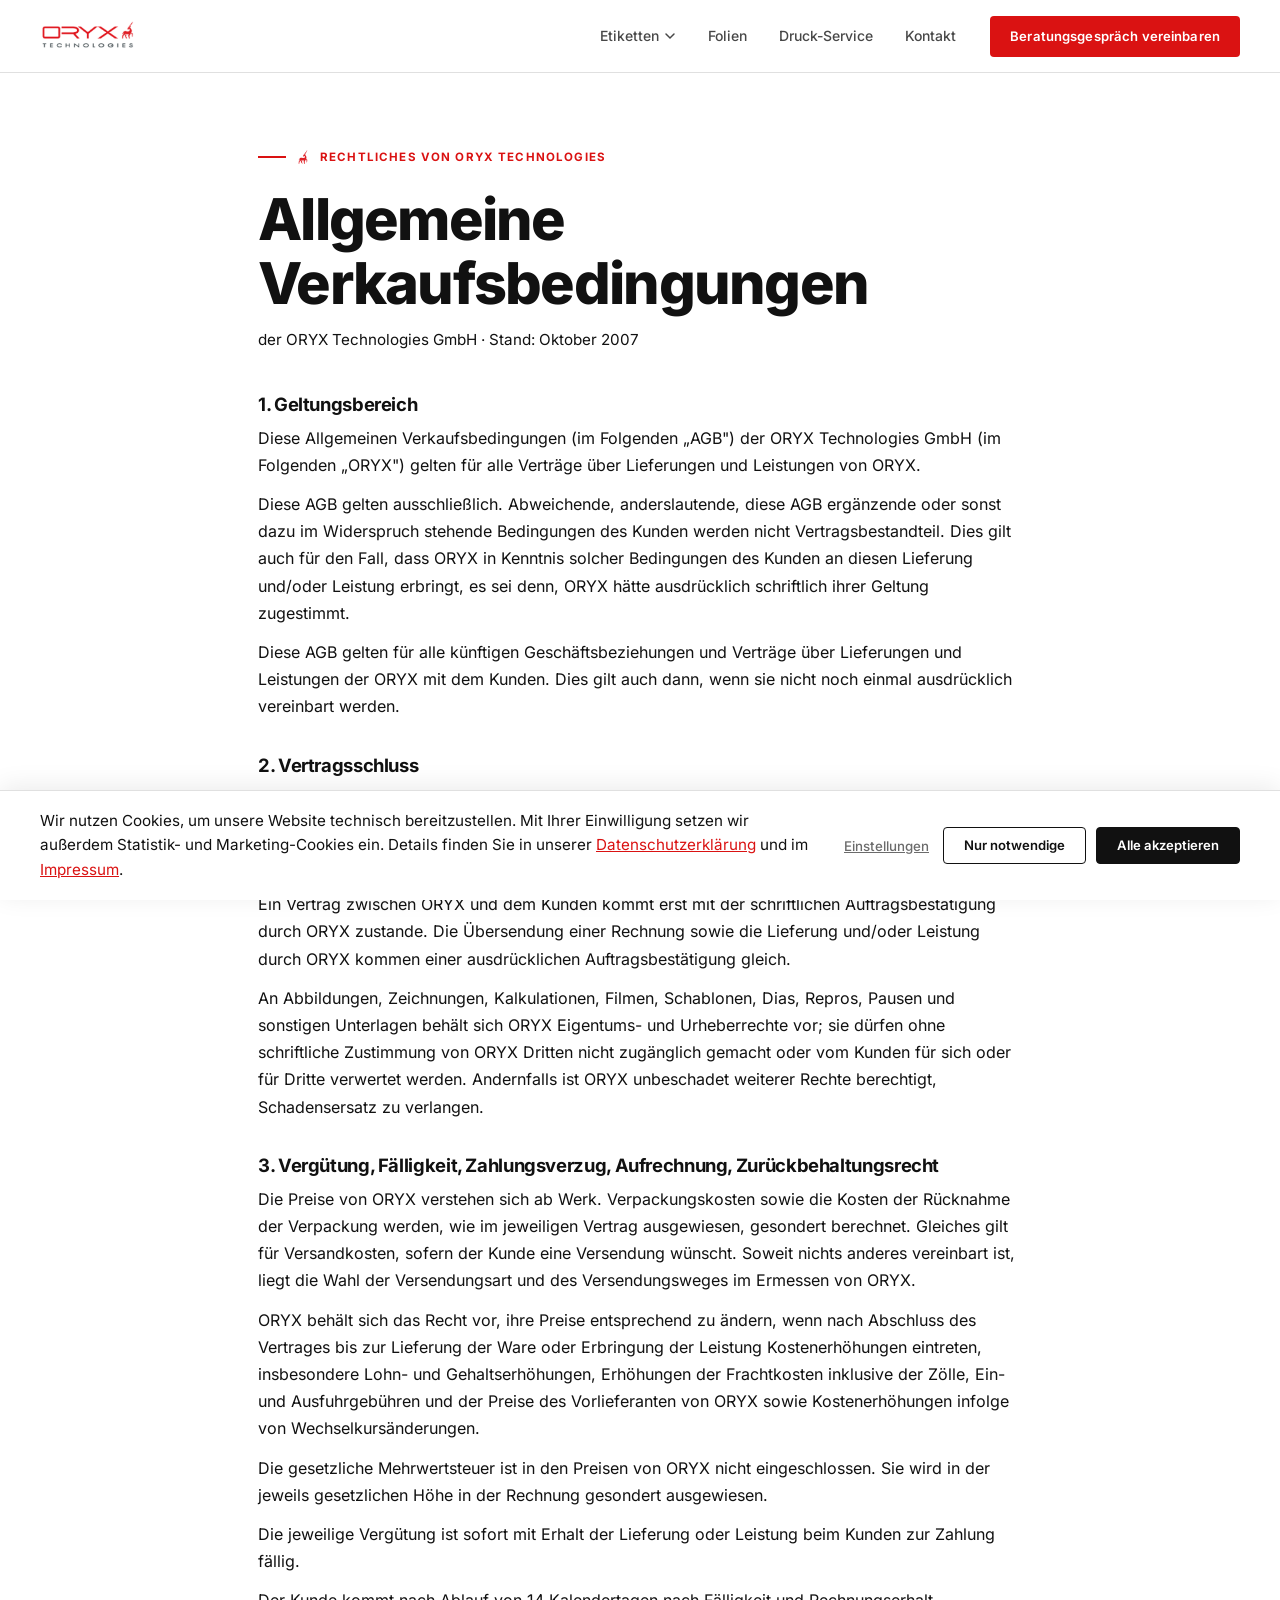
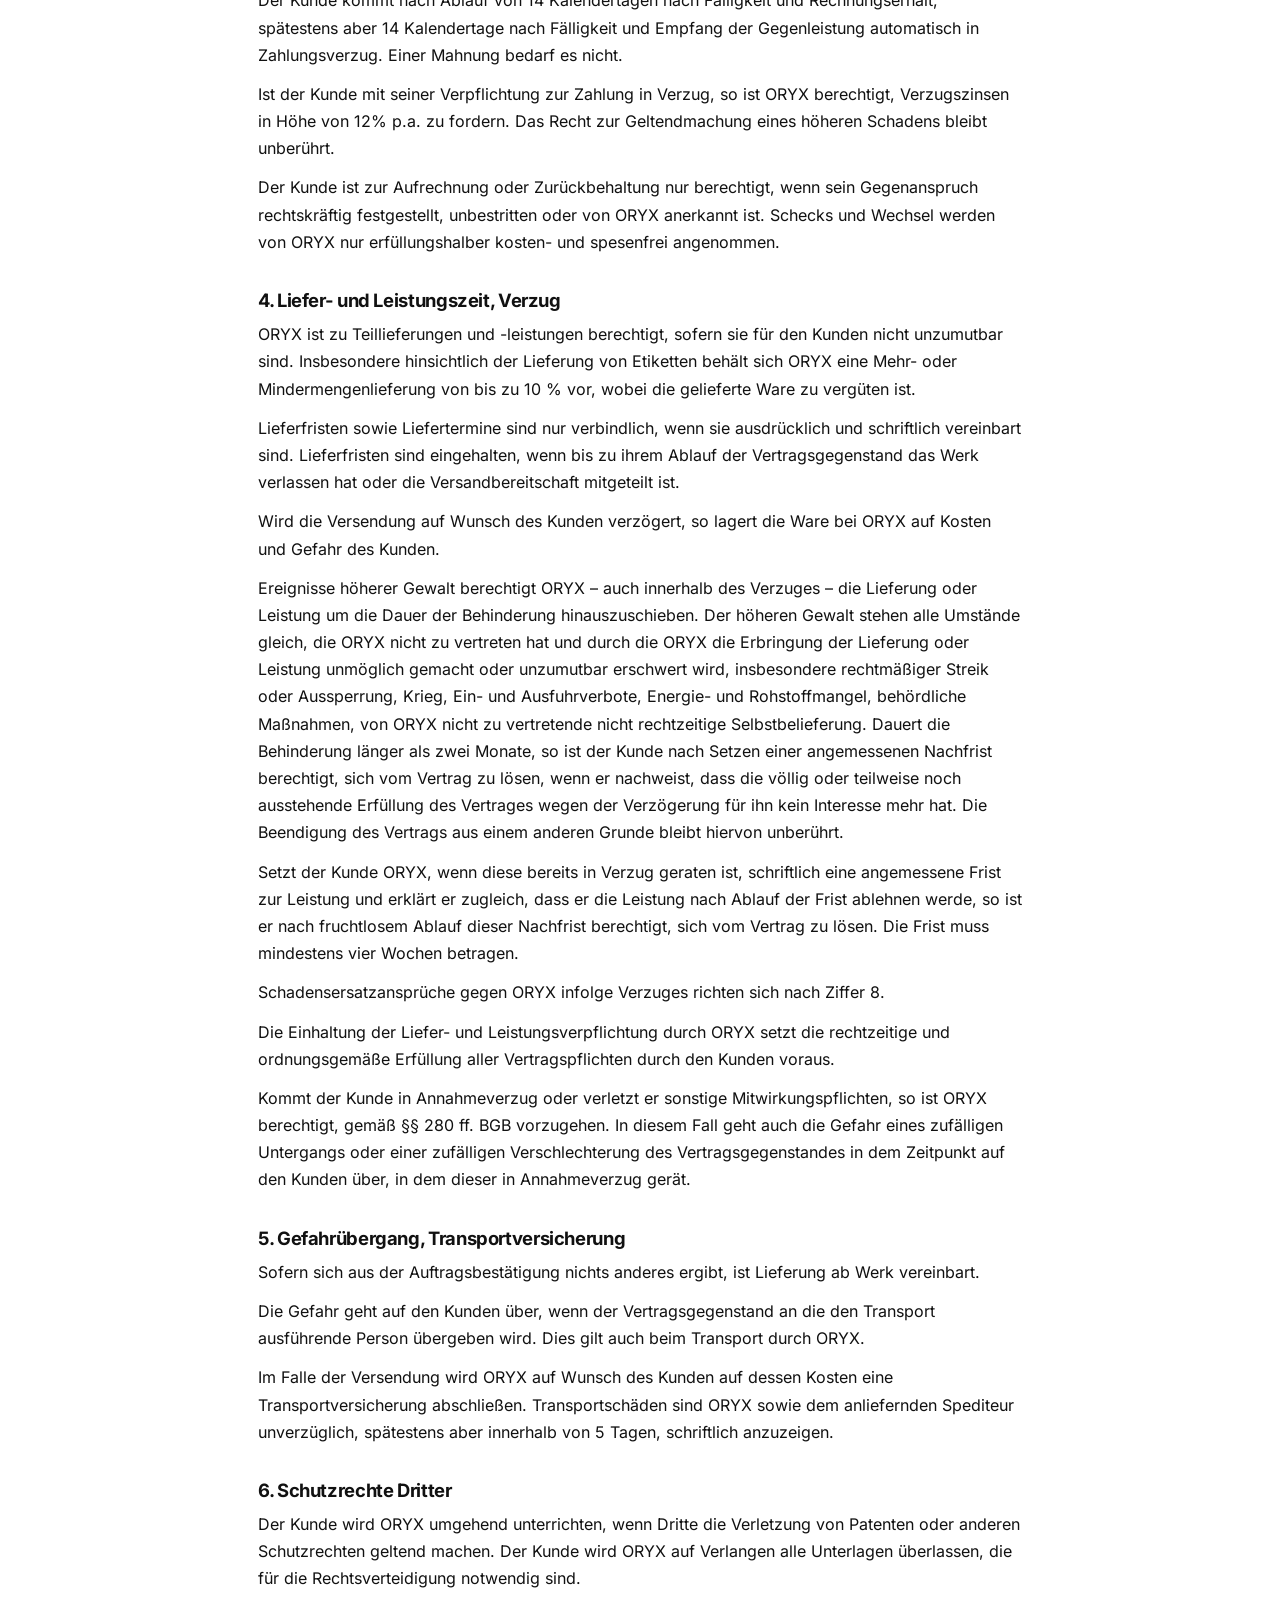
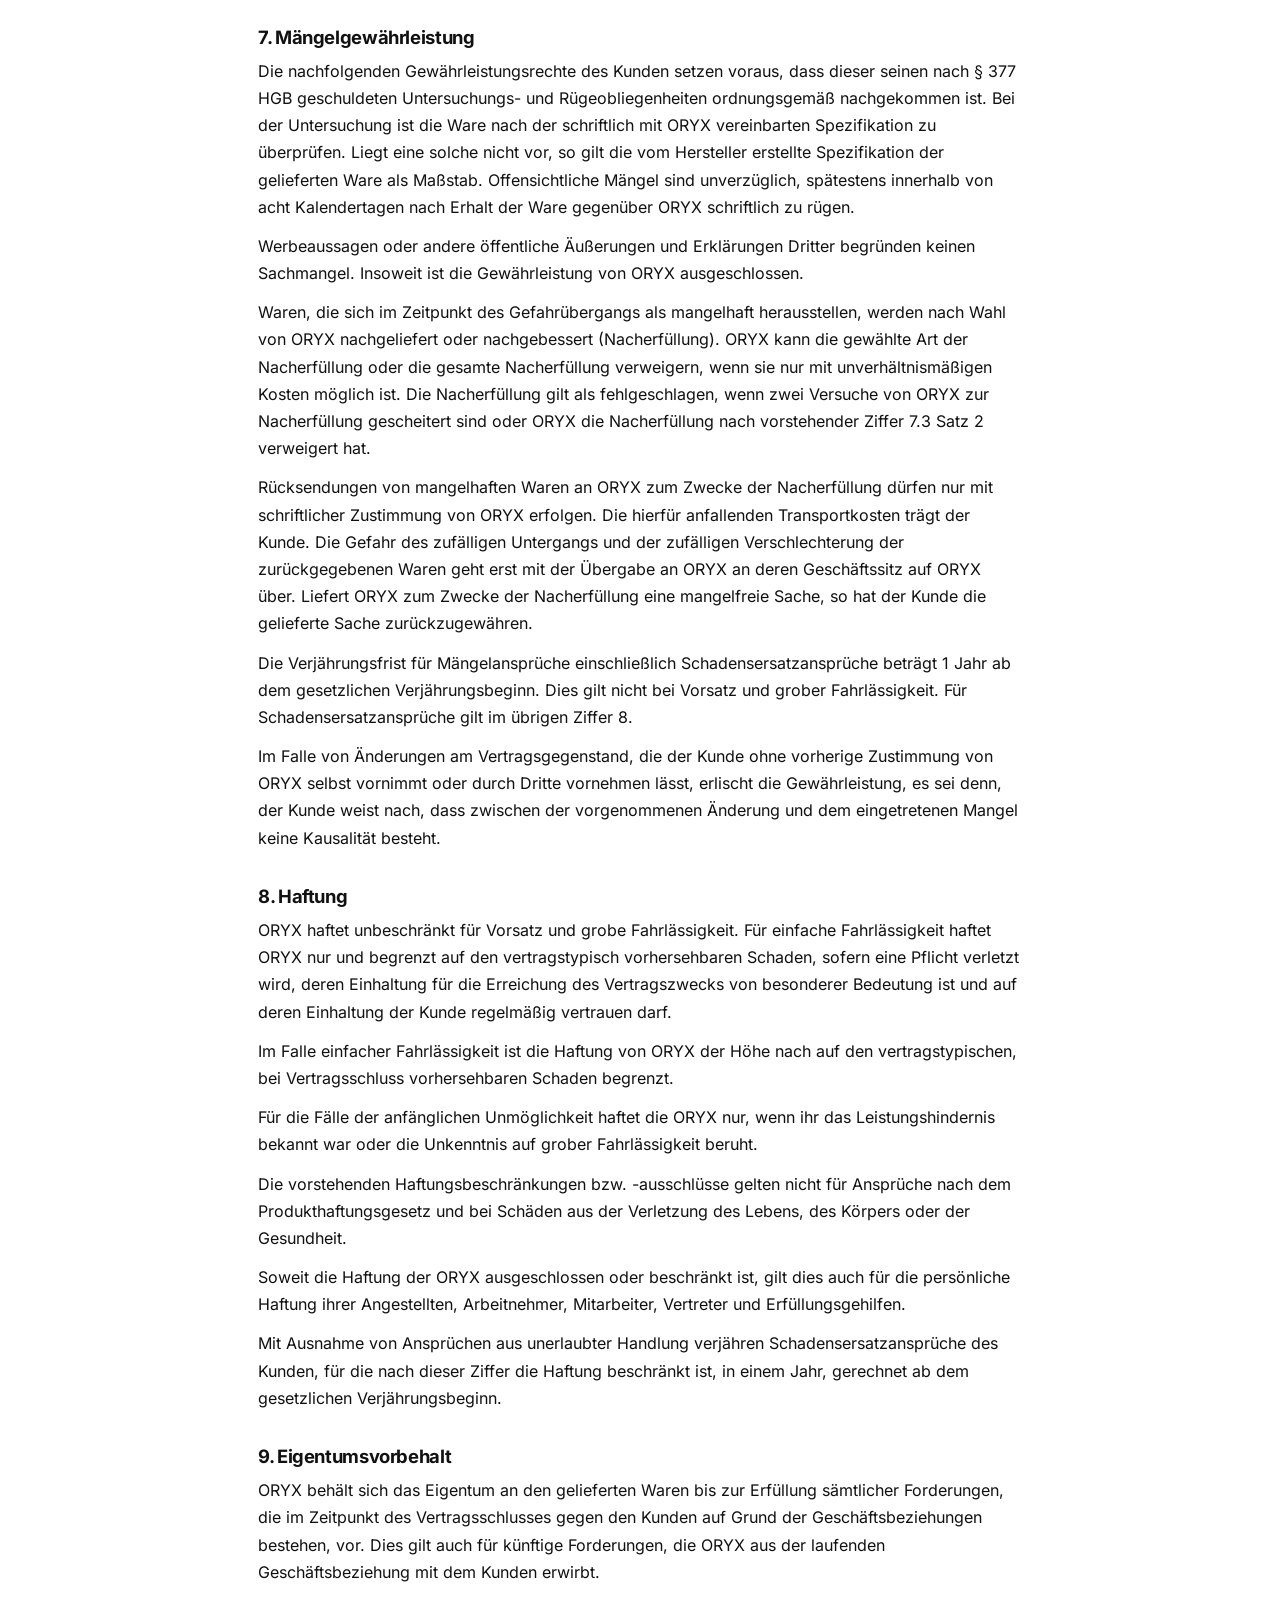
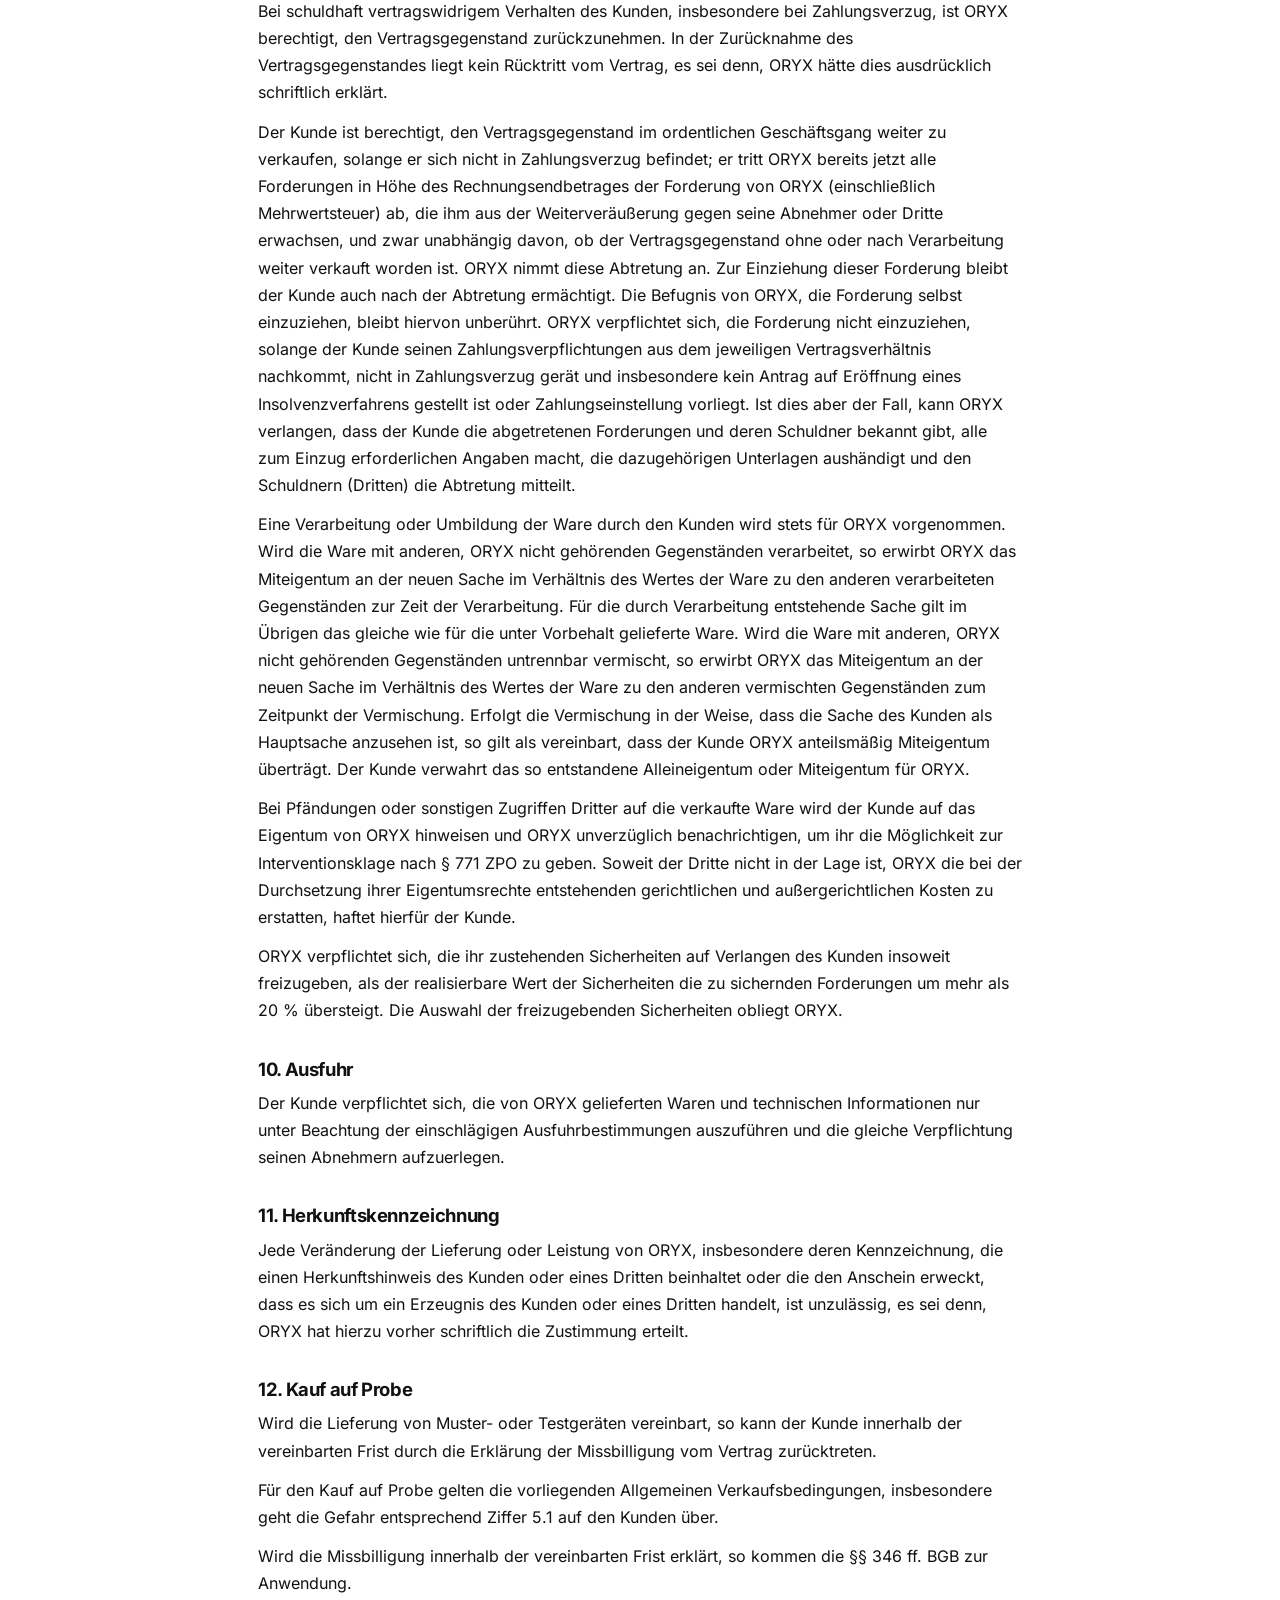
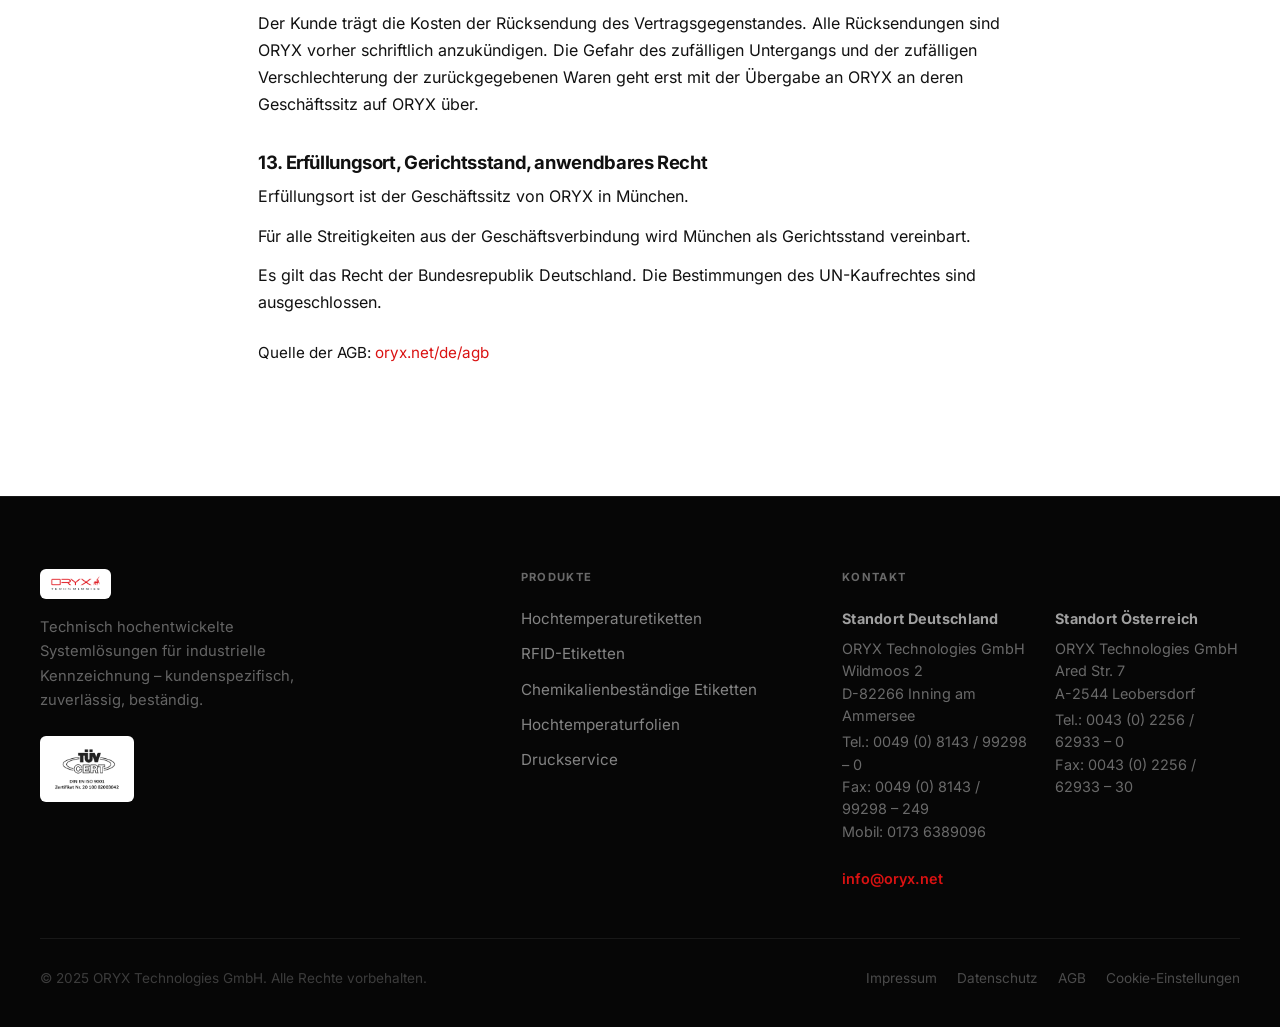
==== agb.html @ a3b07ac5 "Branchen-Sektion: gleiche Hintergrundfarbe wie Warum-ORYX (var alt), Cache-Busting v=41" ====
<!DOCTYPE html>
<html lang="de">
<head>
  <meta charset="UTF-8">
  <meta name="viewport" content="width=device-width, initial-scale=1.0">
  <!-- Google Consent Mode v2 — Standardwerte (verweigert), bis Einwilligung vorliegt -->
  <script>
    window.dataLayer = window.dataLayer || [];
    function gtag(){dataLayer.push(arguments);}
    gtag('consent', 'default', {
      ad_storage: 'denied',
      ad_user_data: 'denied',
      ad_personalization: 'denied',
      analytics_storage: 'denied',
      wait_for_update: 500
    });
  </script>
  <!-- Google Tag Manager -->
  <script>(function(w,d,s,l,i){w[l]=w[l]||[];w[l].push({'gtm.start':
  new Date().getTime(),event:'gtm.js'});var f=d.getElementsByTagName(s)[0],
  j=d.createElement(s),dl=l!='dataLayer'?'&l='+l:'';j.async=true;j.src=
  'https://www.googletagmanager.com/gtm.js?id='+i+dl;f.parentNode.insertBefore(j,f);
  })(window,document,'script','dataLayer','GTM-K99ZC7DT');</script>
  <!-- End Google Tag Manager -->
  <title>Allgemeine Verkaufsbedingungen (AGB) – ORYX Technologies GmbH</title>
  <meta name="description" content="Allgemeine Verkaufsbedingungen der ORYX Technologies GmbH.">
  <meta name="robots" content="noindex">
  <link rel="canonical" href="https://www.etikettenloesungen.com/agb">
  <link rel="icon" href="img/cropped-Fav-Icon-192x192.png">
  <link rel="stylesheet" href="styles.css?v=41">
</head>
<body>
<!-- Google Tag Manager (noscript) -->
<noscript><iframe src="https://www.googletagmanager.com/ns.html?id=GTM-K99ZC7DT"
height="0" width="0" style="display:none;visibility:hidden"></iframe></noscript>
<!-- End Google Tag Manager (noscript) -->

<nav class="nav" id="nav">
  <div class="nav-inner">
    <a href="/" class="nav-logo">
      <img src="img/Logo.png" alt="ORYX Technologies" onerror="this.style.display='none';this.nextElementSibling.style.display='inline'">
      <span class="nav-logo-fallback" style="display:none"><em>ORYX</em> TECHNOLOGIES</span>
    </a>
    <ul class="nav-links">
      <li class="nav-item">
        <button class="nav-link">Etiketten
          <svg class="chevron" width="12" height="12" viewBox="0 0 12 12" fill="none"><path d="M2 4l4 4 4-4" stroke="currentColor" stroke-width="1.5" stroke-linecap="round"/></svg>
        </button>
        <div class="dropdown">
          <a href="hochtemperatur-etiketten">Hochtemperaturetiketten</a>
          <a href="rfid-etiketten">RFID-Etiketten</a>
          <a href="chemikalienbestaendige-etiketten">Chemikalienbeständige Etiketten</a>
          <a href="/#kabelmarkierer">Kabelmarkierer</a>
        </div>
      </li>
      <li class="nav-item"><a href="hochtemperaturfolien" class="nav-link">Folien</a></li>
      <li class="nav-item"><a href="druck-service" class="nav-link">Druck-Service</a></li>
      <li class="nav-item"><a href="kontakt" class="nav-link">Kontakt</a></li>
    </ul>
    <a href="kontakt" class="btn btn-primary nav-cta">Beratungsgespräch vereinbaren</a>
    <button class="nav-burger" aria-label="Menü öffnen"><span></span><span></span><span></span></button>
  </div>
</nav>

<div class="nav-mobile" id="nav-mobile">
  <button class="mobile-toggle nav-link">Etiketten
    <svg class="chevron" width="12" height="12" viewBox="0 0 12 12" fill="none"><path d="M2 4l4 4 4-4" stroke="currentColor" stroke-width="1.5" stroke-linecap="round"/></svg>
  </button>
  <div class="nav-mobile-sub">
    <a href="hochtemperatur-etiketten">Hochtemperaturetiketten</a>
    <a href="rfid-etiketten">RFID-Etiketten</a>
    <a href="chemikalienbestaendige-etiketten">Chemikalienbeständige Etiketten</a>
    <a href="/#kabelmarkierer">Kabelmarkierer</a>
  </div>
  <a href="hochtemperaturfolien">Hochtemperaturfolien</a>
  <a href="druck-service">Druck-Service</a>
  <a href="kontakt">Kontakt</a>
  <a href="kontakt" class="btn btn-primary nav-mobile-cta">Beratungsgespräch vereinbaren</a>
</div>

<!-- AGB -->
<main class="legal-page">
  <span class="eyebrow"><img src="img/cropped-Fav-Icon-192x192.png" alt="" class="eyebrow-logo">Rechtliches von ORYX Technologies</span>
  <h1>Allgemeine Verkaufsbedingungen</h1>
  <p class="legal-meta">der ORYX Technologies GmbH · Stand: Oktober 2007</p>

  <div class="legal-block">
    <h2>1. Geltungsbereich</h2>
    <p>Diese Allgemeinen Verkaufsbedingungen (im Folgenden „AGB") der ORYX Technologies GmbH (im Folgenden „ORYX") gelten für alle Verträge über Lieferungen und Leistungen von ORYX.</p>
    <p>Diese AGB gelten ausschließlich. Abweichende, anderslautende, diese AGB ergänzende oder sonst dazu im Widerspruch stehende Bedingungen des Kunden werden nicht Vertragsbestandteil. Dies gilt auch für den Fall, dass ORYX in Kenntnis solcher Bedingungen des Kunden an diesen Lieferung und/oder Leistung erbringt, es sei denn, ORYX hätte ausdrücklich schriftlich ihrer Geltung zugestimmt.</p>
    <p>Diese AGB gelten für alle künftigen Geschäftsbeziehungen und Verträge über Lieferungen und Leistungen der ORYX mit dem Kunden. Dies gilt auch dann, wenn sie nicht noch einmal ausdrücklich vereinbart werden.</p>
  </div>

  <div class="legal-block">
    <h2>2. Vertragsschluss</h2>
    <p>Ist eine Bestellung des Kunden als Angebot gemäß § 145 BGB zu qualifizieren, so kann ORYX dieses Angebot des Kunden innerhalb von vier Wochen seit Zugang annehmen.</p>
    <p>Die Angebote von ORYX sind unverbindlich.</p>
    <p>Ein Vertrag zwischen ORYX und dem Kunden kommt erst mit der schriftlichen Auftragsbestätigung durch ORYX zustande. Die Übersendung einer Rechnung sowie die Lieferung und/oder Leistung durch ORYX kommen einer ausdrücklichen Auftragsbestätigung gleich.</p>
    <p>An Abbildungen, Zeichnungen, Kalkulationen, Filmen, Schablonen, Dias, Repros, Pausen und sonstigen Unterlagen behält sich ORYX Eigentums- und Urheberrechte vor; sie dürfen ohne schriftliche Zustimmung von ORYX Dritten nicht zugänglich gemacht oder vom Kunden für sich oder für Dritte verwertet werden. Andernfalls ist ORYX unbeschadet weiterer Rechte berechtigt, Schadensersatz zu verlangen.</p>
  </div>

  <div class="legal-block">
    <h2>3. Vergütung, Fälligkeit, Zahlungsverzug, Aufrechnung, Zurückbehaltungsrecht</h2>
    <p>Die Preise von ORYX verstehen sich ab Werk. Verpackungskosten sowie die Kosten der Rücknahme der Verpackung werden, wie im jeweiligen Vertrag ausgewiesen, gesondert berechnet. Gleiches gilt für Versandkosten, sofern der Kunde eine Versendung wünscht. Soweit nichts anderes vereinbart ist, liegt die Wahl der Versendungsart und des Versendungsweges im Ermessen von ORYX.</p>
    <p>ORYX behält sich das Recht vor, ihre Preise entsprechend zu ändern, wenn nach Abschluss des Vertrages bis zur Lieferung der Ware oder Erbringung der Leistung Kostenerhöhungen eintreten, insbesondere Lohn- und Gehaltserhöhungen, Erhöhungen der Frachtkosten inklusive der Zölle, Ein- und Ausfuhrgebühren und der Preise des Vorlieferanten von ORYX sowie Kostenerhöhungen infolge von Wechselkursänderungen.</p>
    <p>Die gesetzliche Mehrwertsteuer ist in den Preisen von ORYX nicht eingeschlossen. Sie wird in der jeweils gesetzlichen Höhe in der Rechnung gesondert ausgewiesen.</p>
    <p>Die jeweilige Vergütung ist sofort mit Erhalt der Lieferung oder Leistung beim Kunden zur Zahlung fällig.</p>
    <p>Der Kunde kommt nach Ablauf von 14 Kalendertagen nach Fälligkeit und Rechnungserhalt, spätestens aber 14 Kalendertage nach Fälligkeit und Empfang der Gegenleistung automatisch in Zahlungsverzug. Einer Mahnung bedarf es nicht.</p>
    <p>Ist der Kunde mit seiner Verpflichtung zur Zahlung in Verzug, so ist ORYX berechtigt, Verzugszinsen in Höhe von 12% p.a. zu fordern. Das Recht zur Geltendmachung eines höheren Schadens bleibt unberührt.</p>
    <p>Der Kunde ist zur Aufrechnung oder Zurückbehaltung nur berechtigt, wenn sein Gegenanspruch rechtskräftig festgestellt, unbestritten oder von ORYX anerkannt ist. Schecks und Wechsel werden von ORYX nur erfüllungshalber kosten- und spesenfrei angenommen.</p>
  </div>

  <div class="legal-block">
    <h2>4. Liefer- und Leistungszeit, Verzug</h2>
    <p>ORYX ist zu Teillieferungen und -leistungen berechtigt, sofern sie für den Kunden nicht unzumutbar sind. Insbesondere hinsichtlich der Lieferung von Etiketten behält sich ORYX eine Mehr- oder Mindermengenlieferung von bis zu 10 % vor, wobei die gelieferte Ware zu vergüten ist.</p>
    <p>Lieferfristen sowie Liefertermine sind nur verbindlich, wenn sie ausdrücklich und schriftlich vereinbart sind. Lieferfristen sind eingehalten, wenn bis zu ihrem Ablauf der Vertragsgegenstand das Werk verlassen hat oder die Versandbereitschaft mitgeteilt ist.</p>
    <p>Wird die Versendung auf Wunsch des Kunden verzögert, so lagert die Ware bei ORYX auf Kosten und Gefahr des Kunden.</p>
    <p>Ereignisse höherer Gewalt berechtigt ORYX – auch innerhalb des Verzuges – die Lieferung oder Leistung um die Dauer der Behinderung hinauszuschieben. Der höheren Gewalt stehen alle Umstände gleich, die ORYX nicht zu vertreten hat und durch die ORYX die Erbringung der Lieferung oder Leistung unmöglich gemacht oder unzumutbar erschwert wird, insbesondere rechtmäßiger Streik oder Aussperrung, Krieg, Ein- und Ausfuhrverbote, Energie- und Rohstoffmangel, behördliche Maßnahmen, von ORYX nicht zu vertretende nicht rechtzeitige Selbstbelieferung. Dauert die Behinderung länger als zwei Monate, so ist der Kunde nach Setzen einer angemessenen Nachfrist berechtigt, sich vom Vertrag zu lösen, wenn er nachweist, dass die völlig oder teilweise noch ausstehende Erfüllung des Vertrages wegen der Verzögerung für ihn kein Interesse mehr hat. Die Beendigung des Vertrags aus einem anderen Grunde bleibt hiervon unberührt.</p>
    <p>Setzt der Kunde ORYX, wenn diese bereits in Verzug geraten ist, schriftlich eine angemessene Frist zur Leistung und erklärt er zugleich, dass er die Leistung nach Ablauf der Frist ablehnen werde, so ist er nach fruchtlosem Ablauf dieser Nachfrist berechtigt, sich vom Vertrag zu lösen. Die Frist muss mindestens vier Wochen betragen.</p>
    <p>Schadensersatzansprüche gegen ORYX infolge Verzuges richten sich nach Ziffer 8.</p>
    <p>Die Einhaltung der Liefer- und Leistungsverpflichtung durch ORYX setzt die rechtzeitige und ordnungsgemäße Erfüllung aller Vertragspflichten durch den Kunden voraus.</p>
    <p>Kommt der Kunde in Annahmeverzug oder verletzt er sonstige Mitwirkungspflichten, so ist ORYX berechtigt, gemäß §§ 280 ff. BGB vorzugehen. In diesem Fall geht auch die Gefahr eines zufälligen Untergangs oder einer zufälligen Verschlechterung des Vertragsgegenstandes in dem Zeitpunkt auf den Kunden über, in dem dieser in Annahmeverzug gerät.</p>
  </div>

  <div class="legal-block">
    <h2>5. Gefahrübergang, Transportversicherung</h2>
    <p>Sofern sich aus der Auftragsbestätigung nichts anderes ergibt, ist Lieferung ab Werk vereinbart.</p>
    <p>Die Gefahr geht auf den Kunden über, wenn der Vertragsgegenstand an die den Transport ausführende Person übergeben wird. Dies gilt auch beim Transport durch ORYX.</p>
    <p>Im Falle der Versendung wird ORYX auf Wunsch des Kunden auf dessen Kosten eine Transportversicherung abschließen. Transportschäden sind ORYX sowie dem anliefernden Spediteur unverzüglich, spätestens aber innerhalb von 5 Tagen, schriftlich anzuzeigen.</p>
  </div>

  <div class="legal-block">
    <h2>6. Schutzrechte Dritter</h2>
    <p>Der Kunde wird ORYX umgehend unterrichten, wenn Dritte die Verletzung von Patenten oder anderen Schutzrechten geltend machen. Der Kunde wird ORYX auf Verlangen alle Unterlagen überlassen, die für die Rechtsverteidigung notwendig sind.</p>
  </div>

  <div class="legal-block">
    <h2>7. Mängelgewährleistung</h2>
    <p>Die nachfolgenden Gewährleistungsrechte des Kunden setzen voraus, dass dieser seinen nach § 377 HGB geschuldeten Untersuchungs- und Rügeobliegenheiten ordnungsgemäß nachgekommen ist. Bei der Untersuchung ist die Ware nach der schriftlich mit ORYX vereinbarten Spezifikation zu überprüfen. Liegt eine solche nicht vor, so gilt die vom Hersteller erstellte Spezifikation der gelieferten Ware als Maßstab. Offensichtliche Mängel sind unverzüglich, spätestens innerhalb von acht Kalendertagen nach Erhalt der Ware gegenüber ORYX schriftlich zu rügen.</p>
    <p>Werbeaussagen oder andere öffentliche Äußerungen und Erklärungen Dritter begründen keinen Sachmangel. Insoweit ist die Gewährleistung von ORYX ausgeschlossen.</p>
    <p>Waren, die sich im Zeitpunkt des Gefahrübergangs als mangelhaft herausstellen, werden nach Wahl von ORYX nachgeliefert oder nachgebessert (Nacherfüllung). ORYX kann die gewählte Art der Nacherfüllung oder die gesamte Nacherfüllung verweigern, wenn sie nur mit unverhältnismäßigen Kosten möglich ist. Die Nacherfüllung gilt als fehlgeschlagen, wenn zwei Versuche von ORYX zur Nacherfüllung gescheitert sind oder ORYX die Nacherfüllung nach vorstehender Ziffer 7.3 Satz 2 verweigert hat.</p>
    <p>Rücksendungen von mangelhaften Waren an ORYX zum Zwecke der Nacherfüllung dürfen nur mit schriftlicher Zustimmung von ORYX erfolgen. Die hierfür anfallenden Transportkosten trägt der Kunde. Die Gefahr des zufälligen Untergangs und der zufälligen Verschlechterung der zurückgegebenen Waren geht erst mit der Übergabe an ORYX an deren Geschäftssitz auf ORYX über. Liefert ORYX zum Zwecke der Nacherfüllung eine mangelfreie Sache, so hat der Kunde die gelieferte Sache zurückzugewähren.</p>
    <p>Die Verjährungsfrist für Mängelansprüche einschließlich Schadensersatzansprüche beträgt 1 Jahr ab dem gesetzlichen Verjährungsbeginn. Dies gilt nicht bei Vorsatz und grober Fahrlässigkeit. Für Schadensersatzansprüche gilt im übrigen Ziffer 8.</p>
    <p>Im Falle von Änderungen am Vertragsgegenstand, die der Kunde ohne vorherige Zustimmung von ORYX selbst vornimmt oder durch Dritte vornehmen lässt, erlischt die Gewährleistung, es sei denn, der Kunde weist nach, dass zwischen der vorgenommenen Änderung und dem eingetretenen Mangel keine Kausalität besteht.</p>
  </div>

  <div class="legal-block">
    <h2>8. Haftung</h2>
    <p>ORYX haftet unbeschränkt für Vorsatz und grobe Fahrlässigkeit. Für einfache Fahrlässigkeit haftet ORYX nur und begrenzt auf den vertragstypisch vorhersehbaren Schaden, sofern eine Pflicht verletzt wird, deren Einhaltung für die Erreichung des Vertragszwecks von besonderer Bedeutung ist und auf deren Einhaltung der Kunde regelmäßig vertrauen darf.</p>
    <p>Im Falle einfacher Fahrlässigkeit ist die Haftung von ORYX der Höhe nach auf den vertragstypischen, bei Vertragsschluss vorhersehbaren Schaden begrenzt.</p>
    <p>Für die Fälle der anfänglichen Unmöglichkeit haftet die ORYX nur, wenn ihr das Leistungshindernis bekannt war oder die Unkenntnis auf grober Fahrlässigkeit beruht.</p>
    <p>Die vorstehenden Haftungsbeschränkungen bzw. -ausschlüsse gelten nicht für Ansprüche nach dem Produkthaftungsgesetz und bei Schäden aus der Verletzung des Lebens, des Körpers oder der Gesundheit.</p>
    <p>Soweit die Haftung der ORYX ausgeschlossen oder beschränkt ist, gilt dies auch für die persönliche Haftung ihrer Angestellten, Arbeitnehmer, Mitarbeiter, Vertreter und Erfüllungsgehilfen.</p>
    <p>Mit Ausnahme von Ansprüchen aus unerlaubter Handlung verjähren Schadensersatzansprüche des Kunden, für die nach dieser Ziffer die Haftung beschränkt ist, in einem Jahr, gerechnet ab dem gesetzlichen Verjährungsbeginn.</p>
  </div>

  <div class="legal-block">
    <h2>9. Eigentumsvorbehalt</h2>
    <p>ORYX behält sich das Eigentum an den gelieferten Waren bis zur Erfüllung sämtlicher Forderungen, die im Zeitpunkt des Vertragsschlusses gegen den Kunden auf Grund der Geschäftsbeziehungen bestehen, vor. Dies gilt auch für künftige Forderungen, die ORYX aus der laufenden Geschäftsbeziehung mit dem Kunden erwirbt.</p>
    <p>Bei schuldhaft vertragswidrigem Verhalten des Kunden, insbesondere bei Zahlungsverzug, ist ORYX berechtigt, den Vertragsgegenstand zurückzunehmen. In der Zurücknahme des Vertragsgegenstandes liegt kein Rücktritt vom Vertrag, es sei denn, ORYX hätte dies ausdrücklich schriftlich erklärt.</p>
    <p>Der Kunde ist berechtigt, den Vertragsgegenstand im ordentlichen Geschäftsgang weiter zu verkaufen, solange er sich nicht in Zahlungsverzug befindet; er tritt ORYX bereits jetzt alle Forderungen in Höhe des Rechnungsendbetrages der Forderung von ORYX (einschließlich Mehrwertsteuer) ab, die ihm aus der Weiterveräußerung gegen seine Abnehmer oder Dritte erwachsen, und zwar unabhängig davon, ob der Vertragsgegenstand ohne oder nach Verarbeitung weiter verkauft worden ist. ORYX nimmt diese Abtretung an. Zur Einziehung dieser Forderung bleibt der Kunde auch nach der Abtretung ermächtigt. Die Befugnis von ORYX, die Forderung selbst einzuziehen, bleibt hiervon unberührt. ORYX verpflichtet sich, die Forderung nicht einzuziehen, solange der Kunde seinen Zahlungsverpflichtungen aus dem jeweiligen Vertragsverhältnis nachkommt, nicht in Zahlungsverzug gerät und insbesondere kein Antrag auf Eröffnung eines Insolvenzverfahrens gestellt ist oder Zahlungseinstellung vorliegt. Ist dies aber der Fall, kann ORYX verlangen, dass der Kunde die abgetretenen Forderungen und deren Schuldner bekannt gibt, alle zum Einzug erforderlichen Angaben macht, die dazugehörigen Unterlagen aushändigt und den Schuldnern (Dritten) die Abtretung mitteilt.</p>
    <p>Eine Verarbeitung oder Umbildung der Ware durch den Kunden wird stets für ORYX vorgenommen. Wird die Ware mit anderen, ORYX nicht gehörenden Gegenständen verarbeitet, so erwirbt ORYX das Miteigentum an der neuen Sache im Verhältnis des Wertes der Ware zu den anderen verarbeiteten Gegenständen zur Zeit der Verarbeitung. Für die durch Verarbeitung entstehende Sache gilt im Übrigen das gleiche wie für die unter Vorbehalt gelieferte Ware. Wird die Ware mit anderen, ORYX nicht gehörenden Gegenständen untrennbar vermischt, so erwirbt ORYX das Miteigentum an der neuen Sache im Verhältnis des Wertes der Ware zu den anderen vermischten Gegenständen zum Zeitpunkt der Vermischung. Erfolgt die Vermischung in der Weise, dass die Sache des Kunden als Hauptsache anzusehen ist, so gilt als vereinbart, dass der Kunde ORYX anteilsmäßig Miteigentum überträgt. Der Kunde verwahrt das so entstandene Alleineigentum oder Miteigentum für ORYX.</p>
    <p>Bei Pfändungen oder sonstigen Zugriffen Dritter auf die verkaufte Ware wird der Kunde auf das Eigentum von ORYX hinweisen und ORYX unverzüglich benachrichtigen, um ihr die Möglichkeit zur Interventionsklage nach § 771 ZPO zu geben. Soweit der Dritte nicht in der Lage ist, ORYX die bei der Durchsetzung ihrer Eigentumsrechte entstehenden gerichtlichen und außergerichtlichen Kosten zu erstatten, haftet hierfür der Kunde.</p>
    <p>ORYX verpflichtet sich, die ihr zustehenden Sicherheiten auf Verlangen des Kunden insoweit freizugeben, als der realisierbare Wert der Sicherheiten die zu sichernden Forderungen um mehr als 20 % übersteigt. Die Auswahl der freizugebenden Sicherheiten obliegt ORYX.</p>
  </div>

  <div class="legal-block">
    <h2>10. Ausfuhr</h2>
    <p>Der Kunde verpflichtet sich, die von ORYX gelieferten Waren und technischen Informationen nur unter Beachtung der einschlägigen Ausfuhrbestimmungen auszuführen und die gleiche Verpflichtung seinen Abnehmern aufzuerlegen.</p>
  </div>

  <div class="legal-block">
    <h2>11. Herkunftskennzeichnung</h2>
    <p>Jede Veränderung der Lieferung oder Leistung von ORYX, insbesondere deren Kennzeichnung, die einen Herkunftshinweis des Kunden oder eines Dritten beinhaltet oder die den Anschein erweckt, dass es sich um ein Erzeugnis des Kunden oder eines Dritten handelt, ist unzulässig, es sei denn, ORYX hat hierzu vorher schriftlich die Zustimmung erteilt.</p>
  </div>

  <div class="legal-block">
    <h2>12. Kauf auf Probe</h2>
    <p>Wird die Lieferung von Muster- oder Testgeräten vereinbart, so kann der Kunde innerhalb der vereinbarten Frist durch die Erklärung der Missbilligung vom Vertrag zurücktreten.</p>
    <p>Für den Kauf auf Probe gelten die vorliegenden Allgemeinen Verkaufsbedingungen, insbesondere geht die Gefahr entsprechend Ziffer 5.1 auf den Kunden über.</p>
    <p>Wird die Missbilligung innerhalb der vereinbarten Frist erklärt, so kommen die §§ 346 ff. BGB zur Anwendung.</p>
    <p>Der Kunde trägt die Kosten der Rücksendung des Vertragsgegenstandes. Alle Rücksendungen sind ORYX vorher schriftlich anzukündigen. Die Gefahr des zufälligen Untergangs und der zufälligen Verschlechterung der zurückgegebenen Waren geht erst mit der Übergabe an ORYX an deren Geschäftssitz auf ORYX über.</p>
  </div>

  <div class="legal-block">
    <h2>13. Erfüllungsort, Gerichtsstand, anwendbares Recht</h2>
    <p>Erfüllungsort ist der Geschäftssitz von ORYX in München.</p>
    <p>Für alle Streitigkeiten aus der Geschäftsverbindung wird München als Gerichtsstand vereinbart.</p>
    <p>Es gilt das Recht der Bundesrepublik Deutschland. Die Bestimmungen des UN-Kaufrechtes sind ausgeschlossen.</p>
    <p style="margin-top:24px; font-size:0.95rem;">Quelle der AGB: <a href="https://oryx.net/de/agb/" target="_blank" rel="noopener">oryx.net/de/agb</a></p>
  </div>
</main>

<footer class="footer">
  <div class="footer-top">
    <div class="f-brand">
      <a href="/" class="nav-logo">
        <img src="img/Logo.png" alt="ORYX Technologies" style="height:30px; background:#fff; padding:6px 10px; border-radius:6px;">
      </a>
      <p>Technisch hochentwickelte Systemlösungen für industrielle Kennzeichnung – kundenspezifisch, zuverlässig, beständig.</p>
      <div class="f-cert">
        <img src="img/tv-cert-iso-logo-rand.jpg" alt="TÜV CERT – DIN EN ISO 9001 zertifiziert">
      </div>
    </div>
    <div class="f-col">
      <h5>Produkte</h5>
      <a href="hochtemperatur-etiketten">Hochtemperaturetiketten</a>
      <a href="rfid-etiketten">RFID-Etiketten</a>
      <a href="chemikalienbestaendige-etiketten">Chemikalienbeständige Etiketten</a>
      <a href="hochtemperaturfolien">Hochtemperaturfolien</a>
      <a href="druck-service">Druckservice</a>
    </div>
    <div class="f-contact">
      <h5>Kontakt</h5>
      <div class="f-contact-grid">
        <div class="f-loc">
          <h6>Standort Deutschland</h6>
          <p>ORYX Technologies GmbH<br>Wildmoos 2<br>D-82266 Inning am Ammersee</p>
          <p>Tel.: 0049 (0) 8143 / 99298 – 0<br>Fax: 0049 (0) 8143 / 99298 – 249<br>Mobil: 0173 6389096</p>
        </div>
        <div class="f-loc">
          <h6>Standort Österreich</h6>
          <p>ORYX Technologies GmbH<br>Ared Str. 7<br>A-2544 Leobersdorf</p>
          <p>Tel.: 0043 (0) 2256 / 62933 – 0<br>Fax: 0043 (0) 2256 / 62933 – 30</p>
        </div>
      </div>
      <div class="f-contact-mail">
        <a href="mailto:info@oryx.net">info@oryx.net</a>
      </div>
    </div>
  </div>
  <div class="footer-bottom">
    <p>© 2025 ORYX Technologies GmbH. Alle Rechte vorbehalten.</p>
    <div class="footer-legal">
      <a href="impressum">Impressum</a>
      <a href="datenschutz">Datenschutz</a>
      <a href="agb">AGB</a>
      <a href="#" data-cc-open>Cookie-Einstellungen</a>
    </div>
  </div>
</footer>

<script src="main.js?v=3"></script>
<script src="cookie-consent.js?v=2"></script>
</body>
</html>
---- styles.css ----
/* ============================================================
   ORYX TECHNOLOGIES — styles.css  (Light Theme)
   Farben: #da1212 (Rot) · #111111 (Dunkel) · #ffffff (Weiß)
   ============================================================ */

/* Inter — lokal gehostet (kein Drittanbieter-Request an Google, DSGVO-konform) */
@font-face {
  font-family: 'Inter';
  font-style: normal;
  font-weight: 400 900;
  font-display: swap;
  src: url('fonts/inter-latin-var.woff2') format('woff2-variations'), url('fonts/inter-latin-var.woff2') format('woff2');
}

:root {
  --red:       #da1212;
  --red-dark:  #b50f0f;
  --black:     #0a0a0a;
  --dark:      #111111;
  --dark-2:    #1a1a1a;
  --white:     #ffffff;
  --light:     #f5f5f5;
  --alt:       #f7f7f7;
  --muted:     #6b6b6b;
  --border-d:  rgba(255,255,255,0.07);
  --border-l:  #e0e0e0;
  --font:      'Inter', system-ui, -apple-system, sans-serif;
  --ease:      cubic-bezier(0.25,0.46,0.45,0.94);
  --max:       1200px;
  --r:         4px;
}

*, *::before, *::after { box-sizing: border-box; margin: 0; padding: 0; }
html { scroll-behavior: smooth; }
body { font-family: var(--font); color: var(--dark); background: var(--white); -webkit-font-smoothing: antialiased; line-height: 1.6; }
img { max-width: 100%; height: auto; display: block; }
a { text-decoration: none; color: inherit; }
ul { list-style: none; }
button, input, select, textarea { font-family: var(--font); }

.container { max-width: var(--max); margin: 0 auto; padding: 0 28px; }

h1 { font-size: clamp(2.2rem, 4.5vw, 3.6rem); font-weight: 800; line-height: 1.1; letter-spacing: -0.03em; }
h2 { font-size: clamp(1.7rem, 3vw, 2.4rem); font-weight: 700; line-height: 1.15; letter-spacing: -0.02em; }
h3 { font-size: clamp(1.1rem, 2vw, 1.4rem); font-weight: 700; line-height: 1.2; }
h4 { font-size: 1rem; font-weight: 700; }
p  { line-height: 1.75; color: var(--muted); }

.eyebrow {
  display: inline-flex; align-items: center; gap: 10px;
  font-size: 0.72rem; font-weight: 700; letter-spacing: 0.1em;
  text-transform: uppercase; color: var(--red); margin-bottom: 20px;
  white-space: nowrap;
}
.eyebrow::before { content: ''; width: 28px; height: 2px; background: var(--red); flex-shrink: 0; }
.eyebrow-logo { height: 14px; width: auto; flex-shrink: 0; }

/* ---- Buttons ---- */
.btn {
  display: inline-flex; align-items: center; gap: 8px;
  padding: 14px 28px; font-size: 0.875rem; font-weight: 600;
  letter-spacing: 0.01em; border: none; cursor: pointer;
  border-radius: var(--r); transition: all 0.25s var(--ease);
  white-space: nowrap;
}
.btn-primary { background: var(--red); color: var(--white); }
.btn-primary:hover { background: var(--red-dark); transform: translateY(-2px); box-shadow: 0 10px 28px rgba(218,18,18,0.35); }
.btn-ghost { background: transparent; color: var(--dark); border: 1.5px solid rgba(0,0,0,0.18); }
.btn-ghost:hover { border-color: var(--dark); background: rgba(0,0,0,0.05); }
.btn-white { background: var(--white); color: var(--red); }
.btn-white:hover { background: rgba(255,255,255,0.9); transform: translateY(-2px); box-shadow: 0 8px 24px rgba(0,0,0,0.15); }
.btn-outline-white { background: transparent; color: var(--white); border: 1.5px solid rgba(255,255,255,0.55); padding: 12.5px 26.5px; }
.btn-outline-white:hover { background: rgba(255,255,255,0.1); border-color: var(--white); transform: translateY(-2px); }
.cta-actions { display: flex; flex-wrap: wrap; gap: 14px; justify-content: center; }
.btn svg { flex-shrink: 0; }

/* ============================================================
   NAVIGATION  (white header — logo has white background)
   ============================================================ */
.nav {
  position: fixed; top: 0; left: 0; right: 0; z-index: 1000;
  padding: 0 28px; background: var(--white);
  border-bottom: 1px solid var(--border-l);
  transition: box-shadow 0.35s ease;
}
.nav.scrolled { box-shadow: 0 2px 16px rgba(0,0,0,0.06); }
.nav-inner {
  max-width: var(--max); margin: 0 auto; height: 72px;
  display: flex; align-items: center; justify-content: flex-start;
}
.nav-logo { display: flex; align-items: center; gap: 12px; }
.nav-logo img { height: 34px; width: auto; }
.nav-logo-fallback {
  font-size: 1rem; font-weight: 900; letter-spacing: 0.1em;
  color: var(--dark); text-transform: uppercase;
}
.nav-logo-fallback em { color: var(--red); font-style: normal; }

.nav-links { display: flex; align-items: center; gap: 4px; margin-left: auto; }
.nav-item  { position: relative; }
.nav-link  {
  display: flex; align-items: center; gap: 5px;
  padding: 8px 14px; color: rgba(0,0,0,0.72);
  font-size: 0.875rem; font-weight: 500; cursor: pointer;
  transition: color 0.2s ease; border-radius: 4px;
  background: none; border: none;
}
.nav-link:hover { color: var(--red); }
.nav-link .chevron { transition: transform 0.25s ease; }
.nav-item:hover .chevron { transform: rotate(180deg); }

/* Dropdown — hover bridge prevents the menu from closing when the
   pointer crosses the gap between the trigger and the panel. */
.dropdown {
  position: absolute; top: 100%; left: 0;
  margin-top: 8px;
  background: var(--white); border: 1px solid var(--border-l);
  border-radius: 8px; min-width: 260px; padding: 8px 0;
  opacity: 0; visibility: hidden; pointer-events: none;
  transform: translateY(-6px);
  transition: opacity 0.2s var(--ease), transform 0.2s var(--ease), visibility 0.2s;
  box-shadow: 0 20px 50px rgba(0,0,0,0.14);
}
.dropdown::before {
  content: ''; position: absolute; top: -14px; left: 0; right: 0; height: 16px;
}
.nav-item:hover .dropdown,
.dropdown:hover {
  opacity: 1; visibility: visible; pointer-events: all; transform: translateY(0);
}
.dropdown a {
  display: block; padding: 11px 20px;
  color: rgba(0,0,0,0.68); font-size: 0.85rem; font-weight: 500;
  border-left: 2px solid transparent;
  transition: all 0.18s ease;
}
.dropdown a:hover {
  color: var(--red); background: rgba(218,18,18,0.05);
  border-left-color: var(--red); padding-left: 24px;
}

.nav-cta { margin-left: 20px; padding: 10px 20px; font-size: 0.82rem; }

.nav-burger { display: none; flex-direction: column; gap: 5px; cursor: pointer; padding: 6px; background: none; border: none; }
.nav-burger span { display: block; width: 22px; height: 2px; background: var(--dark); border-radius: 2px; transition: all 0.25s ease; }
.nav-burger.open span:nth-child(1) { transform: rotate(45deg) translate(5px, 5px); }
.nav-burger.open span:nth-child(2) { opacity: 0; }
.nav-burger.open span:nth-child(3) { transform: rotate(-45deg) translate(5px, -5px); }

.nav-mobile {
  display: none; position: fixed; inset: 72px 0 0 0; z-index: 999;
  background: var(--white);
  padding: 24px 28px; flex-direction: column; gap: 4px;
  overflow-y: auto; border-top: 1px solid var(--border-l);
}
.nav-mobile.open { display: flex; }
.nav-mobile a, .nav-mobile button {
  display: block; padding: 14px 0; color: var(--dark);
  font-size: 1.1rem; font-weight: 500; border: none; background: none;
  text-align: left; cursor: pointer;
  border-bottom: 1px solid var(--border-l); transition: color 0.2s;
}
.nav-mobile a:hover, .nav-mobile button:hover { color: var(--red); }
.nav-mobile .nav-mobile-sub { padding: 4px 0 4px 16px; }
.nav-mobile .nav-mobile-sub a { font-size: 0.95rem; color: var(--muted); border: none; padding: 10px 0; }
.nav-mobile .nav-mobile-cta { margin-top: 20px; color: var(--white); border: none; }

/* ============================================================
   HERO — Startseite (LIGHT, split with photo)
   ============================================================ */
.hero {
  position: relative; background: var(--white);
  padding: 108px 28px 0; overflow: hidden;
}
.hero-inner {
  max-width: var(--max); margin: 0 auto;
  display: grid; grid-template-columns: 1.05fr 0.95fr;
  align-items: center; gap: 56px;
  padding: 48px 0 72px;
}
.hero-text .eyebrow { margin-bottom: 22px; }
.hero h1 { color: var(--dark); margin-bottom: 22px; }
.hero h1 strong { color: var(--red); font-weight: 800; }
.hero-desc {
  color: var(--dark); font-size: 1.2rem;
  max-width: 540px; margin-bottom: 34px; line-height: 1.7;
}
.hero-actions { display: flex; align-items: center; gap: 16px; flex-wrap: wrap; }
.hero-media { position: relative; }
.hero-media img {
  width: 100%; aspect-ratio: 4/3; object-fit: cover;
  border: 1px solid var(--border-l);
}
.hero-media::before, .hero-media::after,
.page-hero-media::before, .page-hero-media::after {
  content: ''; position: absolute; width: 26px; height: 26px;
  border-color: var(--red); border-style: solid; z-index: 1; pointer-events: none;
}
.hero-media::before, .page-hero-media::before { top: -1px; left: -1px; border-width: 2px 0 0 2px; }
.hero-media::after, .page-hero-media::after { bottom: -1px; right: -1px; border-width: 0 2px 2px 0; }

/* ============================================================
   VALUES STRIP — Widerstandsfähig · Anpassungsfähig · …
   ============================================================ */
.values-strip { background: #2f2f2f; padding: 68px 28px; }
.values-inner {
  max-width: var(--max); margin: 0 auto;
  display: grid; grid-template-columns: repeat(4, 1fr); gap: 0;
}
.values-strip .value-item { padding: 0 32px; border-left: 1px solid rgba(255,255,255,0.18); }
.values-strip .value-item:first-child { border-left: none; padding-left: 0; }
.values-strip .value-item::before { position: static; display: block; width: 34px; height: 3px; background: var(--red); margin-bottom: 18px; }
.values-strip .value-item h4 { color: var(--white); font-size: 1.15rem; }
.values-strip .value-item p  { color: #e4e4e4; }
.value-item { position: relative; padding-top: 20px; }
.value-item::before { content: ''; position: absolute; top: 0; left: 0; width: 34px; height: 3px; background: var(--red); }
.value-item h4 { font-size: 1.02rem; color: var(--dark); margin-bottom: 9px; }
.value-item p  { font-size: 1rem; color: var(--dark); line-height: 1.6; }

/* ============================================================
   ABOUT ORYX — Vertrauens-Sektion vor der CTA-Banner
   ============================================================ */
.about-section { background: var(--white); padding: 96px 28px; border-bottom: none; }
.about-section .page-hero-inner { grid-template-columns: 1.6fr 0.4fr; gap: 40px; }
.about-medaillon-wrap { display: flex; justify-content: flex-start; }
.about-medaillon {
  position: relative; flex: 0 0 auto; box-sizing: border-box;
  width: 220px; height: 220px;
  border: 1px solid var(--border-l); background: var(--white);
}
.about-medaillon img { width: 100%; height: 100%; object-fit: cover; }
/* Startseite: Icon statt Foto, da das Header-Bild dort bereits im Hero zu sehen ist */
.about-medaillon--icon { width: 180px; height: 180px; padding: 30px; box-sizing: border-box; }
.about-medaillon--icon img { object-fit: contain; }
.about-medaillon::before, .about-medaillon::after { content: ''; position: absolute; width: 24px; height: 24px; border-color: var(--red); border-style: solid; z-index: 1; }
.about-medaillon::before { top: -1px; left: -1px; border-width: 2px 0 0 2px; }
.about-medaillon::after  { bottom: -1px; right: -1px; border-width: 0 2px 2px 0; }
.about-stats-row {
  max-width: var(--max); margin: 48px auto 0; padding: 40px 28px 0;
  border-top: 1px solid var(--border-l);
  display: grid; grid-template-columns: repeat(5, 1fr); gap: 24px;
}
.about-stats-row .value-item { padding-top: 14px; }
.about-stats-row .value-item h4 { font-size: 1.4rem; }

/* ============================================================
   KUNDEN-LOGOS — continuous marquee
   ============================================================ */
.logo-marquee { background: var(--alt); border-top: 1px solid var(--border-l); border-bottom: 1px solid var(--border-l); padding: 34px 0; overflow: hidden; }
.logo-marquee-label {
  text-align: center; font-size: 0.85rem; font-weight: 700;
  letter-spacing: 0.16em; text-transform: uppercase;
  color: var(--muted); margin-bottom: 24px;
}
.logo-viewport { position: relative; overflow: hidden; }
.logo-viewport::before, .logo-viewport::after {
  content: ''; position: absolute; top: 0; bottom: 0; width: 90px; z-index: 2; pointer-events: none;
}
.logo-viewport::before { left: 0; background: linear-gradient(90deg, var(--alt), rgba(247,247,247,0)); }
.logo-viewport::after  { right: 0; background: linear-gradient(270deg, var(--alt), rgba(247,247,247,0)); }
.logo-track {
  display: flex; align-items: center; gap: 56px; width: max-content;
  animation: marquee 70s linear infinite;
}
@media (hover: hover) {
  .logo-marquee:hover .logo-track { animation-play-state: paused; }
}
.logo-item { display: flex; align-items: center; justify-content: center; height: 46px; flex-shrink: 0; }
.logo-item img {
  max-height: 100%; max-width: 140px; width: auto; height: auto;
  object-fit: contain;
}
@keyframes marquee {
  from { transform: translateX(0); }
  to   { transform: translateX(-50%); }
}
@media (prefers-reduced-motion: reduce) {
  .logo-track { animation: none; }
}

/* ============================================================
   PAGE HERO — Unterseiten (LIGHT, split with photo)
   ============================================================ */
.page-hero {
  background: var(--alt); padding: 128px 28px 72px;
  position: relative; overflow: hidden;
  border-bottom: 1px solid var(--border-l);
}
.page-hero-inner {
  max-width: var(--max); margin: 0 auto; position: relative; z-index: 1;
  display: grid; grid-template-columns: 1.1fr 0.9fr; gap: 56px; align-items: center;
}
.page-hero h1  { color: var(--dark); margin-bottom: 20px; }
.page-hero .hero-desc { color: var(--dark); font-size: 1.2rem; max-width: 600px; margin-bottom: 32px; }
.page-hero h2 { margin-bottom: 20px; }
.page-hero .trust-item { color: var(--dark); }
.page-hero .trust-item::before { background: var(--red); }
.page-hero-media { position: relative; }
.page-hero-media img {
  width: 100%; aspect-ratio: 4/3; object-fit: cover;
  border: 1px solid var(--border-l);
}

.trust-item { font-size: 1rem; color: var(--dark); display: flex; align-items: center; gap: 8px; }
.trust-item::before { content: ''; width: 6px; height: 6px; background: var(--red); border-radius: 50%; flex-shrink: 0; }
.about-section .hero-desc { color: var(--dark); font-size: 1.2rem; max-width: 600px; }
.about-section .trust-item { color: var(--dark); font-size: 1rem; line-height: 1.45; align-items: flex-start; }
.about-section .trust-item::before { margin-top: 0.55em; }

/* ============================================================
   PROCESS STRIP (white, red accent only on numbers)
   ============================================================ */
.process-strip {
  background: var(--white); padding: 52px 28px;
  border-top: 1px solid var(--border-l);
  border-bottom: 1px solid var(--border-l);
}
/* Staerkerer Kontrast, wenn die Sektion davor selbst fast weiss ist (z. B. Startseite) */
.process-strip--contrast { border-top-color: #c4c4c4; }
.process-inner {
  max-width: var(--max); margin: 0 auto;
  display: grid; grid-template-columns: 1fr 1px 1fr 1px 1fr; gap: 0; align-items: center;
}
.process-divider { background: var(--border-l); height: 56px; width: 1px; }
.process-step {
  display: flex; align-items: flex-start; gap: 20px;
  padding: 0 40px; color: var(--dark);
}
.process-step:first-child { padding-left: 0; }
.process-step:last-child  { padding-right: 0; }
.p-num {
  flex-shrink: 0; width: 38px; height: 38px;
  border: 2px solid var(--red); border-radius: 50%;
  display: flex; align-items: center; justify-content: center;
  font-size: 0.82rem; font-weight: 700; margin-top: 2px;
  color: var(--red);
}
.p-body h4 { font-size: 0.95rem; color: var(--dark); margin-bottom: 5px; }
.p-body p  { font-size: 1rem; color: var(--dark); line-height: 1.5; }

/* ============================================================
   SECTIONS
   ============================================================ */
.section       { padding: 96px 28px; background: var(--white); }
.section-alt   { padding: 96px 28px; background: var(--alt); }

.s-head        { margin-bottom: 60px; }
.s-head.center { text-align: center; }
.s-head h2     { color: var(--dark); margin-bottom: 14px; }
/* .s-head h1: z. B. Kontaktseite ohne eigenen Hero — SEO-H1, optisch aber auf H2-Größe */
.s-head h1     { color: var(--dark); margin-bottom: 14px; font-size: clamp(1.7rem, 3vw, 2.4rem); font-weight: 700; line-height: 1.15; letter-spacing: -0.02em; }
.s-head p      { max-width: 560px; font-size: 1.05rem; color: var(--dark); }
.s-head.center p { margin: 0 auto; }

/* ============================================================
   PRODUCT CARDS
   ============================================================ */
.products-grid {
  display: flex; flex-wrap: wrap; justify-content: center; gap: 20px;
  max-width: var(--max); margin: 0 auto;
}
.pcard {
  flex: 1 1 calc(33.333% - 14px); max-width: calc(33.333% - 14px);
  background: var(--white); border: 1px solid var(--border-l);
  border-radius: 8px; overflow: hidden;
  transition: border-color 0.3s ease, box-shadow 0.3s ease, transform 0.3s ease;
  transform-style: preserve-3d; cursor: pointer;
  scroll-margin-top: 100px; /* Platz für fixe Nav bei Sprung per Anker-Link */
}
.pcard:hover {
  border-color: rgba(218,18,18,0.3);
  transform: translateY(-4px);
  box-shadow: 0 16px 48px rgba(0,0,0,0.1);
}
.pcard-img {
  width: 100%; height: 210px; background: var(--alt);
  display: flex; align-items: center; justify-content: center;
  overflow: hidden;
}
.pcard-img img { width: 100%; height: 100%; object-fit: cover; transition: transform 0.5s ease; }
.pcard:hover .pcard-img img { transform: scale(1.04); }
.pcard-placeholder {
  width: 100%; height: 210px;
  background: var(--alt);
  display: flex; flex-direction: column; align-items: center; justify-content: center; gap: 12px;
}
.pcard-placeholder span { font-size: 0.65rem; letter-spacing: 0.1em; text-transform: uppercase; color: rgba(0,0,0,0.25); }
.pcard-body    { padding: 28px 32px; }
.pcard-tag     { font-size: 0.68rem; font-weight: 700; letter-spacing: 0.12em; text-transform: uppercase; color: var(--red); margin-bottom: 10px; }
.pcard h3      { color: var(--dark); font-size: 1.2rem; margin-bottom: 10px; }
.pcard p       { color: var(--dark); font-size: 1rem; line-height: 1.65; margin-bottom: 22px; }
.pcard-link    {
  display: inline-flex; align-items: center; gap: 7px;
  color: var(--red); font-size: 0.82rem; font-weight: 600;
  transition: gap 0.2s ease;
}
.pcard-link:hover { gap: 12px; }

/* ============================================================
   INDUSTRIES (with photos)
   ============================================================ */
#branchen { background: var(--alt); }
.ind-grid {
  display: flex; flex-wrap: wrap; justify-content: center; gap: 20px;
  max-width: var(--max); margin: 0 auto;
}
.ind-item {
  flex: 1 1 calc(33.333% - 14px); max-width: calc(33.333% - 14px);
  background: var(--white); border: 1px solid var(--border-l);
  border-radius: 8px; overflow: hidden;
  transition: border-color 0.25s ease, box-shadow 0.25s ease, transform 0.25s ease;
}
.ind-item:hover { border-color: var(--red); box-shadow: 0 8px 28px rgba(0,0,0,0.07); transform: translateY(-3px); }
.ind-img {
  width: 100%; aspect-ratio: 16/9;
  background: var(--alt);
  display: flex; align-items: center; justify-content: center;
  overflow: hidden;
}
.ind-img img { width: 100%; height: 100%; object-fit: cover; transition: transform 0.5s ease; }
.ind-item:hover .ind-img img { transform: scale(1.05); }
.ind-img-label {
  font-size: 0.6rem; font-weight: 700; letter-spacing: 0.14em;
  text-transform: uppercase; color: rgba(0,0,0,0.2);
}
.ind-body { padding: 22px 22px 26px; }
.ind-item h4 { font-size: 0.95rem; margin-bottom: 6px; color: var(--dark); }
.ind-item p  { font-size: 1rem; line-height: 1.55; color: var(--dark); }

/* ============================================================
   SPEC CARDS — Unterseiten
   ============================================================ */
.specs-grid {
  display: grid; grid-template-columns: repeat(3, 1fr); gap: 20px;
  max-width: var(--max); margin: 0 auto;
}
.spec-card {
  padding: 32px; background: var(--white);
  border: 1px solid var(--border-l); border-radius: 8px;
  box-shadow: 0 1px 4px rgba(0,0,0,0.04);
  transition: border-color 0.25s ease, box-shadow 0.25s ease, transform 0.25s ease;
}
.spec-card:hover { border-color: var(--red); box-shadow: 0 8px 28px rgba(0,0,0,0.08); transform: translateY(-3px); }
.spec-icon {
  width: 48px; height: 48px; background: rgba(218,18,18,0.08);
  border-radius: 8px; display: flex; align-items: center;
  justify-content: center; color: var(--red); margin-bottom: 20px;
}
.spec-card h4 { color: var(--dark); margin-bottom: 8px; }
.spec-card p  { color: var(--dark); font-size: 1rem; line-height: 1.6; }

/* ============================================================
   PRODUCT DETAIL — 2-col
   ============================================================ */
.detail-wrap {
  max-width: var(--max); margin: 0 auto;
  display: grid; grid-template-columns: 1fr 1fr; gap: 80px; align-items: center;
}
.detail-wrap.reverse { direction: rtl; }
.detail-wrap.reverse > * { direction: ltr; }
.detail-img {
  position: relative;
  width: 100%; aspect-ratio: 4/3; background: var(--alt);
  border: 1px solid var(--border-l);
  display: flex; align-items: center; justify-content: center;
}
.detail-img img { width: 100%; height: 100%; object-fit: cover; }
.detail-img::before, .detail-img::after { content: ''; position: absolute; width: 24px; height: 24px; border-color: var(--red); border-style: solid; z-index: 1; }
.detail-img::before { top: -1px; left: -1px; border-width: 2px 0 0 2px; }
.detail-img::after  { bottom: -1px; right: -1px; border-width: 0 2px 2px 0; }
.detail-img-placeholder {
  width: 100%; height: 100%; min-height: 300px;
  display: flex; flex-direction: column; align-items: center; justify-content: center;
  gap: 12px; color: rgba(0,0,0,0.2); font-size: 0.7rem; letter-spacing: 0.1em;
  text-transform: uppercase;
}
.detail-text .eyebrow { margin-bottom: 20px; }
.detail-text h2 { color: var(--dark); margin-bottom: 16px; }
.detail-text p  { color: var(--dark); font-size: 1.05rem; margin-bottom: 24px; }
.detail-list    { display: flex; flex-direction: column; gap: 10px; margin-bottom: 32px; }
.detail-list li {
  display: flex; align-items: flex-start; gap: 12px;
  color: var(--dark); font-size: 1rem;
}
.detail-list li::before { content: '→'; color: var(--red); flex-shrink: 0; font-weight: 700; }

/* ============================================================
   CTA BANNER (dark, not red)
   ============================================================ */
.cta-banner { background: var(--dark); padding: 88px 28px; text-align: center; }
.cta-banner h2 { color: var(--white); margin-bottom: 14px; }
.cta-banner p  { color: rgba(255,255,255,0.65); max-width: 460px; margin: 0 auto 36px; font-size: 1rem; }

/* ============================================================
   KONTAKT — Light form
   ============================================================ */
.contact-wrap { max-width: 660px; margin: 0 auto; }
.form-row     { display: grid; grid-template-columns: 1fr 1fr; gap: 16px; }
.form-group   { margin-bottom: 18px; }
.form-group label {
  display: block; font-size: 0.85rem; font-weight: 700;
  letter-spacing: 0.08em; text-transform: uppercase;
  color: var(--dark); margin-bottom: 8px;
}
.form-group label .req { color: var(--red); margin-left: 3px; }
.form-group input:not([type="checkbox"]),
.form-group select,
.form-group textarea {
  width: 100%; padding: 13px 16px;
  background: var(--white); border: 1px solid var(--border-l);
  border-radius: var(--r); color: var(--dark); font-size: 0.9rem;
  outline: none; transition: border-color 0.2s ease, box-shadow 0.2s ease;
  appearance: none;
}
.form-group input[type="checkbox"] {
  width: 18px; height: 18px; flex-shrink: 0; cursor: pointer;
}
.form-group input::placeholder,
.form-group textarea::placeholder { color: rgba(0,0,0,0.3); }
.form-group input:focus,
.form-group select:focus,
.form-group textarea:focus {
  border-color: var(--red); box-shadow: 0 0 0 3px rgba(218,18,18,0.08);
}
.form-group select {
  background-image: url("data:image/svg+xml,%3Csvg xmlns='http://www.w3.org/2000/svg' width='12' height='8' fill='none'%3E%3Cpath d='M1 1l5 5 5-5' stroke='%23999' stroke-width='1.5' stroke-linecap='round'/%3E%3C/svg%3E");
  background-repeat: no-repeat; background-position: right 16px center;
  background-color: var(--white); padding-right: 40px;
}
.form-group select option { background: var(--white); color: var(--dark); }
.form-note { font-size: 0.9rem; color: var(--dark); margin-top: 10px; }
.form-submit { width: 100%; padding: 16px; font-size: 0.95rem; margin-top: 8px; border-radius: var(--r); }

/* ============================================================
   FOOTER
   ============================================================ */
.footer { background: #060606; border-top: 1px solid var(--border-d); padding: 72px 28px 36px; }
.footer-top {
  max-width: var(--max); margin: 0 auto;
  display: grid; grid-template-columns: 1.6fr 1fr 1.5fr; gap: 56px; margin-bottom: 48px;
}
.f-brand p { color: rgba(255,255,255,0.38); font-size: 0.92rem; max-width: 280px; margin-top: 16px; line-height: 1.65; }
.f-cert { margin-top: 24px; background: var(--white); border-radius: 6px; padding: 10px 12px; display: inline-block; }
.f-cert img { height: 46px; width: auto; }
.f-col h5, .f-contact h5 {
  font-size: 0.7rem; font-weight: 700; letter-spacing: 0.12em;
  text-transform: uppercase; color: rgba(255,255,255,0.4); margin-bottom: 20px;
}
.f-col a   { display: block; color: rgba(255,255,255,0.5); font-size: 0.95rem; margin-bottom: 11px; transition: color 0.2s ease; }
.f-col a:hover { color: var(--red); }

/* Footer contact blocks (DE + AT, compact) */
.f-contact-grid { display: grid; grid-template-columns: 1fr 1fr; gap: 28px; }
.f-loc h6 { font-size: 0.9rem; font-weight: 700; color: rgba(255,255,255,0.62); margin-bottom: 8px; letter-spacing: 0.02em; }
.f-loc p  { font-size: 0.9rem; color: rgba(255,255,255,0.4); line-height: 1.55; margin-bottom: 4px; }
.f-loc a  { color: rgba(255,255,255,0.4); transition: color 0.2s; }
.f-loc a:hover { color: var(--red); }
.f-contact-mail { margin-top: 20px; font-size: 0.9rem; }
.f-contact-mail a { color: var(--red); font-weight: 600; }

.footer-bottom {
  max-width: var(--max); margin: 0 auto;
  padding-top: 28px; border-top: 1px solid var(--border-d);
  display: flex; align-items: center; justify-content: space-between; gap: 16px;
}
.footer-bottom p { font-size: 0.85rem; color: rgba(255,255,255,0.22); }
.footer-legal    { display: flex; gap: 20px; }
.footer-legal a  { font-size: 0.85rem; color: rgba(255,255,255,0.28); transition: color 0.2s; }
.footer-legal a:hover { color: var(--red); }

/* ============================================================
   LEGAL PAGES (Impressum)
   ============================================================ */
.legal-page { max-width: 820px; margin: 0 auto; padding: 140px 28px 96px; }
.legal-page h1 { color: var(--dark); margin-bottom: 12px; }
.legal-page .eyebrow { margin-bottom: 22px; }
.legal-block { margin-bottom: 34px; }
.legal-block h2 { font-size: 1.15rem; color: var(--dark); margin-bottom: 10px; }
.legal-block h3 { font-size: 0.98rem; color: var(--dark); margin: 20px 0 8px; }
.legal-block p  { color: var(--dark); font-size: 1rem; line-height: 1.7; margin-bottom: 12px; }
.legal-block a  { color: var(--red); word-break: break-word; }
.legal-block ul { margin: 0 0 12px 20px; list-style: disc; }
.legal-block li { color: var(--dark); font-size: 1rem; line-height: 1.7; }
.legal-block .caps { text-transform: uppercase; font-size: 0.95rem; letter-spacing: 0.01em; }
.legal-lead { color: var(--dark); font-size: 1.05rem; line-height: 1.7; margin-bottom: 40px; padding-bottom: 24px; border-bottom: 1px solid var(--border-l); }
.legal-meta { font-size: 0.95rem; color: var(--dark); margin-bottom: 40px; }
.legal-cols { display: grid; grid-template-columns: 1fr 1fr; gap: 32px; }

/* ============================================================
   DANKE
   ============================================================ */
.ty-page {
  min-height: 100vh; display: flex; align-items: center; justify-content: center;
  background: var(--dark); text-align: center; padding: 120px 28px;
}
.ty-inner { max-width: 520px; }
.ty-icon  {
  width: 72px; height: 72px; border-radius: 50%;
  border: 2px solid var(--red); background: rgba(218,18,18,0.1);
  display: flex; align-items: center; justify-content: center;
  color: var(--red); margin: 0 auto 32px;
}
.ty-inner h1  { color: var(--white); font-size: 2.2rem; margin-bottom: 20px; }
.ty-inner p   { color: rgba(255,255,255,0.58); font-size: 1rem; margin-bottom: 10px; }
.ty-inner .btn { margin-top: 40px; }

/* ============================================================
   RESPONSIVE
   ============================================================ */
@media (max-width: 1024px) {
  .pcard, .ind-item { flex-basis: calc(50% - 10px); max-width: calc(50% - 10px); }
  .specs-grid    { grid-template-columns: repeat(2, 1fr); }
  .values-inner  { grid-template-columns: repeat(2, 1fr); gap: 36px 0; }
  .values-strip .value-item:nth-child(odd) { border-left: none; padding-left: 0; }
  .footer-top    { grid-template-columns: 1fr 1fr; gap: 40px; }
  .detail-wrap   { grid-template-columns: 1fr; gap: 48px; }
  .detail-wrap.reverse { direction: ltr; }
  .about-stats-row { grid-template-columns: repeat(3, 1fr); }
}
@media (max-width: 768px) {
  .nav-links, .nav-cta { display: none; }
  .nav-burger { display: flex; }
  .hero-inner { grid-template-columns: 1fr; gap: 36px; padding: 32px 0 56px; }
  .page-hero-inner { grid-template-columns: 1fr; gap: 36px; }
  .page-hero-media { order: -1; }
  .process-inner { grid-template-columns: 1fr; gap: 28px; }
  .process-divider { display: none; }
  .process-step { padding: 0; }
  .pcard, .ind-item { flex-basis: 100%; max-width: 100%; }
  .specs-grid    { grid-template-columns: 1fr; }
  .app-grid      { grid-template-columns: 1fr; }
  .values-inner  { grid-template-columns: 1fr; gap: 32px; }
  .values-strip .value-item { border-left: none; padding: 0; }
  .footer-top    { grid-template-columns: 1fr; gap: 32px; }
  .f-contact-grid { grid-template-columns: 1fr 1fr; }
  .footer-bottom { flex-direction: column; text-align: center; }
  .form-row      { grid-template-columns: 1fr; }
  .legal-cols    { grid-template-columns: 1fr; }
  .section       { padding: 72px 24px; }
  .section-alt   { padding: 72px 24px; }
  .page-hero     { padding: 108px 24px 64px; }
  .eyebrow       { white-space: normal; }
  .cta-banner .btn { white-space: normal; max-width: 100%; text-align: center; }
  .logo-track    { animation-duration: 32s; }
  .about-section { padding: 72px 24px; }
  .about-section .page-hero-inner { grid-template-columns: 1fr; gap: 36px; }
  .about-medaillon-wrap { justify-content: center; }
  .about-stats-row { grid-template-columns: repeat(2, 1fr); margin-top: 32px; padding-top: 32px; }
}
@media (max-width: 480px) {
  .hero-actions { flex-direction: column; align-items: stretch; }
  .hero-actions .btn { justify-content: center; }
  h1 { font-size: 2rem; }
  h2 { font-size: 1.6rem; }
  .f-contact-grid { grid-template-columns: 1fr; }
  .about-stats-row { grid-template-columns: 1fr 1fr; gap: 20px; }
}

/* ============================================================
   COOKIE-CONSENT-BANNER — dezent, unterer Bildschirmrand
   ============================================================ */
.cc-banner {
  position: fixed; left: 0; right: 0; bottom: 0; z-index: 2000;
  background: var(--white); border-top: 1px solid var(--border-l);
  box-shadow: 0 -4px 24px rgba(0,0,0,0.08);
  padding: 18px 28px; font-size: 0.85rem;
  transform: translateY(110%); transition: transform 0.4s var(--ease);
}
.cc-banner.cc-visible { transform: translateY(0); }
.cc-inner { max-width: var(--max); margin: 0 auto; }
.cc-row {
  display: flex; align-items: center; justify-content: space-between;
  gap: 24px; flex-wrap: wrap;
}
.cc-text { flex: 1 1 420px; color: var(--dark); line-height: 1.6; margin: 0; font-size: 0.95rem; }
.cc-text a { color: var(--red); text-decoration: underline; }
.cc-actions { display: flex; align-items: center; gap: 10px; flex-wrap: wrap; flex-shrink: 0; }
.cc-btn {
  padding: 11px 20px; font-size: 0.82rem; font-weight: 600;
  border-radius: var(--r); cursor: pointer; white-space: nowrap;
  transition: all 0.2s ease; line-height: 1;
}
.cc-btn-accept, .cc-btn-reject {
  background: var(--dark); color: var(--white); border: 1.5px solid var(--dark);
}
.cc-btn-reject { background: var(--white); color: var(--dark); }
.cc-btn-accept:hover, .cc-btn-reject:hover { opacity: 0.82; }
.cc-btn-settings {
  background: none; border: none; color: var(--muted);
  text-decoration: underline; font-weight: 500; padding: 11px 4px;
}
.cc-btn-settings:hover { color: var(--dark); }

.cc-panel {
  max-width: var(--max); margin: 16px auto 0;
  border-top: 1px solid var(--border-l); padding-top: 18px;
  display: none;
}
.cc-panel.cc-panel-open { display: block; }
.cc-cat { display: flex; align-items: flex-start; justify-content: space-between; gap: 20px; padding: 12px 0; border-bottom: 1px solid var(--border-l); }
.cc-cat:last-of-type { border-bottom: none; }
.cc-cat-info h5 { font-size: 0.85rem; color: var(--dark); margin-bottom: 4px; }
.cc-cat-info p { font-size: 0.9rem; color: var(--dark); margin: 0; max-width: 620px; }
.cc-switch { position: relative; width: 42px; height: 24px; flex-shrink: 0; margin-top: 2px; }
.cc-switch input { opacity: 0; width: 0; height: 0; }
.cc-switch-track {
  position: absolute; inset: 0; background: var(--border-l); border-radius: 20px;
  cursor: pointer; transition: background 0.2s ease;
}
.cc-switch-track::before {
  content: ''; position: absolute; top: 3px; left: 3px; width: 18px; height: 18px;
  background: var(--white); border-radius: 50%; transition: transform 0.2s ease;
  box-shadow: 0 1px 3px rgba(0,0,0,0.2);
}
.cc-switch input:checked + .cc-switch-track { background: var(--red); }
.cc-switch input:checked + .cc-switch-track::before { transform: translateX(18px); }
.cc-switch input:disabled + .cc-switch-track { opacity: 0.5; cursor: not-allowed; }
.cc-panel-footer { display: flex; justify-content: flex-end; margin-top: 16px; }

.cc-footer-link { background: none; border: none; padding: 0; font: inherit; cursor: pointer; }

@media (max-width: 768px) {
  .cc-banner { padding: 16px 20px 20px; }
  .cc-row { flex-direction: column; align-items: stretch; }
  .cc-actions { width: 100%; }
  .cc-btn, .cc-btn-settings { flex: 1 1 auto; text-align: center; }
  .cc-cat { flex-direction: column; gap: 8px; }
  .cc-switch { align-self: flex-start; }
}
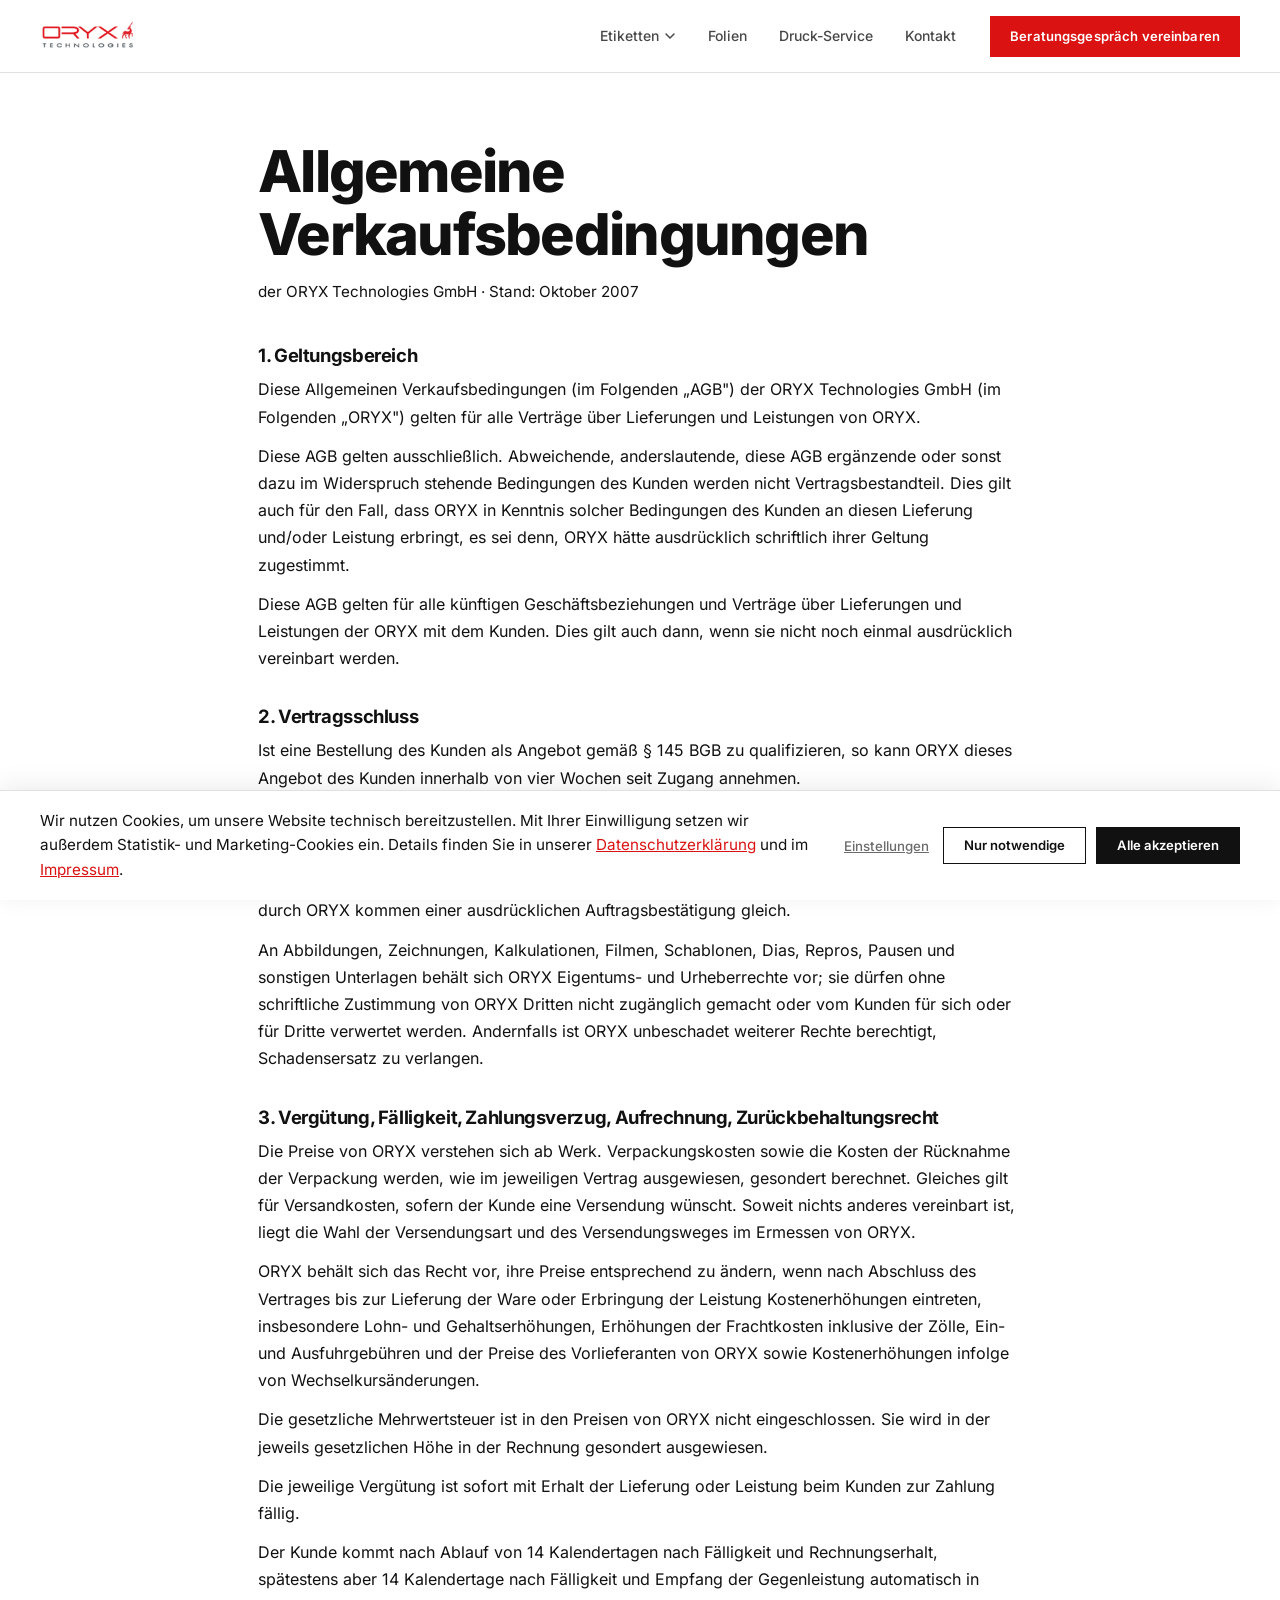
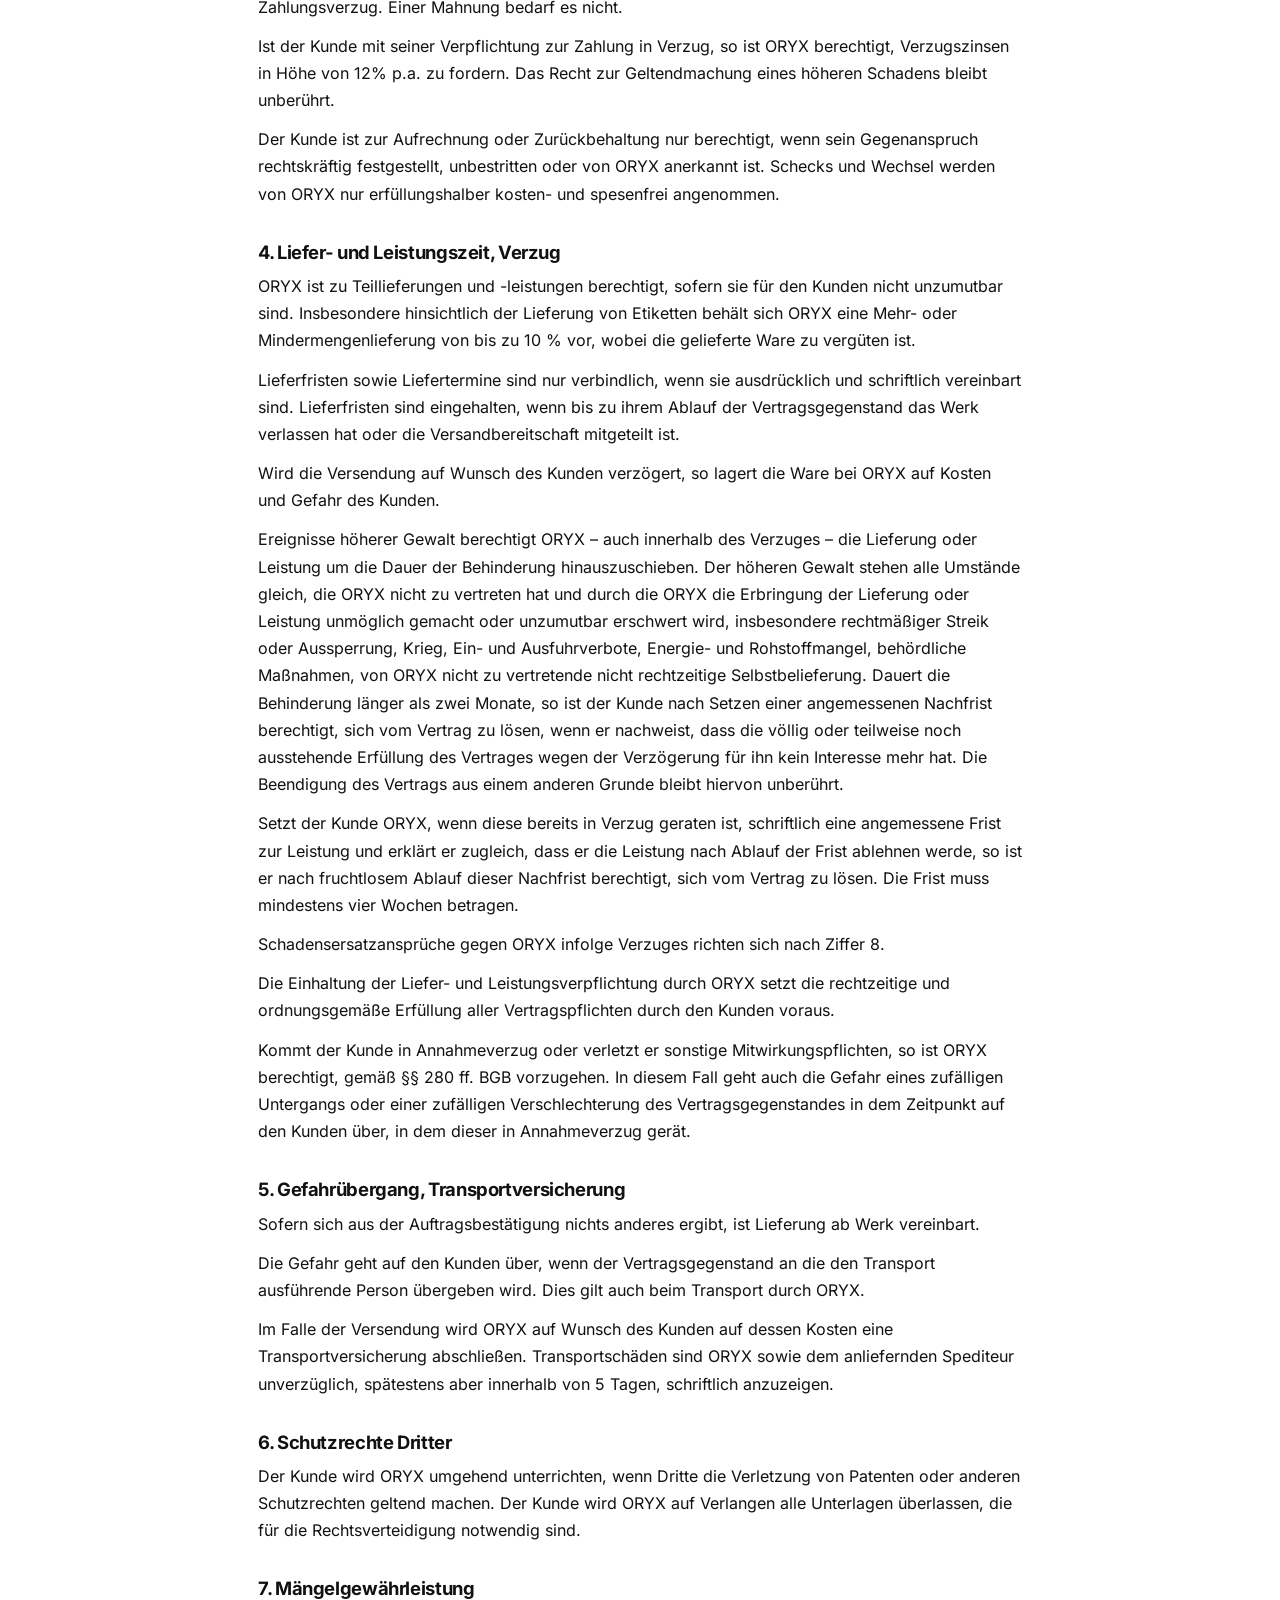
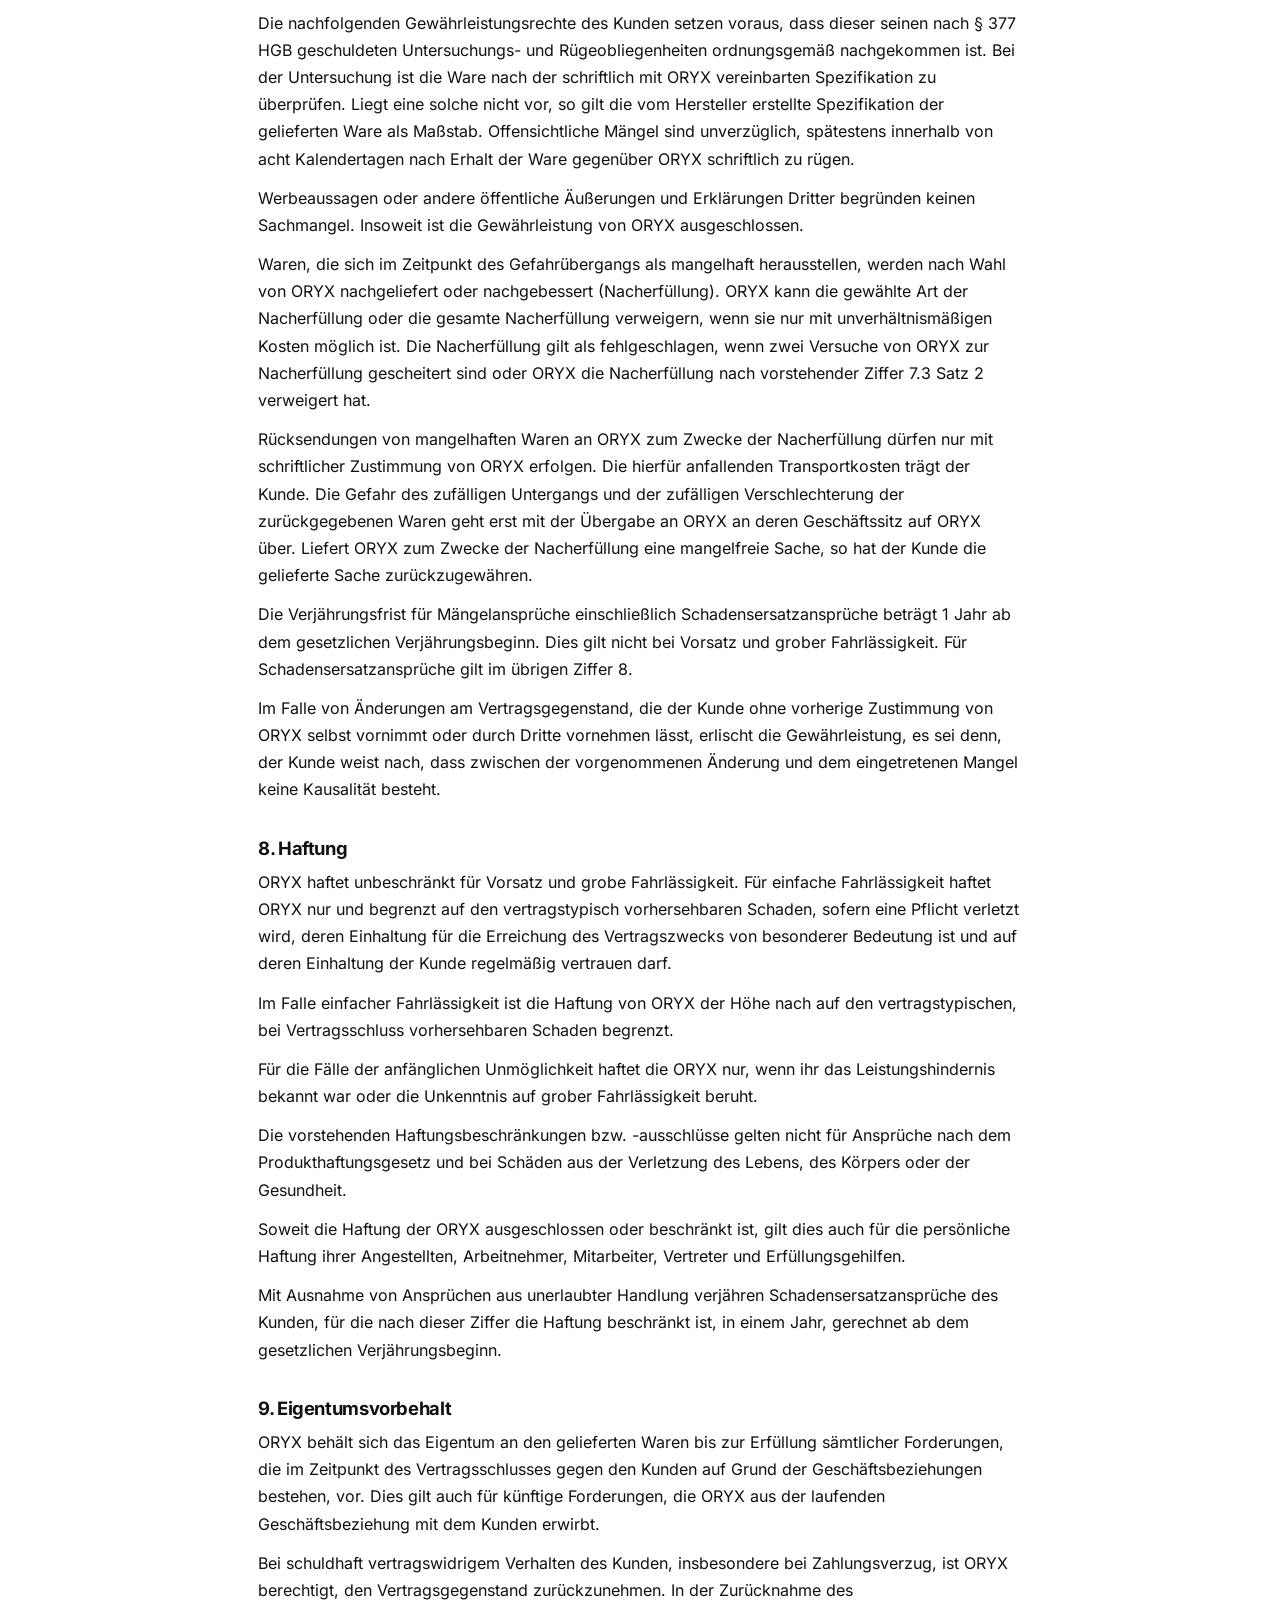
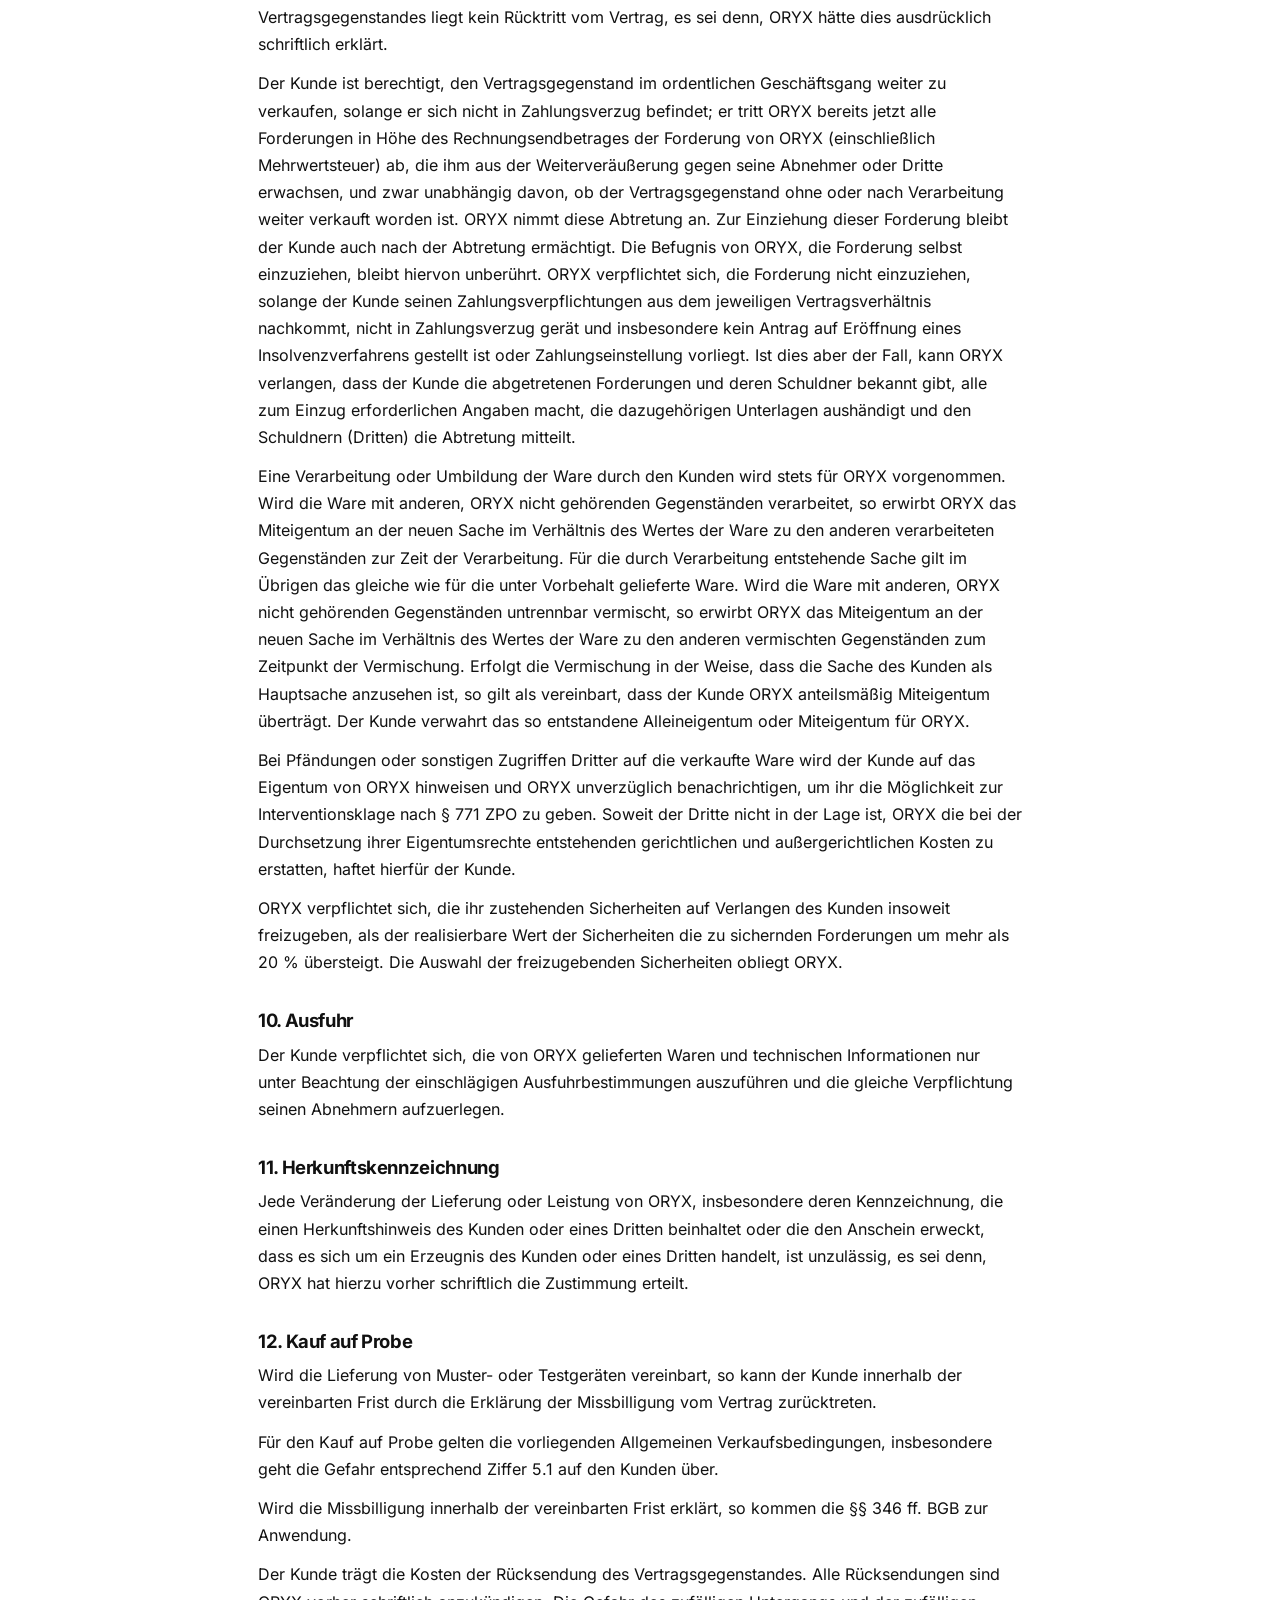
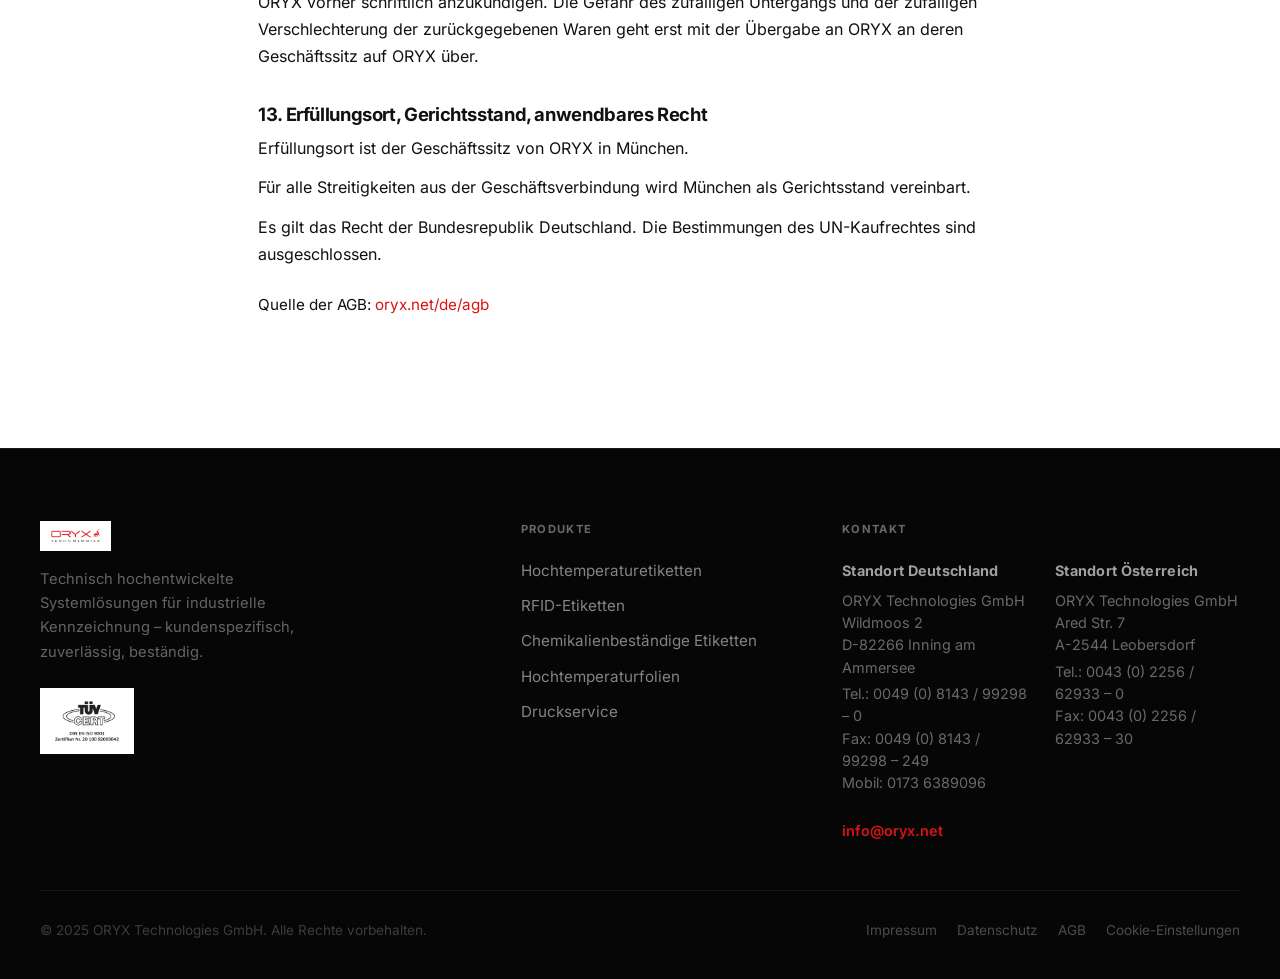
==== commit ab12b2c5: "Design klarer: Eyebrow-Labels entfernt, alles eckig, Icons schlichter - Alle 33 Eyebrow-Labels (klei" ====
--- a/agb.html
+++ b/agb.html
@@ -27,7 +27,7 @@
   <meta name="robots" content="noindex">
   <link rel="canonical" href="https://www.etikettenloesungen.com/agb">
   <link rel="icon" href="img/cropped-Fav-Icon-192x192.png">
-  <link rel="stylesheet" href="styles.css?v=41">
+  <link rel="stylesheet" href="styles.css?v=44">
 </head>
 <body>
 <!-- Google Tag Manager (noscript) -->
@@ -80,7 +80,6 @@
 
 <!-- AGB -->
 <main class="legal-page">
-  <span class="eyebrow"><img src="img/cropped-Fav-Icon-192x192.png" alt="" class="eyebrow-logo">Rechtliches von ORYX Technologies</span>
   <h1>Allgemeine Verkaufsbedingungen</h1>
   <p class="legal-meta">der ORYX Technologies GmbH · Stand: Oktober 2007</p>
 
@@ -195,7 +194,7 @@
   <div class="footer-top">
     <div class="f-brand">
       <a href="/" class="nav-logo">
-        <img src="img/Logo.png" alt="ORYX Technologies" style="height:30px; background:#fff; padding:6px 10px; border-radius:6px;">
+        <img src="img/Logo.png" alt="ORYX Technologies" style="height:30px; background:#fff; padding:6px 10px;">
       </a>
       <p>Technisch hochentwickelte Systemlösungen für industrielle Kennzeichnung – kundenspezifisch, zuverlässig, beständig.</p>
       <div class="f-cert">
--- a/styles.css
+++ b/styles.css
@@ -27,7 +27,7 @@
   --font:      'Inter', system-ui, -apple-system, sans-serif;
   --ease:      cubic-bezier(0.25,0.46,0.45,0.94);
   --max:       1200px;
-  --r:         4px;
+  --r:         0;
 }
 
 *, *::before, *::after { box-sizing: border-box; margin: 0; padding: 0; }
@@ -46,21 +46,12 @@
 h4 { font-size: 1rem; font-weight: 700; }
 p  { line-height: 1.75; color: var(--muted); }
 
-.eyebrow {
-  display: inline-flex; align-items: center; gap: 10px;
-  font-size: 0.72rem; font-weight: 700; letter-spacing: 0.1em;
-  text-transform: uppercase; color: var(--red); margin-bottom: 20px;
-  white-space: nowrap;
-}
-.eyebrow::before { content: ''; width: 28px; height: 2px; background: var(--red); flex-shrink: 0; }
-.eyebrow-logo { height: 14px; width: auto; flex-shrink: 0; }
-
 /* ---- Buttons ---- */
 .btn {
   display: inline-flex; align-items: center; gap: 8px;
   padding: 14px 28px; font-size: 0.875rem; font-weight: 600;
   letter-spacing: 0.01em; border: none; cursor: pointer;
-  border-radius: var(--r); transition: all 0.25s var(--ease);
+  border-radius: 0; transition: all 0.25s var(--ease);
   white-space: nowrap;
 }
 .btn-primary { background: var(--red); color: var(--white); }
@@ -102,7 +93,7 @@
   display: flex; align-items: center; gap: 5px;
   padding: 8px 14px; color: rgba(0,0,0,0.72);
   font-size: 0.875rem; font-weight: 500; cursor: pointer;
-  transition: color 0.2s ease; border-radius: 4px;
+  transition: color 0.2s ease; border-radius: 0;
   background: none; border: none;
 }
 .nav-link:hover { color: var(--red); }
@@ -115,7 +106,7 @@
   position: absolute; top: 100%; left: 0;
   margin-top: 8px;
   background: var(--white); border: 1px solid var(--border-l);
-  border-radius: 8px; min-width: 260px; padding: 8px 0;
+  border-radius: 0; min-width: 260px; padding: 8px 0;
   opacity: 0; visibility: hidden; pointer-events: none;
   transform: translateY(-6px);
   transition: opacity 0.2s var(--ease), transform 0.2s var(--ease), visibility 0.2s;
@@ -142,7 +133,7 @@
 .nav-cta { margin-left: 20px; padding: 10px 20px; font-size: 0.82rem; }
 
 .nav-burger { display: none; flex-direction: column; gap: 5px; cursor: pointer; padding: 6px; background: none; border: none; }
-.nav-burger span { display: block; width: 22px; height: 2px; background: var(--dark); border-radius: 2px; transition: all 0.25s ease; }
+.nav-burger span { display: block; width: 22px; height: 2px; background: var(--dark); border-radius: 0; transition: all 0.25s ease; }
 .nav-burger.open span:nth-child(1) { transform: rotate(45deg) translate(5px, 5px); }
 .nav-burger.open span:nth-child(2) { opacity: 0; }
 .nav-burger.open span:nth-child(3) { transform: rotate(-45deg) translate(5px, -5px); }
@@ -178,7 +169,6 @@
   align-items: center; gap: 56px;
   padding: 48px 0 72px;
 }
-.hero-text .eyebrow { margin-bottom: 22px; }
 .hero h1 { color: var(--dark); margin-bottom: 22px; }
 .hero h1 strong { color: var(--red); font-weight: 800; }
 .hero-desc {
@@ -302,7 +292,7 @@
 }
 
 .trust-item { font-size: 1rem; color: var(--dark); display: flex; align-items: center; gap: 8px; }
-.trust-item::before { content: ''; width: 6px; height: 6px; background: var(--red); border-radius: 50%; flex-shrink: 0; }
+.trust-item::before { content: ''; width: 6px; height: 6px; background: var(--red); border-radius: 0; flex-shrink: 0; }
 .about-section .hero-desc { color: var(--dark); font-size: 1.2rem; max-width: 600px; }
 .about-section .trust-item { color: var(--dark); font-size: 1rem; line-height: 1.45; align-items: flex-start; }
 .about-section .trust-item::before { margin-top: 0.55em; }
@@ -330,7 +320,7 @@
 .process-step:last-child  { padding-right: 0; }
 .p-num {
   flex-shrink: 0; width: 38px; height: 38px;
-  border: 2px solid var(--red); border-radius: 50%;
+  border: 2px solid var(--red); border-radius: 0;
   display: flex; align-items: center; justify-content: center;
   font-size: 0.82rem; font-weight: 700; margin-top: 2px;
   color: var(--red);
@@ -362,7 +352,7 @@
 .pcard {
   flex: 1 1 calc(33.333% - 14px); max-width: calc(33.333% - 14px);
   background: var(--white); border: 1px solid var(--border-l);
-  border-radius: 8px; overflow: hidden;
+  border-radius: 0; overflow: hidden;
   transition: border-color 0.3s ease, box-shadow 0.3s ease, transform 0.3s ease;
   transform-style: preserve-3d; cursor: pointer;
   scroll-margin-top: 100px; /* Platz für fixe Nav bei Sprung per Anker-Link */
@@ -407,7 +397,7 @@
 .ind-item {
   flex: 1 1 calc(33.333% - 14px); max-width: calc(33.333% - 14px);
   background: var(--white); border: 1px solid var(--border-l);
-  border-radius: 8px; overflow: hidden;
+  border-radius: 0; overflow: hidden;
   transition: border-color 0.25s ease, box-shadow 0.25s ease, transform 0.25s ease;
 }
 .ind-item:hover { border-color: var(--red); box-shadow: 0 8px 28px rgba(0,0,0,0.07); transform: translateY(-3px); }
@@ -436,16 +426,13 @@
 }
 .spec-card {
   padding: 32px; background: var(--white);
-  border: 1px solid var(--border-l); border-radius: 8px;
-  box-shadow: 0 1px 4px rgba(0,0,0,0.04);
+  border: 1px solid var(--border-l); border-radius: 0;
+  
   transition: border-color 0.25s ease, box-shadow 0.25s ease, transform 0.25s ease;
 }
 .spec-card:hover { border-color: var(--red); box-shadow: 0 8px 28px rgba(0,0,0,0.08); transform: translateY(-3px); }
-.spec-icon {
-  width: 48px; height: 48px; background: rgba(218,18,18,0.08);
-  border-radius: 8px; display: flex; align-items: center;
-  justify-content: center; color: var(--red); margin-bottom: 20px;
-}
+.spec-icon { display: block; color: var(--dark); margin-bottom: 18px; }
+.spec-icon svg { width: 32px; height: 32px; stroke-width: 1.5; stroke-linecap: butt; stroke-linejoin: miter; }
 .spec-card h4 { color: var(--dark); margin-bottom: 8px; }
 .spec-card p  { color: var(--dark); font-size: 1rem; line-height: 1.6; }
 
@@ -474,7 +461,6 @@
   gap: 12px; color: rgba(0,0,0,0.2); font-size: 0.7rem; letter-spacing: 0.1em;
   text-transform: uppercase;
 }
-.detail-text .eyebrow { margin-bottom: 20px; }
 .detail-text h2 { color: var(--dark); margin-bottom: 16px; }
 .detail-text p  { color: var(--dark); font-size: 1.05rem; margin-bottom: 24px; }
 .detail-list    { display: flex; flex-direction: column; gap: 10px; margin-bottom: 32px; }
@@ -508,7 +494,7 @@
 .form-group textarea {
   width: 100%; padding: 13px 16px;
   background: var(--white); border: 1px solid var(--border-l);
-  border-radius: var(--r); color: var(--dark); font-size: 0.9rem;
+  border-radius: 0; color: var(--dark); font-size: 0.9rem;
   outline: none; transition: border-color 0.2s ease, box-shadow 0.2s ease;
   appearance: none;
 }
@@ -529,7 +515,7 @@
 }
 .form-group select option { background: var(--white); color: var(--dark); }
 .form-note { font-size: 0.9rem; color: var(--dark); margin-top: 10px; }
-.form-submit { width: 100%; padding: 16px; font-size: 0.95rem; margin-top: 8px; border-radius: var(--r); }
+.form-submit { width: 100%; padding: 16px; font-size: 0.95rem; margin-top: 8px; border-radius: 0; }
 
 /* ============================================================
    FOOTER
@@ -540,7 +526,7 @@
   display: grid; grid-template-columns: 1.6fr 1fr 1.5fr; gap: 56px; margin-bottom: 48px;
 }
 .f-brand p { color: rgba(255,255,255,0.38); font-size: 0.92rem; max-width: 280px; margin-top: 16px; line-height: 1.65; }
-.f-cert { margin-top: 24px; background: var(--white); border-radius: 6px; padding: 10px 12px; display: inline-block; }
+.f-cert { margin-top: 24px; background: var(--white); border-radius: 0; padding: 10px 12px; display: inline-block; }
 .f-cert img { height: 46px; width: auto; }
 .f-col h5, .f-contact h5 {
   font-size: 0.7rem; font-weight: 700; letter-spacing: 0.12em;
@@ -573,7 +559,6 @@
    ============================================================ */
 .legal-page { max-width: 820px; margin: 0 auto; padding: 140px 28px 96px; }
 .legal-page h1 { color: var(--dark); margin-bottom: 12px; }
-.legal-page .eyebrow { margin-bottom: 22px; }
 .legal-block { margin-bottom: 34px; }
 .legal-block h2 { font-size: 1.15rem; color: var(--dark); margin-bottom: 10px; }
 .legal-block h3 { font-size: 0.98rem; color: var(--dark); margin: 20px 0 8px; }
@@ -595,7 +580,7 @@
 }
 .ty-inner { max-width: 520px; }
 .ty-icon  {
-  width: 72px; height: 72px; border-radius: 50%;
+  width: 72px; height: 72px; border-radius: 0;
   border: 2px solid var(--red); background: rgba(218,18,18,0.1);
   display: flex; align-items: center; justify-content: center;
   color: var(--red); margin: 0 auto 32px;
@@ -639,7 +624,6 @@
   .section       { padding: 72px 24px; }
   .section-alt   { padding: 72px 24px; }
   .page-hero     { padding: 108px 24px 64px; }
-  .eyebrow       { white-space: normal; }
   .cta-banner .btn { white-space: normal; max-width: 100%; text-align: center; }
   .logo-track    { animation-duration: 32s; }
   .about-section { padding: 72px 24px; }
@@ -677,7 +661,7 @@
 .cc-actions { display: flex; align-items: center; gap: 10px; flex-wrap: wrap; flex-shrink: 0; }
 .cc-btn {
   padding: 11px 20px; font-size: 0.82rem; font-weight: 600;
-  border-radius: var(--r); cursor: pointer; white-space: nowrap;
+  border-radius: 0; cursor: pointer; white-space: nowrap;
   transition: all 0.2s ease; line-height: 1;
 }
 .cc-btn-accept, .cc-btn-reject {
@@ -704,12 +688,12 @@
 .cc-switch { position: relative; width: 42px; height: 24px; flex-shrink: 0; margin-top: 2px; }
 .cc-switch input { opacity: 0; width: 0; height: 0; }
 .cc-switch-track {
-  position: absolute; inset: 0; background: var(--border-l); border-radius: 20px;
+  position: absolute; inset: 0; background: var(--border-l); border-radius: 0;
   cursor: pointer; transition: background 0.2s ease;
 }
 .cc-switch-track::before {
   content: ''; position: absolute; top: 3px; left: 3px; width: 18px; height: 18px;
-  background: var(--white); border-radius: 50%; transition: transform 0.2s ease;
+  background: var(--white); border-radius: 0; transition: transform 0.2s ease;
   box-shadow: 0 1px 3px rgba(0,0,0,0.2);
 }
 .cc-switch input:checked + .cc-switch-track { background: var(--red); }
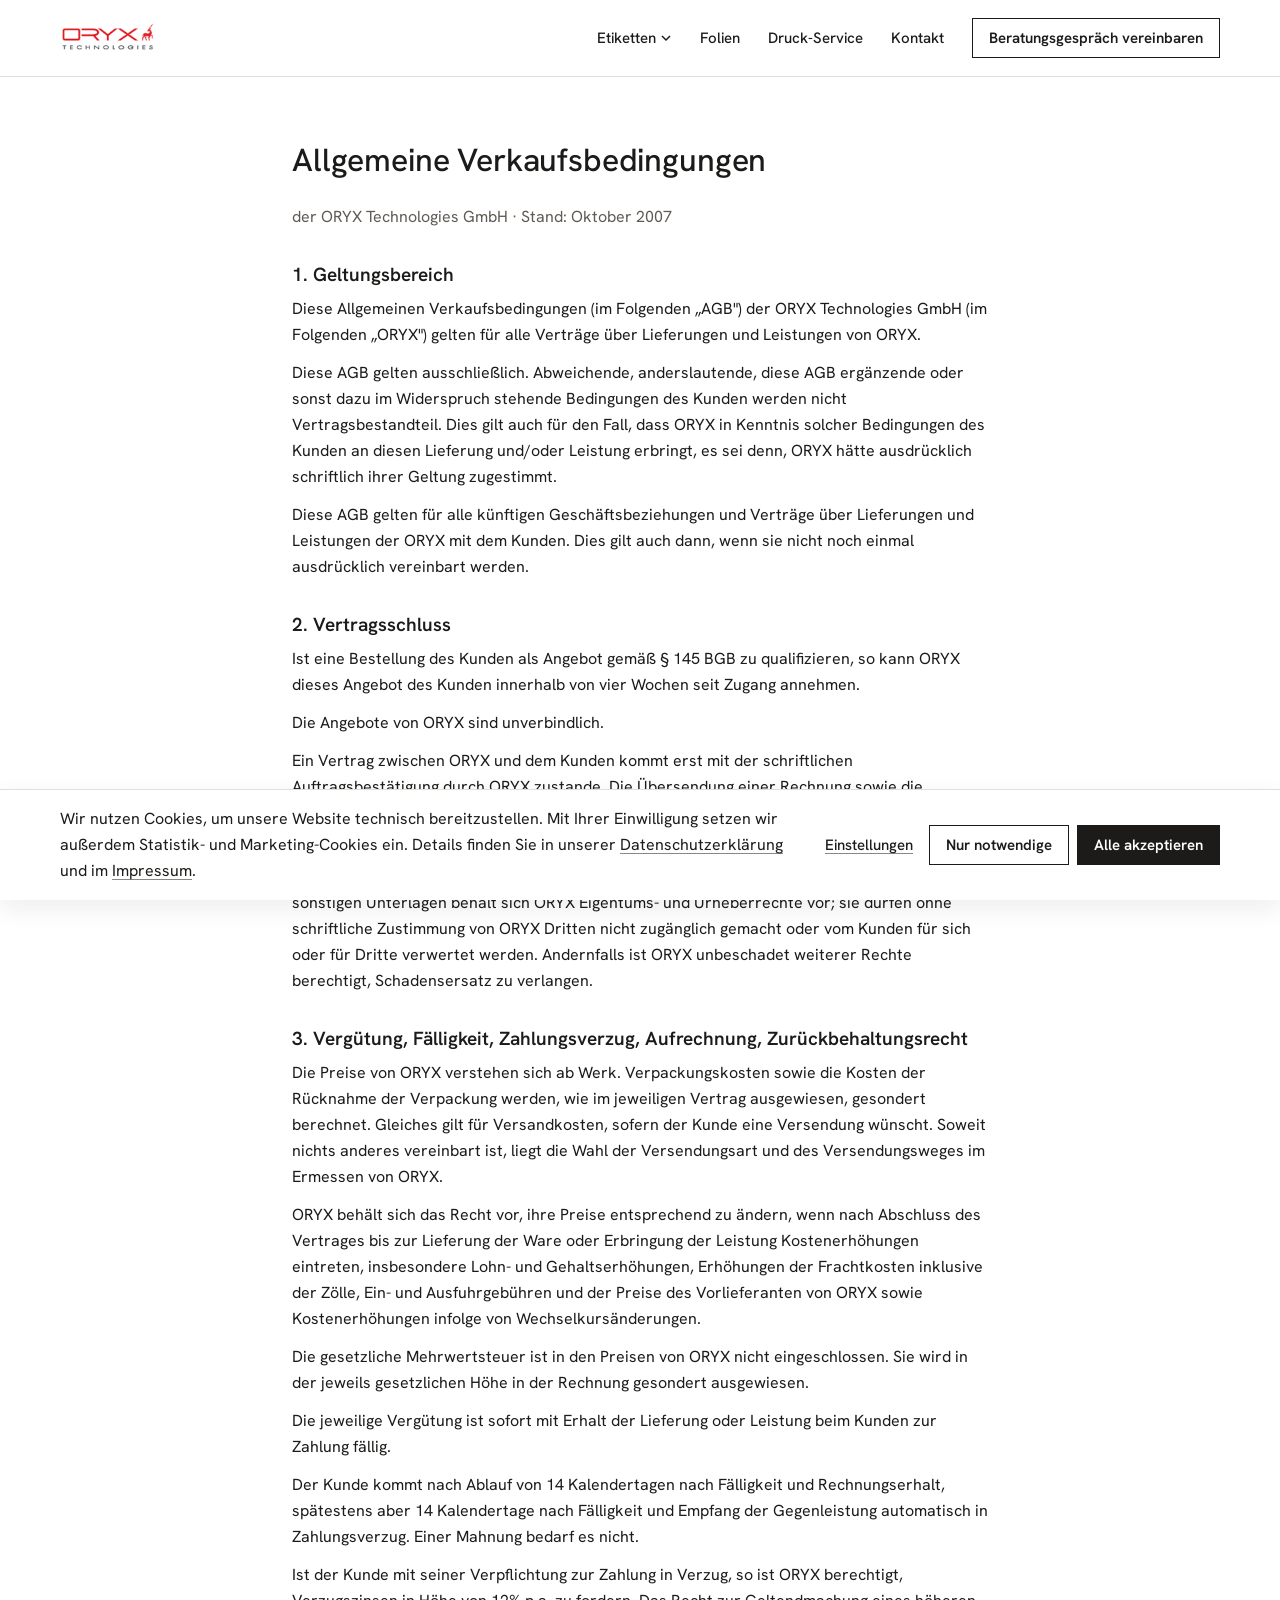
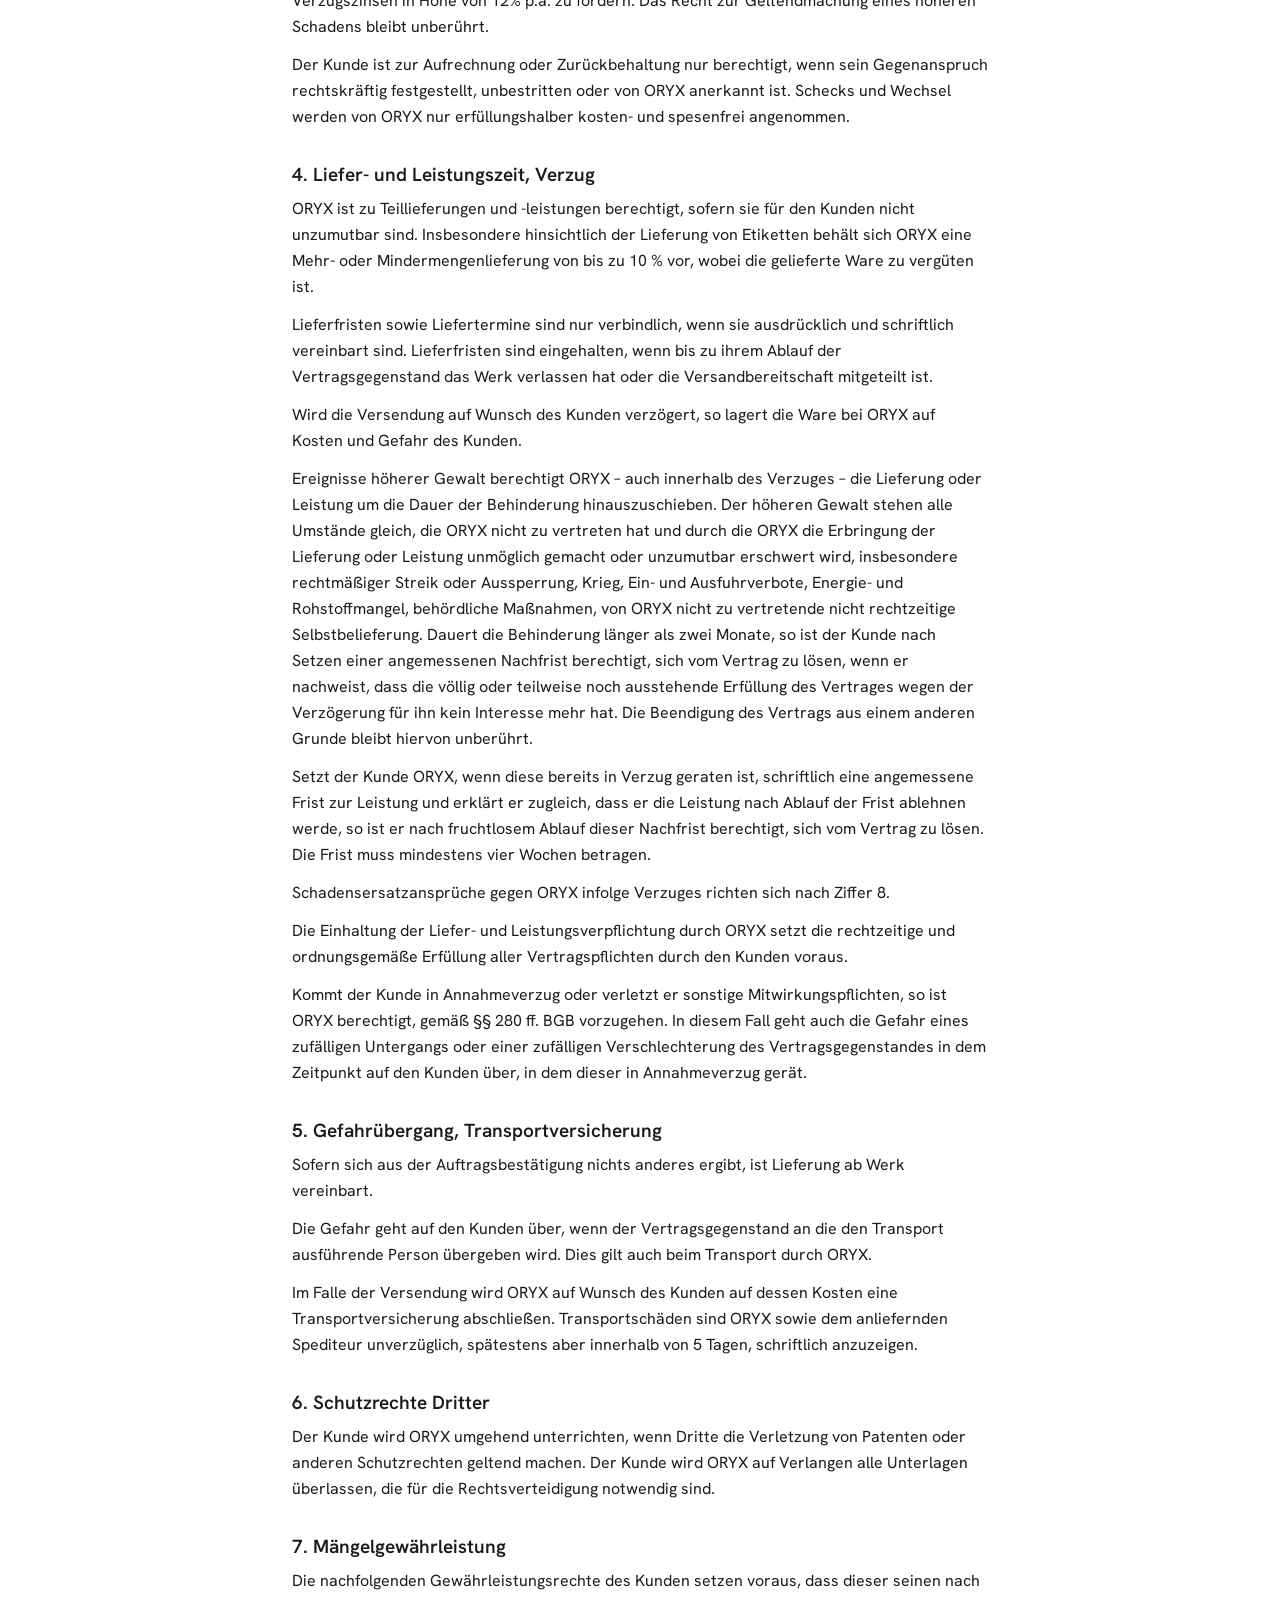
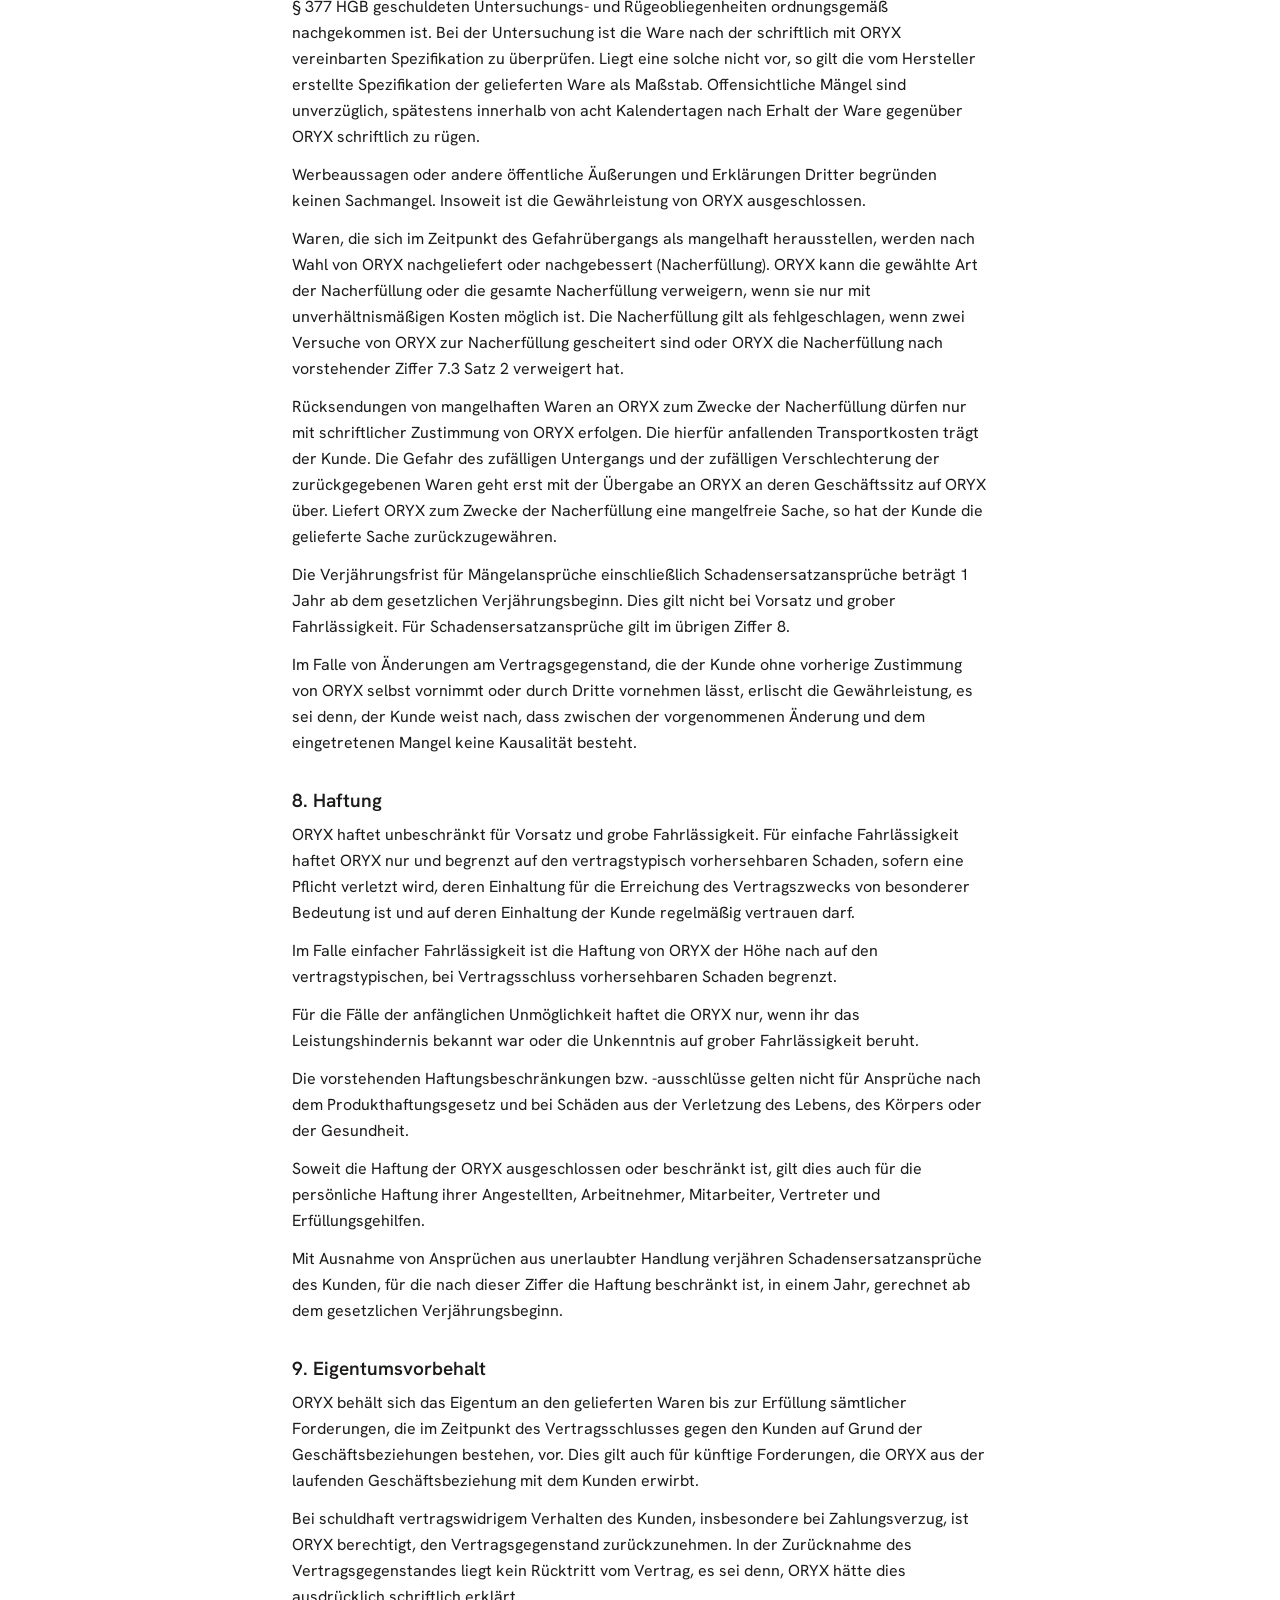
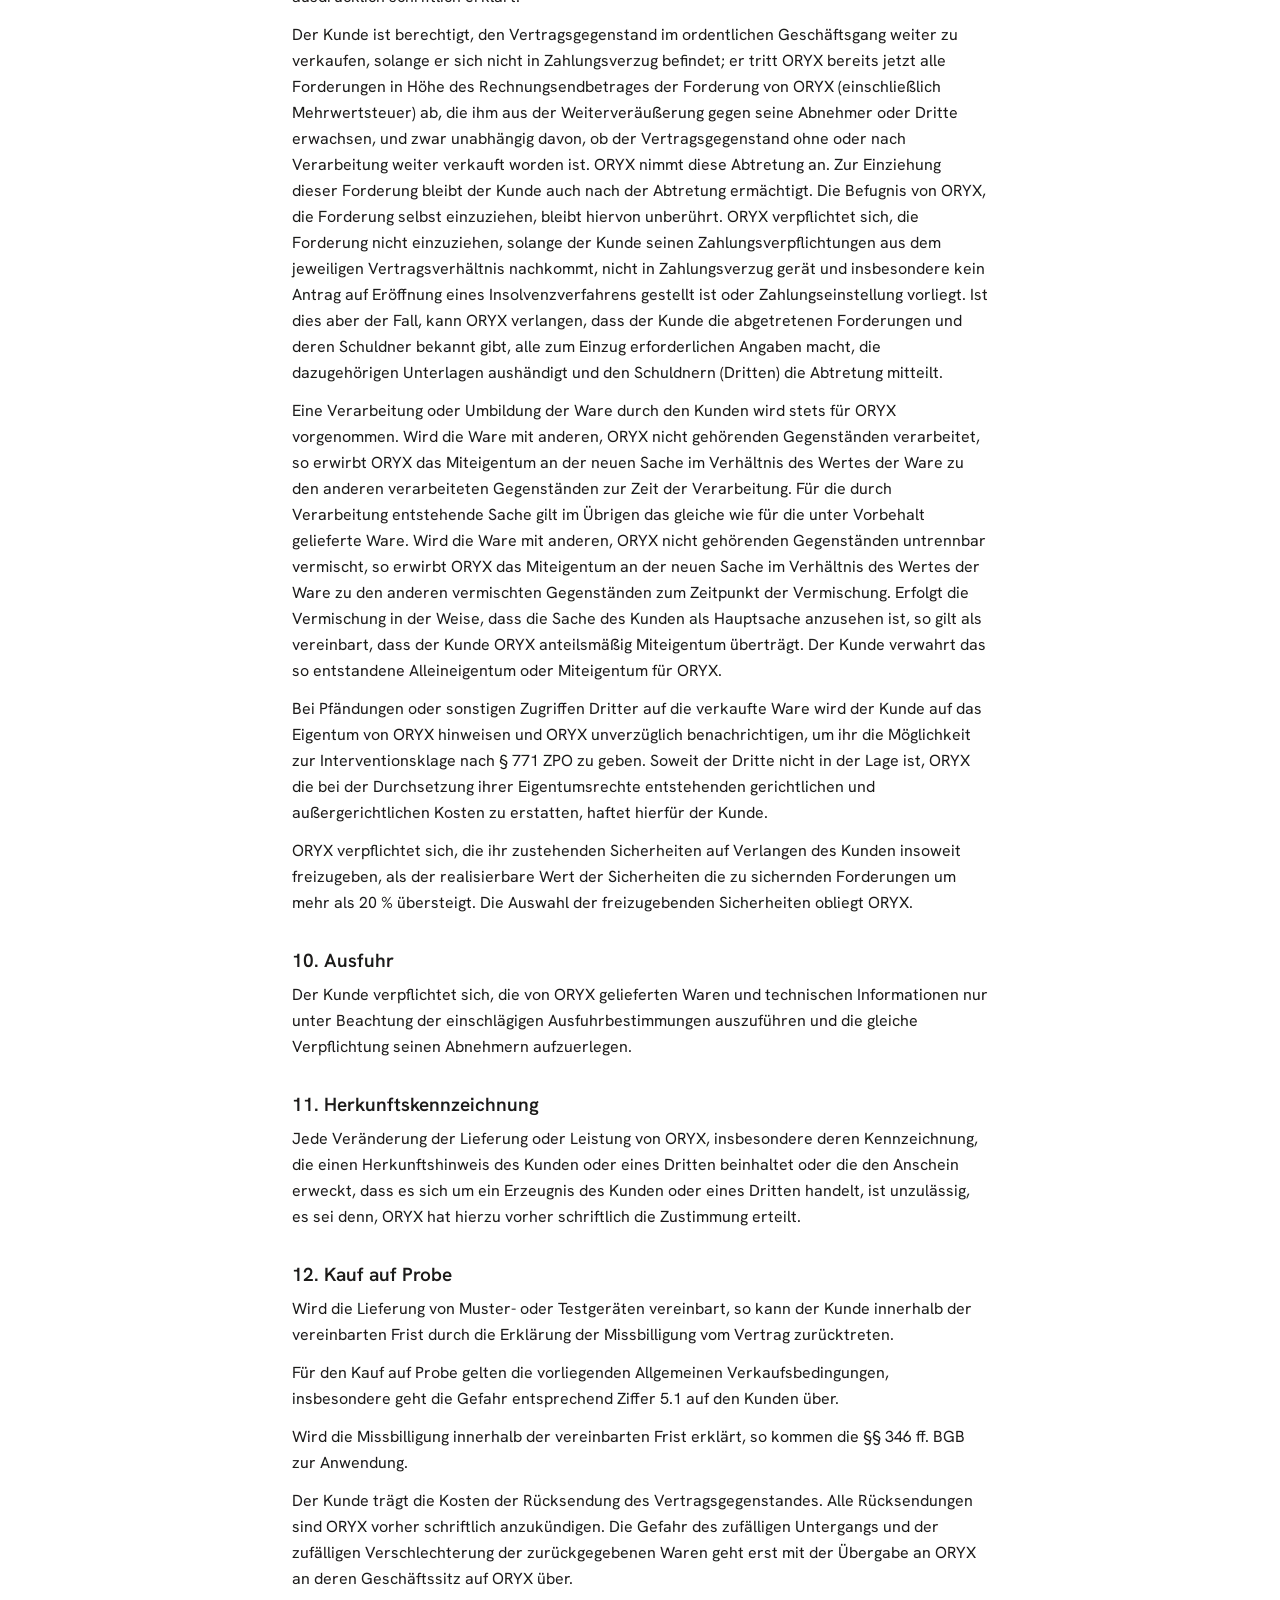
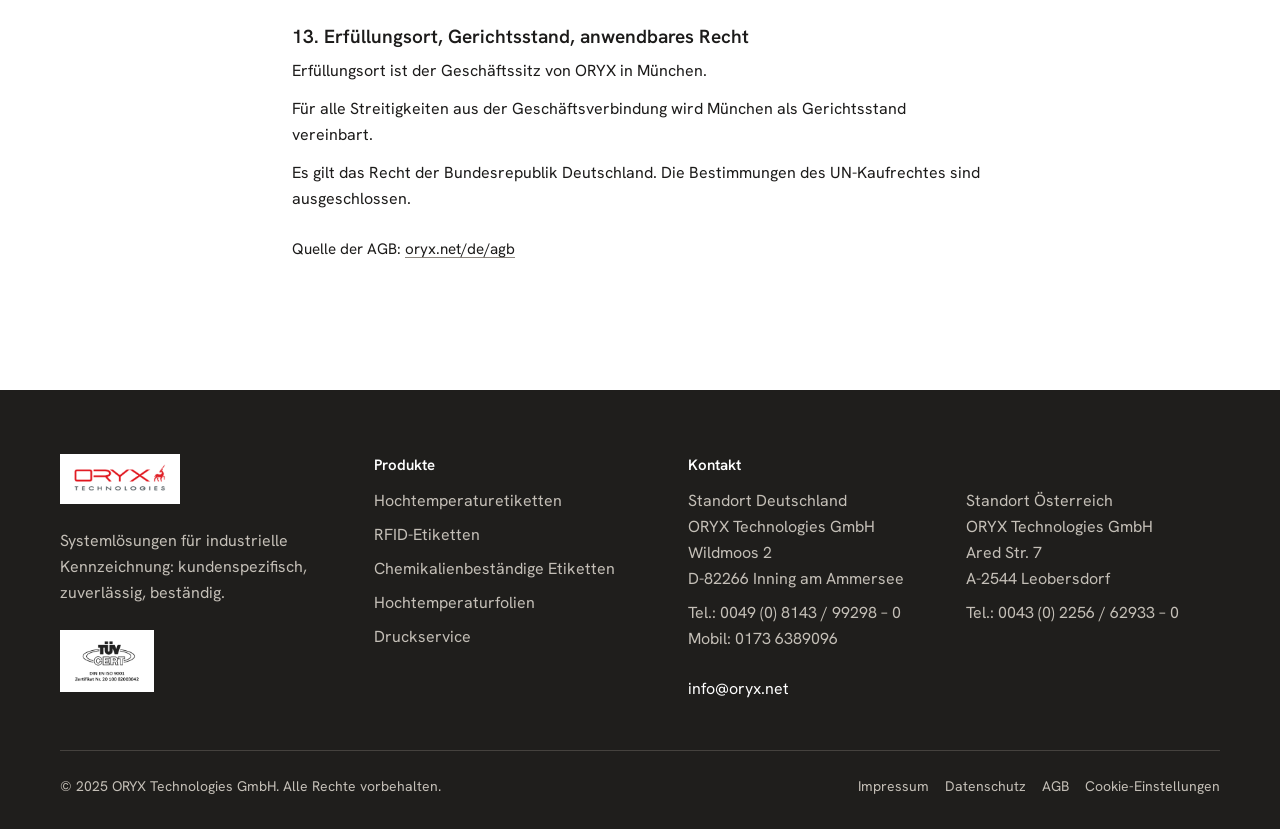
==== commit ab052983: "Neues Designsystem: Hanken Grotesk, ruhiges Layout, neue Abfolge und Texte - styles.css komplett auf" ====
--- a/agb.html
+++ b/agb.html
@@ -27,7 +27,8 @@
   <meta name="robots" content="noindex">
   <link rel="canonical" href="https://www.etikettenloesungen.com/agb">
   <link rel="icon" href="img/cropped-Fav-Icon-192x192.png">
-  <link rel="stylesheet" href="styles.css?v=44">
+  <link rel="preload" href="fonts/HankenGrotesk-latin-wght.woff2" as="font" type="font/woff2" crossorigin>
+  <link rel="stylesheet" href="styles.css?v=45">
 </head>
 <body>
 <!-- Google Tag Manager (noscript) -->
@@ -43,29 +44,25 @@
     </a>
     <ul class="nav-links">
       <li class="nav-item">
-        <button class="nav-link">Etiketten
-          <svg class="chevron" width="12" height="12" viewBox="0 0 12 12" fill="none"><path d="M2 4l4 4 4-4" stroke="currentColor" stroke-width="1.5" stroke-linecap="round"/></svg>
-        </button>
-        <div class="dropdown">
+        <button class="nav-link menu">Etiketten <svg width="12" height="12" viewBox="0 0 12 12" fill="none" aria-hidden="true"><path d="M2 4l4 4 4-4" stroke="currentColor" stroke-width="1.5"/></svg></button>
+        <div class="dropdown menu">
           <a href="hochtemperatur-etiketten">Hochtemperaturetiketten</a>
           <a href="rfid-etiketten">RFID-Etiketten</a>
           <a href="chemikalienbestaendige-etiketten">Chemikalienbeständige Etiketten</a>
           <a href="/#kabelmarkierer">Kabelmarkierer</a>
         </div>
       </li>
-      <li class="nav-item"><a href="hochtemperaturfolien" class="nav-link">Folien</a></li>
-      <li class="nav-item"><a href="druck-service" class="nav-link">Druck-Service</a></li>
-      <li class="nav-item"><a href="kontakt" class="nav-link">Kontakt</a></li>
+      <li class="nav-item"><a href="hochtemperaturfolien" class="nav-link menu">Folien</a></li>
+      <li class="nav-item"><a href="druck-service" class="nav-link menu">Druck-Service</a></li>
+      <li class="nav-item"><a href="kontakt" class="nav-link menu">Kontakt</a></li>
     </ul>
-    <a href="kontakt" class="btn btn-primary nav-cta">Beratungsgespräch vereinbaren</a>
+    <a href="kontakt" class="btn btn-secondary nav-cta action">Beratungsgespräch vereinbaren</a>
     <button class="nav-burger" aria-label="Menü öffnen"><span></span><span></span><span></span></button>
   </div>
 </nav>
 
 <div class="nav-mobile" id="nav-mobile">
-  <button class="mobile-toggle nav-link">Etiketten
-    <svg class="chevron" width="12" height="12" viewBox="0 0 12 12" fill="none"><path d="M2 4l4 4 4-4" stroke="currentColor" stroke-width="1.5" stroke-linecap="round"/></svg>
-  </button>
+  <button class="mobile-toggle nav-link">Etiketten <svg width="12" height="12" viewBox="0 0 12 12" fill="none" aria-hidden="true"><path d="M2 4l4 4 4-4" stroke="currentColor" stroke-width="1.5"/></svg></button>
   <div class="nav-mobile-sub">
     <a href="hochtemperatur-etiketten">Hochtemperaturetiketten</a>
     <a href="rfid-etiketten">RFID-Etiketten</a>
@@ -75,10 +72,9 @@
   <a href="hochtemperaturfolien">Hochtemperaturfolien</a>
   <a href="druck-service">Druck-Service</a>
   <a href="kontakt">Kontakt</a>
-  <a href="kontakt" class="btn btn-primary nav-mobile-cta">Beratungsgespräch vereinbaren</a>
+  <a href="kontakt" class="btn btn-secondary action">Beratungsgespräch vereinbaren</a>
 </div>
 
-<!-- AGB -->
 <main class="legal-page">
   <h1>Allgemeine Verkaufsbedingungen</h1>
   <p class="legal-meta">der ORYX Technologies GmbH · Stand: Oktober 2007</p>
@@ -190,19 +186,15 @@
   </div>
 </main>
 
-<footer class="footer">
+<footer class="footer body">
   <div class="footer-top">
     <div class="f-brand">
-      <a href="/" class="nav-logo">
-        <img src="img/Logo.png" alt="ORYX Technologies" style="height:30px; background:#fff; padding:6px 10px;">
-      </a>
-      <p>Technisch hochentwickelte Systemlösungen für industrielle Kennzeichnung – kundenspezifisch, zuverlässig, beständig.</p>
-      <div class="f-cert">
-        <img src="img/tv-cert-iso-logo-rand.jpg" alt="TÜV CERT – DIN EN ISO 9001 zertifiziert">
-      </div>
+      <a href="/" class="f-logo"><img src="img/Logo.png" alt="ORYX Technologies"></a>
+      <p>Systemlösungen für industrielle Kennzeichnung: kundenspezifisch, zuverlässig, beständig.</p>
+      <div class="f-cert"><img src="img/tv-cert-iso-logo-rand.jpg" alt="TÜV CERT, DIN EN ISO 9001 zertifiziert"></div>
     </div>
     <div class="f-col">
-      <h5>Produkte</h5>
+      <h2 class="label">Produkte</h2>
       <a href="hochtemperatur-etiketten">Hochtemperaturetiketten</a>
       <a href="rfid-etiketten">RFID-Etiketten</a>
       <a href="chemikalienbestaendige-etiketten">Chemikalienbeständige Etiketten</a>
@@ -210,36 +202,21 @@
       <a href="druck-service">Druckservice</a>
     </div>
     <div class="f-contact">
-      <h5>Kontakt</h5>
+      <h2 class="label">Kontakt</h2>
       <div class="f-contact-grid">
-        <div class="f-loc">
-          <h6>Standort Deutschland</h6>
-          <p>ORYX Technologies GmbH<br>Wildmoos 2<br>D-82266 Inning am Ammersee</p>
-          <p>Tel.: 0049 (0) 8143 / 99298 – 0<br>Fax: 0049 (0) 8143 / 99298 – 249<br>Mobil: 0173 6389096</p>
-        </div>
-        <div class="f-loc">
-          <h6>Standort Österreich</h6>
-          <p>ORYX Technologies GmbH<br>Ared Str. 7<br>A-2544 Leobersdorf</p>
-          <p>Tel.: 0043 (0) 2256 / 62933 – 0<br>Fax: 0043 (0) 2256 / 62933 – 30</p>
-        </div>
+        <div class="f-loc"><p>Standort Deutschland<br>ORYX Technologies GmbH<br>Wildmoos 2<br>D-82266 Inning am Ammersee</p><p>Tel.: 0049 (0) 8143 / 99298 – 0<br>Mobil: 0173 6389096</p></div>
+        <div class="f-loc"><p>Standort Österreich<br>ORYX Technologies GmbH<br>Ared Str. 7<br>A-2544 Leobersdorf</p><p>Tel.: 0043 (0) 2256 / 62933 – 0</p></div>
       </div>
-      <div class="f-contact-mail">
-        <a href="mailto:info@oryx.net">info@oryx.net</a>
-      </div>
+      <p class="f-mail"><a href="mailto:info@oryx.net">info@oryx.net</a></p>
     </div>
   </div>
-  <div class="footer-bottom">
+  <div class="footer-bottom small">
     <p>© 2025 ORYX Technologies GmbH. Alle Rechte vorbehalten.</p>
-    <div class="footer-legal">
-      <a href="impressum">Impressum</a>
-      <a href="datenschutz">Datenschutz</a>
-      <a href="agb">AGB</a>
-      <a href="#" data-cc-open>Cookie-Einstellungen</a>
-    </div>
+    <div class="footer-legal"><a href="impressum">Impressum</a><a href="datenschutz">Datenschutz</a><a href="agb">AGB</a><button type="button" data-cc-open>Cookie-Einstellungen</button></div>
   </div>
 </footer>
 
-<script src="main.js?v=3"></script>
+<script src="main.js?v=4"></script>
 <script src="cookie-consent.js?v=2"></script>
 </body>
 </html>
--- a/styles.css
+++ b/styles.css
@@ -1,713 +1,364 @@
 /* ============================================================
-   ORYX TECHNOLOGIES — styles.css  (Light Theme)
-   Farben: #da1212 (Rot) · #111111 (Dunkel) · #ffffff (Weiß)
+   ORYX TECHNOLOGIES — styles.css
+   Grundlage: Designsystem „ORYX Technologies“ (Stand 03.11.2026)
+   Leitsatz: Technisch stark, optisch zurückhaltend.
+   Alle Werte stammen aus tokens.json des Designsystems.
    ============================================================ */
 
-/* Inter — lokal gehostet (kein Drittanbieter-Request an Google, DSGVO-konform) */
+/* Hanken Grotesk — lokal gehostet (kein Drittanbieter-Request, DSGVO-konform) */
 @font-face {
-  font-family: 'Inter';
+  font-family: 'Hanken Grotesk';
   font-style: normal;
-  font-weight: 400 900;
+  font-weight: 100 900;
   font-display: swap;
-  src: url('fonts/inter-latin-var.woff2') format('woff2-variations'), url('fonts/inter-latin-var.woff2') format('woff2');
+  src: url('fonts/HankenGrotesk-latin-wght.woff2') format('woff2');
 }
 
 :root {
-  --red:       #da1212;
-  --red-dark:  #b50f0f;
-  --black:     #0a0a0a;
-  --dark:      #111111;
-  --dark-2:    #1a1a1a;
-  --white:     #ffffff;
-  --light:     #f5f5f5;
-  --alt:       #f7f7f7;
-  --muted:     #6b6b6b;
-  --border-d:  rgba(255,255,255,0.07);
-  --border-l:  #e0e0e0;
-  --font:      'Inter', system-ui, -apple-system, sans-serif;
-  --ease:      cubic-bezier(0.25,0.46,0.45,0.94);
-  --max:       1200px;
-  --r:         0;
-}
+  /* Farbe */
+  --white: #ffffff;
+  --alt: #f7f5f1;
+  --dark: #1c1b1a;
+  --muted: #5f5a54;
+  --border: #e3dfd8;
+  --border-strong: #8c8780;
+  --red: #b3121d;
+  --red-dark: #96101a;
+  --on-red: #ffffff;
+  --footer: #1f1e1c;
+  --footer-line: #45423e;
+  --on-dark: #ffffff;
+  --on-dark-muted: #c4bfb7;
+  --focus: #1c1b1a;
+  --focus-on-dark: #ffffff;
+
+  /* Typografie */
+  --font-sans: "Hanken Grotesk", system-ui, -apple-system, "Segoe UI", Arial, sans-serif;
+
+  /* Abstand */
+  --space-1: 4px;
+  --space-2: 8px;
+  --space-3: 12px;
+  --space-4: 16px;
+  --space-5: 24px;
+  --space-6: 32px;
+  --space-7: 48px;
+  --space-8: 64px;
+  --section-y: 96px;
+  --gutter: 32px;
+  --gutter-mobile: 24px;
+  --container: 1160px;
+
+  /* Form, Schatten, Maße */
+  --radius: 0;
+  --shadow-menu: 0 8px 24px rgba(28, 27, 26, 0.08);
+  --nav-height: 76px;
+  --logo-height: 34px;
+  --logo-height-max: 48px;
+  --antelope-size: 96px;
+  --icon-size: 32px;
+  --control-height: 48px;
+  --rule-length: 32px;
+  --rule-weight: 2px;
+
+  /* Bilder */
+  --photo-ratio: 4/3;
+  --photo-treatment: saturate(0.72) contrast(0.97);
+  --photo-treatment-strong: saturate(0.42) contrast(0.94) brightness(1.03);
+  --logo-treatment: grayscale(1) contrast(1.1);
+}
+
+/* Textstile */
+.display { font-size: 44px; line-height: 52px; font-weight: 500; letter-spacing: -0.01em; }
+.heading { font-size: 32px; line-height: 40px; font-weight: 500; letter-spacing: -0.005em; }
+.title   { font-size: 19px; line-height: 26px; font-weight: 600; }
+.stat    { font-size: 28px; line-height: 36px; font-weight: 500; }
+.lead    { font-size: 19px; line-height: 30px; font-weight: 400; color: var(--muted); }
+.body    { font-size: 16px; line-height: 26px; font-weight: 400; }
+.small   { font-size: 14px; line-height: 22px; font-weight: 400; }
+.label   { font-size: 15px; line-height: 22px; font-weight: 600; }
+.action  { font-size: 15px; line-height: 22px; font-weight: 600; }
+.menu    { font-size: 15px; line-height: 22px; font-weight: 500; }
 
 *, *::before, *::after { box-sizing: border-box; margin: 0; padding: 0; }
 html { scroll-behavior: smooth; }
-body { font-family: var(--font); color: var(--dark); background: var(--white); -webkit-font-smoothing: antialiased; line-height: 1.6; }
+body { font-family: var(--font-sans); color: var(--dark); background: var(--white); -webkit-font-smoothing: antialiased; font-size: 16px; line-height: 26px; }
 img { max-width: 100%; height: auto; display: block; }
-a { text-decoration: none; color: inherit; }
+a { color: inherit; text-decoration: none; }
 ul { list-style: none; }
-button, input, select, textarea { font-family: var(--font); }
-
-.container { max-width: var(--max); margin: 0 auto; padding: 0 28px; }
-
-h1 { font-size: clamp(2.2rem, 4.5vw, 3.6rem); font-weight: 800; line-height: 1.1; letter-spacing: -0.03em; }
-h2 { font-size: clamp(1.7rem, 3vw, 2.4rem); font-weight: 700; line-height: 1.15; letter-spacing: -0.02em; }
-h3 { font-size: clamp(1.1rem, 2vw, 1.4rem); font-weight: 700; line-height: 1.2; }
-h4 { font-size: 1rem; font-weight: 700; }
-p  { line-height: 1.75; color: var(--muted); }
-
-/* ---- Buttons ---- */
-.btn {
-  display: inline-flex; align-items: center; gap: 8px;
-  padding: 14px 28px; font-size: 0.875rem; font-weight: 600;
-  letter-spacing: 0.01em; border: none; cursor: pointer;
-  border-radius: 0; transition: all 0.25s var(--ease);
-  white-space: nowrap;
-}
-.btn-primary { background: var(--red); color: var(--white); }
-.btn-primary:hover { background: var(--red-dark); transform: translateY(-2px); box-shadow: 0 10px 28px rgba(218,18,18,0.35); }
-.btn-ghost { background: transparent; color: var(--dark); border: 1.5px solid rgba(0,0,0,0.18); }
-.btn-ghost:hover { border-color: var(--dark); background: rgba(0,0,0,0.05); }
-.btn-white { background: var(--white); color: var(--red); }
-.btn-white:hover { background: rgba(255,255,255,0.9); transform: translateY(-2px); box-shadow: 0 8px 24px rgba(0,0,0,0.15); }
-.btn-outline-white { background: transparent; color: var(--white); border: 1.5px solid rgba(255,255,255,0.55); padding: 12.5px 26.5px; }
-.btn-outline-white:hover { background: rgba(255,255,255,0.1); border-color: var(--white); transform: translateY(-2px); }
-.cta-actions { display: flex; flex-wrap: wrap; gap: 14px; justify-content: center; }
+button, input, select, textarea { font-family: var(--font-sans); }
+a:focus-visible, button:focus-visible, input:focus-visible, select:focus-visible, textarea:focus-visible, summary:focus-visible { outline: 2px solid var(--focus); outline-offset: 2px; }
+.footer a:focus-visible, .footer button:focus-visible { outline-color: var(--focus-on-dark); }
+
+/* Raster: alle Abschnitte hängen an derselben Kante */
+.container { max-width: var(--container); margin: 0 auto; }
+.section, .section-alt { padding: var(--section-y) var(--gutter); background: var(--white); }
+.section-alt { background: var(--alt); }
+.s-head { max-width: 760px; margin-bottom: var(--space-7); }
+.s-head h1, .s-head h2 { margin-bottom: var(--space-3); }
+.s-head p { color: var(--muted); }
+.rule { display: block; width: var(--rule-length); height: var(--rule-weight); background: var(--red); margin-bottom: var(--space-4); }
+
+/* Bilder */
+.hero-media img, .pcard-img img, .ind-img img, .detail-img img { filter: var(--photo-treatment); }
+.photo--strong img { filter: var(--photo-treatment-strong); }
+
+/* Rote Eckwinkel an Hero- und Detail-Bildern (bewusste Abweichung vom Designsystem) */
+.hero-media, .detail-img { position: relative; }
+.hero-media::before, .hero-media::after,
+.detail-img::before, .detail-img::after {
+  content: ''; position: absolute; width: 24px; height: 24px;
+  border-color: var(--red); border-style: solid; z-index: 1; pointer-events: none;
+}
+.hero-media::before, .detail-img::before { top: -1px; left: -1px; border-width: 2px 0 0 2px; }
+.hero-media::after, .detail-img::after { bottom: -1px; right: -1px; border-width: 0 2px 2px 0; }
+
+/* Buttons */
+.btn { display: inline-flex; align-items: center; justify-content: center; gap: var(--space-2); min-height: var(--control-height); padding: 13px var(--space-5); border: 1px solid transparent; border-radius: var(--radius); cursor: pointer; white-space: nowrap; transition: background-color .18s ease, color .18s ease, border-color .18s ease; }
 .btn svg { flex-shrink: 0; }
-
-/* ============================================================
-   NAVIGATION  (white header — logo has white background)
-   ============================================================ */
-.nav {
-  position: fixed; top: 0; left: 0; right: 0; z-index: 1000;
-  padding: 0 28px; background: var(--white);
-  border-bottom: 1px solid var(--border-l);
-  transition: box-shadow 0.35s ease;
-}
-.nav.scrolled { box-shadow: 0 2px 16px rgba(0,0,0,0.06); }
-.nav-inner {
-  max-width: var(--max); margin: 0 auto; height: 72px;
-  display: flex; align-items: center; justify-content: flex-start;
-}
-.nav-logo { display: flex; align-items: center; gap: 12px; }
-.nav-logo img { height: 34px; width: auto; }
-.nav-logo-fallback {
-  font-size: 1rem; font-weight: 900; letter-spacing: 0.1em;
-  color: var(--dark); text-transform: uppercase;
-}
-.nav-logo-fallback em { color: var(--red); font-style: normal; }
-
-.nav-links { display: flex; align-items: center; gap: 4px; margin-left: auto; }
-.nav-item  { position: relative; }
-.nav-link  {
-  display: flex; align-items: center; gap: 5px;
-  padding: 8px 14px; color: rgba(0,0,0,0.72);
-  font-size: 0.875rem; font-weight: 500; cursor: pointer;
-  transition: color 0.2s ease; border-radius: 0;
-  background: none; border: none;
-}
-.nav-link:hover { color: var(--red); }
-.nav-link .chevron { transition: transform 0.25s ease; }
-.nav-item:hover .chevron { transform: rotate(180deg); }
-
-/* Dropdown — hover bridge prevents the menu from closing when the
-   pointer crosses the gap between the trigger and the panel. */
-.dropdown {
-  position: absolute; top: 100%; left: 0;
-  margin-top: 8px;
-  background: var(--white); border: 1px solid var(--border-l);
-  border-radius: 0; min-width: 260px; padding: 8px 0;
-  opacity: 0; visibility: hidden; pointer-events: none;
-  transform: translateY(-6px);
-  transition: opacity 0.2s var(--ease), transform 0.2s var(--ease), visibility 0.2s;
-  box-shadow: 0 20px 50px rgba(0,0,0,0.14);
-}
-.dropdown::before {
-  content: ''; position: absolute; top: -14px; left: 0; right: 0; height: 16px;
-}
-.nav-item:hover .dropdown,
-.dropdown:hover {
-  opacity: 1; visibility: visible; pointer-events: all; transform: translateY(0);
-}
-.dropdown a {
-  display: block; padding: 11px 20px;
-  color: rgba(0,0,0,0.68); font-size: 0.85rem; font-weight: 500;
-  border-left: 2px solid transparent;
-  transition: all 0.18s ease;
-}
-.dropdown a:hover {
-  color: var(--red); background: rgba(218,18,18,0.05);
-  border-left-color: var(--red); padding-left: 24px;
-}
-
-.nav-cta { margin-left: 20px; padding: 10px 20px; font-size: 0.82rem; }
-
-.nav-burger { display: none; flex-direction: column; gap: 5px; cursor: pointer; padding: 6px; background: none; border: none; }
-.nav-burger span { display: block; width: 22px; height: 2px; background: var(--dark); border-radius: 0; transition: all 0.25s ease; }
-.nav-burger.open span:nth-child(1) { transform: rotate(45deg) translate(5px, 5px); }
+.btn-primary { background: var(--red); color: var(--on-red); }
+.btn-primary:hover { background: var(--red-dark); }
+.btn-secondary { background: transparent; color: var(--dark); border-color: var(--dark); }
+.btn-secondary:hover { background: var(--dark); color: var(--white); }
+
+/* Textlinks */
+.link { text-decoration: underline; text-decoration-color: var(--border-strong); text-underline-offset: 3px; }
+.link:hover { text-decoration-color: var(--dark); }
+.link-arrow { display: inline-flex; align-items: center; gap: var(--space-2); color: var(--dark); text-decoration: underline; text-decoration-color: var(--border-strong); text-underline-offset: 4px; }
+
+/* Navigation */
+.nav { position: fixed; top: 0; left: 0; right: 0; z-index: 1000; padding: 0 var(--gutter); background: var(--white); border-bottom: 1px solid var(--border); }
+.nav-inner { max-width: var(--container); margin: 0 auto; height: var(--nav-height); display: flex; align-items: center; }
+.nav-logo { display: flex; align-items: center; }
+.nav-logo img { height: var(--logo-height); width: auto; }
+.nav-logo-fallback { font-weight: 700; letter-spacing: 0.08em; color: var(--dark); }
+.nav-logo-fallback em { font-style: normal; }
+.nav-links { display: flex; align-items: center; gap: var(--space-1); margin-left: auto; }
+.nav-item { position: relative; }
+.nav-link { display: flex; align-items: center; gap: var(--space-1); padding: var(--space-2) var(--space-3); color: var(--dark); background: none; border: none; cursor: pointer; }
+.nav-link:hover { text-decoration: underline; text-underline-offset: 6px; text-decoration-color: var(--border-strong); }
+.dropdown { position: absolute; top: 100%; left: 0; margin-top: var(--space-2); min-width: 280px; padding: var(--space-2) 0; background: var(--white); border: 1px solid var(--border); box-shadow: var(--shadow-menu); opacity: 0; visibility: hidden; transition: opacity .15s ease, visibility .15s; }
+.dropdown::before { content: ''; position: absolute; top: -14px; left: 0; right: 0; height: 16px; }
+.nav-item:hover .dropdown, .nav-item:focus-within .dropdown, .dropdown.is-open { opacity: 1; visibility: visible; }
+.dropdown a { display: block; padding: 10px var(--space-4); color: var(--dark); }
+.dropdown a:hover { background: var(--alt); }
+.nav-cta { margin-left: var(--space-4); min-height: 40px; padding: 8px var(--space-4); }
+.nav-burger { display: none; flex-direction: column; gap: 5px; margin-left: auto; padding: 6px; background: none; border: none; cursor: pointer; }
+.nav-burger span { display: block; width: 22px; height: 2px; background: var(--dark); transition: transform .18s ease, opacity .18s ease; }
+.nav-burger.open span:nth-child(1) { transform: translateY(7px) rotate(45deg); }
 .nav-burger.open span:nth-child(2) { opacity: 0; }
-.nav-burger.open span:nth-child(3) { transform: rotate(-45deg) translate(5px, -5px); }
-
-.nav-mobile {
-  display: none; position: fixed; inset: 72px 0 0 0; z-index: 999;
-  background: var(--white);
-  padding: 24px 28px; flex-direction: column; gap: 4px;
-  overflow-y: auto; border-top: 1px solid var(--border-l);
-}
+.nav-burger.open span:nth-child(3) { transform: translateY(-7px) rotate(-45deg); }
+.nav-mobile { display: none; position: fixed; inset: var(--nav-height) 0 0 0; z-index: 999; flex-direction: column; padding: var(--space-5) var(--gutter-mobile); background: var(--white); overflow-y: auto; }
 .nav-mobile.open { display: flex; }
-.nav-mobile a, .nav-mobile button {
-  display: block; padding: 14px 0; color: var(--dark);
-  font-size: 1.1rem; font-weight: 500; border: none; background: none;
-  text-align: left; cursor: pointer;
-  border-bottom: 1px solid var(--border-l); transition: color 0.2s;
-}
-.nav-mobile a:hover, .nav-mobile button:hover { color: var(--red); }
-.nav-mobile .nav-mobile-sub { padding: 4px 0 4px 16px; }
-.nav-mobile .nav-mobile-sub a { font-size: 0.95rem; color: var(--muted); border: none; padding: 10px 0; }
-.nav-mobile .nav-mobile-cta { margin-top: 20px; color: var(--white); border: none; }
-
-/* ============================================================
-   HERO — Startseite (LIGHT, split with photo)
-   ============================================================ */
-.hero {
-  position: relative; background: var(--white);
-  padding: 108px 28px 0; overflow: hidden;
-}
-.hero-inner {
-  max-width: var(--max); margin: 0 auto;
-  display: grid; grid-template-columns: 1.05fr 0.95fr;
-  align-items: center; gap: 56px;
-  padding: 48px 0 72px;
-}
-.hero h1 { color: var(--dark); margin-bottom: 22px; }
-.hero h1 strong { color: var(--red); font-weight: 800; }
-.hero-desc {
-  color: var(--dark); font-size: 1.2rem;
-  max-width: 540px; margin-bottom: 34px; line-height: 1.7;
-}
-.hero-actions { display: flex; align-items: center; gap: 16px; flex-wrap: wrap; }
-.hero-media { position: relative; }
-.hero-media img {
-  width: 100%; aspect-ratio: 4/3; object-fit: cover;
-  border: 1px solid var(--border-l);
-}
-.hero-media::before, .hero-media::after,
-.page-hero-media::before, .page-hero-media::after {
-  content: ''; position: absolute; width: 26px; height: 26px;
-  border-color: var(--red); border-style: solid; z-index: 1; pointer-events: none;
-}
-.hero-media::before, .page-hero-media::before { top: -1px; left: -1px; border-width: 2px 0 0 2px; }
-.hero-media::after, .page-hero-media::after { bottom: -1px; right: -1px; border-width: 0 2px 2px 0; }
-
-/* ============================================================
-   VALUES STRIP — Widerstandsfähig · Anpassungsfähig · …
-   ============================================================ */
-.values-strip { background: #2f2f2f; padding: 68px 28px; }
-.values-inner {
-  max-width: var(--max); margin: 0 auto;
-  display: grid; grid-template-columns: repeat(4, 1fr); gap: 0;
-}
-.values-strip .value-item { padding: 0 32px; border-left: 1px solid rgba(255,255,255,0.18); }
-.values-strip .value-item:first-child { border-left: none; padding-left: 0; }
-.values-strip .value-item::before { position: static; display: block; width: 34px; height: 3px; background: var(--red); margin-bottom: 18px; }
-.values-strip .value-item h4 { color: var(--white); font-size: 1.15rem; }
-.values-strip .value-item p  { color: #e4e4e4; }
-.value-item { position: relative; padding-top: 20px; }
-.value-item::before { content: ''; position: absolute; top: 0; left: 0; width: 34px; height: 3px; background: var(--red); }
-.value-item h4 { font-size: 1.02rem; color: var(--dark); margin-bottom: 9px; }
-.value-item p  { font-size: 1rem; color: var(--dark); line-height: 1.6; }
-
-/* ============================================================
-   ABOUT ORYX — Vertrauens-Sektion vor der CTA-Banner
-   ============================================================ */
-.about-section { background: var(--white); padding: 96px 28px; border-bottom: none; }
-.about-section .page-hero-inner { grid-template-columns: 1.6fr 0.4fr; gap: 40px; }
-.about-medaillon-wrap { display: flex; justify-content: flex-start; }
-.about-medaillon {
-  position: relative; flex: 0 0 auto; box-sizing: border-box;
-  width: 220px; height: 220px;
-  border: 1px solid var(--border-l); background: var(--white);
-}
-.about-medaillon img { width: 100%; height: 100%; object-fit: cover; }
-/* Startseite: Icon statt Foto, da das Header-Bild dort bereits im Hero zu sehen ist */
-.about-medaillon--icon { width: 180px; height: 180px; padding: 30px; box-sizing: border-box; }
-.about-medaillon--icon img { object-fit: contain; }
-.about-medaillon::before, .about-medaillon::after { content: ''; position: absolute; width: 24px; height: 24px; border-color: var(--red); border-style: solid; z-index: 1; }
-.about-medaillon::before { top: -1px; left: -1px; border-width: 2px 0 0 2px; }
-.about-medaillon::after  { bottom: -1px; right: -1px; border-width: 0 2px 2px 0; }
-.about-stats-row {
-  max-width: var(--max); margin: 48px auto 0; padding: 40px 28px 0;
-  border-top: 1px solid var(--border-l);
-  display: grid; grid-template-columns: repeat(5, 1fr); gap: 24px;
-}
-.about-stats-row .value-item { padding-top: 14px; }
-.about-stats-row .value-item h4 { font-size: 1.4rem; }
-
-/* ============================================================
-   KUNDEN-LOGOS — continuous marquee
-   ============================================================ */
-.logo-marquee { background: var(--alt); border-top: 1px solid var(--border-l); border-bottom: 1px solid var(--border-l); padding: 34px 0; overflow: hidden; }
-.logo-marquee-label {
-  text-align: center; font-size: 0.85rem; font-weight: 700;
-  letter-spacing: 0.16em; text-transform: uppercase;
-  color: var(--muted); margin-bottom: 24px;
-}
-.logo-viewport { position: relative; overflow: hidden; }
-.logo-viewport::before, .logo-viewport::after {
-  content: ''; position: absolute; top: 0; bottom: 0; width: 90px; z-index: 2; pointer-events: none;
-}
-.logo-viewport::before { left: 0; background: linear-gradient(90deg, var(--alt), rgba(247,247,247,0)); }
-.logo-viewport::after  { right: 0; background: linear-gradient(270deg, var(--alt), rgba(247,247,247,0)); }
-.logo-track {
-  display: flex; align-items: center; gap: 56px; width: max-content;
-  animation: marquee 70s linear infinite;
-}
-@media (hover: hover) {
-  .logo-marquee:hover .logo-track { animation-play-state: paused; }
-}
-.logo-item { display: flex; align-items: center; justify-content: center; height: 46px; flex-shrink: 0; }
-.logo-item img {
-  max-height: 100%; max-width: 140px; width: auto; height: auto;
-  object-fit: contain;
-}
-@keyframes marquee {
-  from { transform: translateX(0); }
-  to   { transform: translateX(-50%); }
-}
-@media (prefers-reduced-motion: reduce) {
-  .logo-track { animation: none; }
-}
-
-/* ============================================================
-   PAGE HERO — Unterseiten (LIGHT, split with photo)
-   ============================================================ */
-.page-hero {
-  background: var(--alt); padding: 128px 28px 72px;
-  position: relative; overflow: hidden;
-  border-bottom: 1px solid var(--border-l);
-}
-.page-hero-inner {
-  max-width: var(--max); margin: 0 auto; position: relative; z-index: 1;
-  display: grid; grid-template-columns: 1.1fr 0.9fr; gap: 56px; align-items: center;
-}
-.page-hero h1  { color: var(--dark); margin-bottom: 20px; }
-.page-hero .hero-desc { color: var(--dark); font-size: 1.2rem; max-width: 600px; margin-bottom: 32px; }
-.page-hero h2 { margin-bottom: 20px; }
-.page-hero .trust-item { color: var(--dark); }
-.page-hero .trust-item::before { background: var(--red); }
-.page-hero-media { position: relative; }
-.page-hero-media img {
-  width: 100%; aspect-ratio: 4/3; object-fit: cover;
-  border: 1px solid var(--border-l);
-}
-
-.trust-item { font-size: 1rem; color: var(--dark); display: flex; align-items: center; gap: 8px; }
-.trust-item::before { content: ''; width: 6px; height: 6px; background: var(--red); border-radius: 0; flex-shrink: 0; }
-.about-section .hero-desc { color: var(--dark); font-size: 1.2rem; max-width: 600px; }
-.about-section .trust-item { color: var(--dark); font-size: 1rem; line-height: 1.45; align-items: flex-start; }
-.about-section .trust-item::before { margin-top: 0.55em; }
-
-/* ============================================================
-   PROCESS STRIP (white, red accent only on numbers)
-   ============================================================ */
-.process-strip {
-  background: var(--white); padding: 52px 28px;
-  border-top: 1px solid var(--border-l);
-  border-bottom: 1px solid var(--border-l);
-}
-/* Staerkerer Kontrast, wenn die Sektion davor selbst fast weiss ist (z. B. Startseite) */
-.process-strip--contrast { border-top-color: #c4c4c4; }
-.process-inner {
-  max-width: var(--max); margin: 0 auto;
-  display: grid; grid-template-columns: 1fr 1px 1fr 1px 1fr; gap: 0; align-items: center;
-}
-.process-divider { background: var(--border-l); height: 56px; width: 1px; }
-.process-step {
-  display: flex; align-items: flex-start; gap: 20px;
-  padding: 0 40px; color: var(--dark);
-}
-.process-step:first-child { padding-left: 0; }
-.process-step:last-child  { padding-right: 0; }
-.p-num {
-  flex-shrink: 0; width: 38px; height: 38px;
-  border: 2px solid var(--red); border-radius: 0;
-  display: flex; align-items: center; justify-content: center;
-  font-size: 0.82rem; font-weight: 700; margin-top: 2px;
-  color: var(--red);
-}
-.p-body h4 { font-size: 0.95rem; color: var(--dark); margin-bottom: 5px; }
-.p-body p  { font-size: 1rem; color: var(--dark); line-height: 1.5; }
-
-/* ============================================================
-   SECTIONS
-   ============================================================ */
-.section       { padding: 96px 28px; background: var(--white); }
-.section-alt   { padding: 96px 28px; background: var(--alt); }
-
-.s-head        { margin-bottom: 60px; }
-.s-head.center { text-align: center; }
-.s-head h2     { color: var(--dark); margin-bottom: 14px; }
-/* .s-head h1: z. B. Kontaktseite ohne eigenen Hero — SEO-H1, optisch aber auf H2-Größe */
-.s-head h1     { color: var(--dark); margin-bottom: 14px; font-size: clamp(1.7rem, 3vw, 2.4rem); font-weight: 700; line-height: 1.15; letter-spacing: -0.02em; }
-.s-head p      { max-width: 560px; font-size: 1.05rem; color: var(--dark); }
-.s-head.center p { margin: 0 auto; }
-
-/* ============================================================
-   PRODUCT CARDS
-   ============================================================ */
-.products-grid {
-  display: flex; flex-wrap: wrap; justify-content: center; gap: 20px;
-  max-width: var(--max); margin: 0 auto;
-}
-.pcard {
-  flex: 1 1 calc(33.333% - 14px); max-width: calc(33.333% - 14px);
-  background: var(--white); border: 1px solid var(--border-l);
-  border-radius: 0; overflow: hidden;
-  transition: border-color 0.3s ease, box-shadow 0.3s ease, transform 0.3s ease;
-  transform-style: preserve-3d; cursor: pointer;
-  scroll-margin-top: 100px; /* Platz für fixe Nav bei Sprung per Anker-Link */
-}
-.pcard:hover {
-  border-color: rgba(218,18,18,0.3);
-  transform: translateY(-4px);
-  box-shadow: 0 16px 48px rgba(0,0,0,0.1);
-}
-.pcard-img {
-  width: 100%; height: 210px; background: var(--alt);
-  display: flex; align-items: center; justify-content: center;
-  overflow: hidden;
-}
-.pcard-img img { width: 100%; height: 100%; object-fit: cover; transition: transform 0.5s ease; }
-.pcard:hover .pcard-img img { transform: scale(1.04); }
-.pcard-placeholder {
-  width: 100%; height: 210px;
-  background: var(--alt);
-  display: flex; flex-direction: column; align-items: center; justify-content: center; gap: 12px;
-}
-.pcard-placeholder span { font-size: 0.65rem; letter-spacing: 0.1em; text-transform: uppercase; color: rgba(0,0,0,0.25); }
-.pcard-body    { padding: 28px 32px; }
-.pcard-tag     { font-size: 0.68rem; font-weight: 700; letter-spacing: 0.12em; text-transform: uppercase; color: var(--red); margin-bottom: 10px; }
-.pcard h3      { color: var(--dark); font-size: 1.2rem; margin-bottom: 10px; }
-.pcard p       { color: var(--dark); font-size: 1rem; line-height: 1.65; margin-bottom: 22px; }
-.pcard-link    {
-  display: inline-flex; align-items: center; gap: 7px;
-  color: var(--red); font-size: 0.82rem; font-weight: 600;
-  transition: gap 0.2s ease;
-}
-.pcard-link:hover { gap: 12px; }
-
-/* ============================================================
-   INDUSTRIES (with photos)
-   ============================================================ */
-#branchen { background: var(--alt); }
-.ind-grid {
-  display: flex; flex-wrap: wrap; justify-content: center; gap: 20px;
-  max-width: var(--max); margin: 0 auto;
-}
-.ind-item {
-  flex: 1 1 calc(33.333% - 14px); max-width: calc(33.333% - 14px);
-  background: var(--white); border: 1px solid var(--border-l);
-  border-radius: 0; overflow: hidden;
-  transition: border-color 0.25s ease, box-shadow 0.25s ease, transform 0.25s ease;
-}
-.ind-item:hover { border-color: var(--red); box-shadow: 0 8px 28px rgba(0,0,0,0.07); transform: translateY(-3px); }
-.ind-img {
-  width: 100%; aspect-ratio: 16/9;
-  background: var(--alt);
-  display: flex; align-items: center; justify-content: center;
-  overflow: hidden;
-}
-.ind-img img { width: 100%; height: 100%; object-fit: cover; transition: transform 0.5s ease; }
-.ind-item:hover .ind-img img { transform: scale(1.05); }
-.ind-img-label {
-  font-size: 0.6rem; font-weight: 700; letter-spacing: 0.14em;
-  text-transform: uppercase; color: rgba(0,0,0,0.2);
-}
-.ind-body { padding: 22px 22px 26px; }
-.ind-item h4 { font-size: 0.95rem; margin-bottom: 6px; color: var(--dark); }
-.ind-item p  { font-size: 1rem; line-height: 1.55; color: var(--dark); }
-
-/* ============================================================
-   SPEC CARDS — Unterseiten
-   ============================================================ */
-.specs-grid {
-  display: grid; grid-template-columns: repeat(3, 1fr); gap: 20px;
-  max-width: var(--max); margin: 0 auto;
-}
-.spec-card {
-  padding: 32px; background: var(--white);
-  border: 1px solid var(--border-l); border-radius: 0;
-  
-  transition: border-color 0.25s ease, box-shadow 0.25s ease, transform 0.25s ease;
-}
-.spec-card:hover { border-color: var(--red); box-shadow: 0 8px 28px rgba(0,0,0,0.08); transform: translateY(-3px); }
-.spec-icon { display: block; color: var(--dark); margin-bottom: 18px; }
-.spec-icon svg { width: 32px; height: 32px; stroke-width: 1.5; stroke-linecap: butt; stroke-linejoin: miter; }
-.spec-card h4 { color: var(--dark); margin-bottom: 8px; }
-.spec-card p  { color: var(--dark); font-size: 1rem; line-height: 1.6; }
-
-/* ============================================================
-   PRODUCT DETAIL — 2-col
-   ============================================================ */
-.detail-wrap {
-  max-width: var(--max); margin: 0 auto;
-  display: grid; grid-template-columns: 1fr 1fr; gap: 80px; align-items: center;
-}
-.detail-wrap.reverse { direction: rtl; }
-.detail-wrap.reverse > * { direction: ltr; }
-.detail-img {
-  position: relative;
-  width: 100%; aspect-ratio: 4/3; background: var(--alt);
-  border: 1px solid var(--border-l);
-  display: flex; align-items: center; justify-content: center;
-}
-.detail-img img { width: 100%; height: 100%; object-fit: cover; }
-.detail-img::before, .detail-img::after { content: ''; position: absolute; width: 24px; height: 24px; border-color: var(--red); border-style: solid; z-index: 1; }
-.detail-img::before { top: -1px; left: -1px; border-width: 2px 0 0 2px; }
-.detail-img::after  { bottom: -1px; right: -1px; border-width: 0 2px 2px 0; }
-.detail-img-placeholder {
-  width: 100%; height: 100%; min-height: 300px;
-  display: flex; flex-direction: column; align-items: center; justify-content: center;
-  gap: 12px; color: rgba(0,0,0,0.2); font-size: 0.7rem; letter-spacing: 0.1em;
-  text-transform: uppercase;
-}
-.detail-text h2 { color: var(--dark); margin-bottom: 16px; }
-.detail-text p  { color: var(--dark); font-size: 1.05rem; margin-bottom: 24px; }
-.detail-list    { display: flex; flex-direction: column; gap: 10px; margin-bottom: 32px; }
-.detail-list li {
-  display: flex; align-items: flex-start; gap: 12px;
-  color: var(--dark); font-size: 1rem;
-}
-.detail-list li::before { content: '→'; color: var(--red); flex-shrink: 0; font-weight: 700; }
-
-/* ============================================================
-   CTA BANNER (dark, not red)
-   ============================================================ */
-.cta-banner { background: var(--dark); padding: 88px 28px; text-align: center; }
-.cta-banner h2 { color: var(--white); margin-bottom: 14px; }
-.cta-banner p  { color: rgba(255,255,255,0.65); max-width: 460px; margin: 0 auto 36px; font-size: 1rem; }
-
-/* ============================================================
-   KONTAKT — Light form
-   ============================================================ */
-.contact-wrap { max-width: 660px; margin: 0 auto; }
-.form-row     { display: grid; grid-template-columns: 1fr 1fr; gap: 16px; }
-.form-group   { margin-bottom: 18px; }
-.form-group label {
-  display: block; font-size: 0.85rem; font-weight: 700;
-  letter-spacing: 0.08em; text-transform: uppercase;
-  color: var(--dark); margin-bottom: 8px;
-}
-.form-group label .req { color: var(--red); margin-left: 3px; }
-.form-group input:not([type="checkbox"]),
-.form-group select,
-.form-group textarea {
-  width: 100%; padding: 13px 16px;
-  background: var(--white); border: 1px solid var(--border-l);
-  border-radius: 0; color: var(--dark); font-size: 0.9rem;
-  outline: none; transition: border-color 0.2s ease, box-shadow 0.2s ease;
-  appearance: none;
-}
-.form-group input[type="checkbox"] {
-  width: 18px; height: 18px; flex-shrink: 0; cursor: pointer;
-}
-.form-group input::placeholder,
-.form-group textarea::placeholder { color: rgba(0,0,0,0.3); }
-.form-group input:focus,
-.form-group select:focus,
-.form-group textarea:focus {
-  border-color: var(--red); box-shadow: 0 0 0 3px rgba(218,18,18,0.08);
-}
-.form-group select {
-  background-image: url("data:image/svg+xml,%3Csvg xmlns='http://www.w3.org/2000/svg' width='12' height='8' fill='none'%3E%3Cpath d='M1 1l5 5 5-5' stroke='%23999' stroke-width='1.5' stroke-linecap='round'/%3E%3C/svg%3E");
-  background-repeat: no-repeat; background-position: right 16px center;
-  background-color: var(--white); padding-right: 40px;
-}
-.form-group select option { background: var(--white); color: var(--dark); }
-.form-note { font-size: 0.9rem; color: var(--dark); margin-top: 10px; }
-.form-submit { width: 100%; padding: 16px; font-size: 0.95rem; margin-top: 8px; border-radius: 0; }
-
-/* ============================================================
-   FOOTER
-   ============================================================ */
-.footer { background: #060606; border-top: 1px solid var(--border-d); padding: 72px 28px 36px; }
-.footer-top {
-  max-width: var(--max); margin: 0 auto;
-  display: grid; grid-template-columns: 1.6fr 1fr 1.5fr; gap: 56px; margin-bottom: 48px;
-}
-.f-brand p { color: rgba(255,255,255,0.38); font-size: 0.92rem; max-width: 280px; margin-top: 16px; line-height: 1.65; }
-.f-cert { margin-top: 24px; background: var(--white); border-radius: 0; padding: 10px 12px; display: inline-block; }
+.nav-mobile > a, .nav-mobile > button { display: block; padding: var(--space-3) 0; color: var(--dark); text-align: left; background: none; border: none; border-bottom: 1px solid var(--border); cursor: pointer; font-size: 17px; line-height: 26px; font-weight: 500; }
+.nav-mobile > .btn { margin-top: var(--space-5); border: 1px solid var(--dark); text-align: center; font-size: 15px; font-weight: 600; }
+.nav-mobile-sub { padding: var(--space-1) 0 var(--space-1) var(--space-4); border-bottom: 1px solid var(--border); }
+.nav-mobile-sub a { display: block; padding: var(--space-2) 0; color: var(--muted); }
+
+/* Hero: Startseite und Produktseiten */
+.hero, .page-hero { padding: calc(var(--nav-height) + var(--space-8)) var(--gutter) var(--space-8); background: var(--white); }
+.hero-inner { max-width: var(--container); margin: 0 auto; display: grid; grid-template-columns: 1fr 1fr; gap: var(--space-8); align-items: center; }
+.hero h1, .page-hero h1 { margin-bottom: var(--space-4); }
+.hero-desc { color: var(--muted); margin-bottom: var(--space-6); max-width: 560px; }
+.hero-actions { display: flex; flex-wrap: wrap; gap: var(--space-3); }
+.hero-media img { width: 100%; aspect-ratio: var(--photo-ratio); object-fit: cover; }
+.trust-list { display: grid; grid-template-columns: 1fr 1fr; gap: var(--space-2) var(--space-5); margin-top: var(--space-6); padding-top: var(--space-4); border-top: 1px solid var(--border); }
+.trust-item { display: flex; align-items: baseline; gap: var(--space-2); color: var(--muted); }
+.trust-item::before { content: ''; flex-shrink: 0; width: 4px; height: 4px; background: var(--muted); transform: translateY(-3px); }
+
+/* Kundenlogos: feststehend, in Graustufen, nur auf Weiß */
+.logo-band { padding: var(--space-7) var(--gutter); background: var(--white); border-top: 1px solid var(--border); border-bottom: 1px solid var(--border); }
+.logo-band-label { color: var(--muted); margin-bottom: var(--space-5); }
+.logo-grid { display: flex; flex-wrap: wrap; gap: var(--space-5) 0; }
+.logo-item { flex: 0 0 16.666%; display: flex; align-items: center; justify-content: flex-start; height: 40px; padding-right: var(--space-6); }
+.logo-item img { max-height: 100%; max-width: 110px; width: auto; height: auto; object-fit: contain; filter: var(--logo-treatment); }
+
+/* Spec-Karten */
+.specs-grid { display: grid; grid-template-columns: repeat(3, 1fr); gap: var(--space-5); }
+.spec-card { padding: var(--space-6); background: var(--white); border: 1px solid var(--border); }
+.spec-icon { display: block; color: var(--dark); margin-bottom: var(--space-4); }
+.spec-icon svg { display: block; width: var(--icon-size); height: var(--icon-size); fill: none; stroke: currentColor; stroke-width: 1.5; }
+.spec-card h3 { margin-bottom: var(--space-2); }
+.spec-card p { color: var(--muted); }
+
+/* Produktkarten */
+.products-grid { display: grid; grid-template-columns: repeat(3, 1fr); gap: var(--space-5); }
+.pcard { display: flex; flex-direction: column; background: var(--white); border: 1px solid var(--border); transition: border-color .18s ease; }
+.pcard:hover { border-color: var(--border-strong); }
+.pcard-img img { width: 100%; aspect-ratio: 3/2; object-fit: cover; }
+.pcard-body { display: flex; flex-direction: column; flex: 1; padding: var(--space-5) var(--space-5) var(--space-6); }
+.pcard-tag { color: var(--muted); margin-bottom: var(--space-2); }
+.pcard h3 { margin-bottom: var(--space-2); }
+.pcard p { color: var(--muted); margin-bottom: var(--space-5); }
+.pcard .link-arrow { margin-top: auto; }
+.pcard:hover .link-arrow { text-decoration-color: var(--dark); }
+
+/* Detail-Block */
+.detail-wrap { display: grid; grid-template-columns: 1fr 1fr; gap: var(--space-8); align-items: center; }
+.detail-img img { width: 100%; aspect-ratio: var(--photo-ratio); object-fit: cover; }
+.detail-text h2 { margin-bottom: var(--space-3); }
+.detail-text > p { color: var(--muted); margin-bottom: var(--space-5); }
+.detail-list { display: flex; flex-direction: column; gap: var(--space-2); margin-bottom: var(--space-6); }
+.detail-list li { display: flex; align-items: baseline; gap: var(--space-3); }
+.detail-list li::before { content: ''; flex-shrink: 0; width: 4px; height: 4px; background: var(--dark); transform: translateY(-3px); }
+
+/* Branchen: zwei Reihen ohne Lücke (3 + 2) */
+.ind-grid { display: grid; grid-template-columns: repeat(6, 1fr); gap: var(--space-5); }
+.ind-item { grid-column: span 2; background: var(--white); border: 1px solid var(--border); }
+.ind-item:nth-child(n+4) { grid-column: span 3; }
+.ind-img img { width: 100%; aspect-ratio: 16/9; object-fit: cover; }
+.ind-item:nth-child(n+4) .ind-img img { aspect-ratio: 8/3; }
+.ind-body { padding: var(--space-5); }
+.ind-item h3 { margin-bottom: var(--space-1); }
+.ind-item p { color: var(--muted); }
+
+/* Über ORYX: Einleitung, Werte, Kennzahlen */
+.about-head { display: flex; justify-content: space-between; align-items: flex-start; gap: var(--space-7); margin-bottom: var(--space-7); }
+.about-head .s-head { margin-bottom: 0; }
+.about-head h2 { margin-bottom: var(--space-3); }
+.about-mark { flex-shrink: 0; width: var(--antelope-size); height: var(--antelope-size); }
+.values-grid { display: grid; grid-template-columns: repeat(4, 1fr); gap: var(--space-6); }
+.value-item h3 { margin-bottom: var(--space-2); }
+.value-item p { color: var(--muted); }
+.stats-row { display: grid; grid-template-columns: repeat(5, 1fr); gap: var(--space-5); margin-top: var(--space-7); padding-top: var(--space-5); border-top: 1px solid var(--border); }
+.stat-label { color: var(--muted); }
+
+/* 3-Schritte-Ablauf */
+.process-strip { padding: var(--space-7) var(--gutter); background: var(--white); border-top: 1px solid var(--border); }
+.process-inner { max-width: var(--container); margin: 0 auto; display: grid; grid-template-columns: repeat(3, 1fr); gap: var(--space-6); }
+.process-step { display: flex; gap: var(--space-4); }
+.p-num { flex-shrink: 0; display: flex; align-items: center; justify-content: center; width: 40px; height: 40px; border: 1px solid var(--border-strong); color: var(--dark); }
+.p-body h3 { margin-bottom: var(--space-1); }
+.p-body p { color: var(--muted); }
+
+/* Anfrage-Block: hell, immer mit Telefonnummer */
+.cta-banner { padding: var(--section-y) var(--gutter); background: var(--alt); }
+.cta-inner { max-width: var(--container); margin: 0 auto; display: grid; grid-template-columns: 1.4fr 1fr; gap: var(--space-8); align-items: center; }
+.cta-inner h2 { margin-bottom: var(--space-3); }
+.cta-inner p { color: var(--muted); }
+.cta-actions { display: flex; flex-direction: column; align-items: stretch; gap: var(--space-3); }
+
+/* Kontaktformular */
+.contact-wrap { max-width: 720px; margin: 0 auto; }
+.form-row { display: grid; grid-template-columns: 1fr 1fr; gap: var(--space-4); }
+.form-group { margin-bottom: var(--space-4); }
+.form-group > label { display: block; color: var(--dark); margin-bottom: var(--space-2); }
+.form-group input:not([type="checkbox"]), .form-group select, .form-group textarea { width: 100%; min-height: var(--control-height); padding: 11px var(--space-3); color: var(--dark); font-size: 16px; line-height: 24px; background: var(--white); border: 1px solid var(--border-strong); border-radius: var(--radius); appearance: none; }
+.form-group select { background-image: url("data:image/svg+xml,%3Csvg xmlns='http://www.w3.org/2000/svg' width='12' height='12' fill='none'%3E%3Cpath d='M2 4l4 4 4-4' stroke='%231c1b1a' stroke-width='1.5'/%3E%3C/svg%3E"); background-repeat: no-repeat; background-position: right 12px center; padding-right: var(--space-6); }
+.form-group input::placeholder, .form-group textarea::placeholder { color: var(--muted); opacity: 1; }
+.form-group input:focus, .form-group select:focus, .form-group textarea:focus { border-color: var(--dark); }
+.form-check { display: flex; align-items: flex-start; gap: var(--space-3); }
+.form-check input { flex-shrink: 0; width: 18px; height: 18px; margin-top: 4px; accent-color: var(--dark); }
+.form-check label { margin-bottom: 0; }
+.req { margin-left: 2px; }
+.form-note { color: var(--muted); margin-bottom: var(--space-4); }
+.form-submit { width: 100%; }
+
+/* Footer: die einzige dunkle Fläche */
+.footer { padding: var(--space-8) var(--gutter) var(--space-6); background: var(--footer); color: var(--on-dark-muted); }
+.footer-top { max-width: var(--container); margin: 0 auto var(--space-7); display: grid; grid-template-columns: 1fr 1fr 2fr; gap: var(--space-7); }
+.f-logo { display: inline-block; padding: var(--space-2) var(--space-3); background: var(--white); }
+.f-logo img { height: var(--logo-height); width: auto; }
+.f-brand p { margin-top: var(--space-4); max-width: 300px; }
+.f-cert { display: inline-block; margin-top: var(--space-5); padding: var(--space-2) var(--space-3); background: var(--white); }
 .f-cert img { height: 46px; width: auto; }
-.f-col h5, .f-contact h5 {
-  font-size: 0.7rem; font-weight: 700; letter-spacing: 0.12em;
-  text-transform: uppercase; color: rgba(255,255,255,0.4); margin-bottom: 20px;
-}
-.f-col a   { display: block; color: rgba(255,255,255,0.5); font-size: 0.95rem; margin-bottom: 11px; transition: color 0.2s ease; }
-.f-col a:hover { color: var(--red); }
-
-/* Footer contact blocks (DE + AT, compact) */
-.f-contact-grid { display: grid; grid-template-columns: 1fr 1fr; gap: 28px; }
-.f-loc h6 { font-size: 0.9rem; font-weight: 700; color: rgba(255,255,255,0.62); margin-bottom: 8px; letter-spacing: 0.02em; }
-.f-loc p  { font-size: 0.9rem; color: rgba(255,255,255,0.4); line-height: 1.55; margin-bottom: 4px; }
-.f-loc a  { color: rgba(255,255,255,0.4); transition: color 0.2s; }
-.f-loc a:hover { color: var(--red); }
-.f-contact-mail { margin-top: 20px; font-size: 0.9rem; }
-.f-contact-mail a { color: var(--red); font-weight: 600; }
-
-.footer-bottom {
-  max-width: var(--max); margin: 0 auto;
-  padding-top: 28px; border-top: 1px solid var(--border-d);
-  display: flex; align-items: center; justify-content: space-between; gap: 16px;
-}
-.footer-bottom p { font-size: 0.85rem; color: rgba(255,255,255,0.22); }
-.footer-legal    { display: flex; gap: 20px; }
-.footer-legal a  { font-size: 0.85rem; color: rgba(255,255,255,0.28); transition: color 0.2s; }
-.footer-legal a:hover { color: var(--red); }
-
-/* ============================================================
-   LEGAL PAGES (Impressum)
-   ============================================================ */
-.legal-page { max-width: 820px; margin: 0 auto; padding: 140px 28px 96px; }
-.legal-page h1 { color: var(--dark); margin-bottom: 12px; }
-.legal-block { margin-bottom: 34px; }
-.legal-block h2 { font-size: 1.15rem; color: var(--dark); margin-bottom: 10px; }
-.legal-block h3 { font-size: 0.98rem; color: var(--dark); margin: 20px 0 8px; }
-.legal-block p  { color: var(--dark); font-size: 1rem; line-height: 1.7; margin-bottom: 12px; }
-.legal-block a  { color: var(--red); word-break: break-word; }
-.legal-block ul { margin: 0 0 12px 20px; list-style: disc; }
-.legal-block li { color: var(--dark); font-size: 1rem; line-height: 1.7; }
-.legal-block .caps { text-transform: uppercase; font-size: 0.95rem; letter-spacing: 0.01em; }
-.legal-lead { color: var(--dark); font-size: 1.05rem; line-height: 1.7; margin-bottom: 40px; padding-bottom: 24px; border-bottom: 1px solid var(--border-l); }
-.legal-meta { font-size: 0.95rem; color: var(--dark); margin-bottom: 40px; }
-.legal-cols { display: grid; grid-template-columns: 1fr 1fr; gap: 32px; }
-
-/* ============================================================
-   DANKE
-   ============================================================ */
-.ty-page {
-  min-height: 100vh; display: flex; align-items: center; justify-content: center;
-  background: var(--dark); text-align: center; padding: 120px 28px;
-}
-.ty-inner { max-width: 520px; }
-.ty-icon  {
-  width: 72px; height: 72px; border-radius: 0;
-  border: 2px solid var(--red); background: rgba(218,18,18,0.1);
-  display: flex; align-items: center; justify-content: center;
-  color: var(--red); margin: 0 auto 32px;
-}
-.ty-inner h1  { color: var(--white); font-size: 2.2rem; margin-bottom: 20px; }
-.ty-inner p   { color: rgba(255,255,255,0.58); font-size: 1rem; margin-bottom: 10px; }
-.ty-inner .btn { margin-top: 40px; }
-
-/* ============================================================
-   RESPONSIVE
-   ============================================================ */
+.footer h2, .footer h3 { color: var(--on-dark); margin-bottom: var(--space-3); }
+.f-col a { display: block; margin-bottom: var(--space-2); }
+.footer a:hover { color: var(--on-dark); text-decoration: underline; text-underline-offset: 3px; }
+.f-contact-grid { display: grid; grid-template-columns: 1fr 1fr; gap: var(--space-5); }
+.f-loc p { margin-bottom: var(--space-2); }
+.f-mail { margin-top: var(--space-4); color: var(--on-dark); }
+.footer-bottom { max-width: var(--container); margin: 0 auto; padding-top: var(--space-5); border-top: 1px solid var(--footer-line); display: flex; align-items: center; justify-content: space-between; gap: var(--space-4); }
+.footer-legal { display: flex; flex-wrap: wrap; gap: var(--space-4); }
+.footer-legal button { color: inherit; font: inherit; background: none; border: none; cursor: pointer; }
+.footer-legal button:hover { color: var(--on-dark); text-decoration: underline; text-underline-offset: 3px; }
+
+/* Rechtstexte */
+.legal-page { max-width: 760px; margin: 0 auto; padding: calc(var(--nav-height) + var(--space-8)) var(--gutter) var(--section-y); }
+.legal-page h1 { font-size: 32px; line-height: 40px; font-weight: 500; letter-spacing: -0.005em; margin-bottom: var(--space-5); }
+.legal-block { margin-bottom: var(--space-6); }
+.legal-block h2 { font-size: 19px; line-height: 26px; font-weight: 600; margin-bottom: var(--space-2); }
+.legal-block h3 { font-size: 16px; line-height: 26px; font-weight: 600; margin: var(--space-4) 0 var(--space-2); }
+.legal-block p { color: var(--dark); margin-bottom: var(--space-3); }
+.legal-block a { text-decoration: underline; text-decoration-color: var(--border-strong); text-underline-offset: 3px; word-break: break-word; }
+.legal-block a:hover { text-decoration-color: var(--dark); }
+.legal-block ul { margin: 0 0 var(--space-3) var(--space-5); list-style: disc; }
+.legal-block li { color: var(--dark); }
+.legal-block .caps { text-transform: uppercase; font-size: 15px; line-height: 24px; }
+.legal-lead { color: var(--dark); margin-bottom: var(--space-6); padding-bottom: var(--space-5); border-bottom: 1px solid var(--border); }
+.legal-meta { color: var(--muted); margin-bottom: var(--space-6); }
+.legal-cols { display: grid; grid-template-columns: 1fr 1fr; gap: var(--space-6); }
+.legal-page p a { text-decoration: underline; text-decoration-color: var(--border-strong); text-underline-offset: 3px; }
+
+/* Danke-Seite */
+.ty-page { min-height: 100vh; display: flex; align-items: center; padding: calc(var(--nav-height) + var(--space-7)) var(--gutter) var(--section-y); background: var(--alt); }
+.ty-inner { max-width: 620px; margin: 0 auto; }
+.ty-icon { display: flex; align-items: center; justify-content: center; width: 56px; height: 56px; margin-bottom: var(--space-5); color: var(--dark); border: 1px solid var(--border-strong); }
+.ty-inner h1 { font-size: 32px; line-height: 40px; font-weight: 500; letter-spacing: -0.005em; margin-bottom: var(--space-3); }
+.ty-inner p { color: var(--muted); margin-bottom: var(--space-3); }
+.ty-inner .btn { margin-top: var(--space-5); }
+
+/* Cookie-Banner */
+.cc-banner { position: fixed; left: 0; right: 0; bottom: 0; z-index: 2000; padding: var(--space-4) var(--gutter); background: var(--white); border-top: 1px solid var(--border); box-shadow: var(--shadow-menu); transform: translateY(110%); transition: transform .18s ease; }
+.cc-banner.cc-visible { transform: translateY(0); }
+.cc-inner { max-width: var(--container); margin: 0 auto; }
+.cc-row { display: flex; align-items: center; justify-content: space-between; flex-wrap: wrap; gap: var(--space-5); }
+.cc-text { flex: 1 1 420px; color: var(--dark); font-size: 16px; line-height: 26px; }
+.cc-text a { text-decoration: underline; text-decoration-color: var(--border-strong); text-underline-offset: 3px; }
+.cc-actions { display: flex; align-items: center; flex-wrap: wrap; gap: var(--space-2); flex-shrink: 0; }
+.cc-btn { min-height: 40px; padding: 8px var(--space-4); border: 1px solid var(--dark); border-radius: var(--radius); font-size: 15px; line-height: 22px; font-weight: 600; cursor: pointer; white-space: nowrap; transition: background-color .18s ease, color .18s ease; }
+.cc-btn-accept { background: var(--dark); color: var(--white); }
+.cc-btn-accept:hover { background: var(--muted); border-color: var(--muted); }
+.cc-btn-reject { background: var(--white); color: var(--dark); }
+.cc-btn-reject:hover { background: var(--dark); color: var(--white); }
+.cc-btn-settings { padding: 8px var(--space-2); color: var(--dark); background: none; border: none; font-size: 15px; line-height: 22px; font-weight: 500; text-decoration: underline; text-decoration-color: var(--border-strong); text-underline-offset: 3px; cursor: pointer; }
+.cc-btn-settings:hover { text-decoration-color: var(--dark); }
+.cc-panel { display: none; max-width: var(--container); margin: var(--space-4) auto 0; padding-top: var(--space-2); border-top: 1px solid var(--border); }
+.cc-panel.cc-panel-open { display: block; }
+.cc-cat { display: flex; align-items: flex-start; justify-content: space-between; gap: var(--space-5); padding: var(--space-3) 0; border-bottom: 1px solid var(--border); }
+.cc-cat:last-of-type { border-bottom: none; }
+.cc-cat-info h5 { font-size: 15px; line-height: 22px; font-weight: 600; margin-bottom: var(--space-1); }
+.cc-cat-info p { color: var(--muted); max-width: 640px; font-size: 16px; line-height: 26px; }
+.cc-switch { position: relative; flex-shrink: 0; width: 42px; height: 24px; margin-top: 2px; display: block; }
+.cc-switch input { position: absolute; opacity: 0; width: 100%; height: 100%; margin: 0; cursor: pointer; }
+.cc-switch-track { display: block; width: 100%; height: 100%; background: var(--white); border: 1px solid var(--border-strong); }
+.cc-switch-track::before { content: ''; display: block; width: 16px; height: 16px; margin: 3px; background: var(--muted); transition: transform .15s ease; }
+.cc-switch input:checked + .cc-switch-track { background: var(--dark); border-color: var(--dark); }
+.cc-switch input:checked + .cc-switch-track::before { background: var(--white); transform: translateX(18px); }
+.cc-switch input:disabled + .cc-switch-track { opacity: .55; }
+.cc-switch input:focus-visible + .cc-switch-track { outline: 2px solid var(--focus); outline-offset: 2px; }
+.cc-panel-footer { display: flex; justify-content: flex-end; margin-top: var(--space-4); }
+
+/* Responsiv */
 @media (max-width: 1024px) {
-  .pcard, .ind-item { flex-basis: calc(50% - 10px); max-width: calc(50% - 10px); }
-  .specs-grid    { grid-template-columns: repeat(2, 1fr); }
-  .values-inner  { grid-template-columns: repeat(2, 1fr); gap: 36px 0; }
-  .values-strip .value-item:nth-child(odd) { border-left: none; padding-left: 0; }
-  .footer-top    { grid-template-columns: 1fr 1fr; gap: 40px; }
-  .detail-wrap   { grid-template-columns: 1fr; gap: 48px; }
-  .detail-wrap.reverse { direction: ltr; }
-  .about-stats-row { grid-template-columns: repeat(3, 1fr); }
+  .products-grid, .specs-grid { grid-template-columns: repeat(2, 1fr); }
+  .ind-grid { grid-template-columns: repeat(2, 1fr); }
+  .ind-item, .ind-item:nth-child(n+4) { grid-column: auto; }
+  .ind-item:nth-child(n+4) .ind-img img { aspect-ratio: 16/9; }
+  .values-grid { grid-template-columns: repeat(2, 1fr); }
+  .stats-row { grid-template-columns: repeat(3, 1fr); }
+  .detail-wrap, .hero-inner { gap: var(--space-7); }
+  .footer-top { grid-template-columns: 1fr 1fr; }
+  .f-contact { grid-column: 1 / -1; }
+  .logo-item { flex-basis: 25%; }
 }
 @media (max-width: 768px) {
+  :root { --section-y: 72px; --gutter: 24px; }
+  .display { font-size: 32px; line-height: 40px; }
+  .heading { font-size: 26px; line-height: 34px; }
   .nav-links, .nav-cta { display: none; }
   .nav-burger { display: flex; }
-  .hero-inner { grid-template-columns: 1fr; gap: 36px; padding: 32px 0 56px; }
-  .page-hero-inner { grid-template-columns: 1fr; gap: 36px; }
-  .page-hero-media { order: -1; }
-  .process-inner { grid-template-columns: 1fr; gap: 28px; }
-  .process-divider { display: none; }
-  .process-step { padding: 0; }
-  .pcard, .ind-item { flex-basis: 100%; max-width: 100%; }
-  .specs-grid    { grid-template-columns: 1fr; }
-  .app-grid      { grid-template-columns: 1fr; }
-  .values-inner  { grid-template-columns: 1fr; gap: 32px; }
-  .values-strip .value-item { border-left: none; padding: 0; }
-  .footer-top    { grid-template-columns: 1fr; gap: 32px; }
-  .f-contact-grid { grid-template-columns: 1fr 1fr; }
-  .footer-bottom { flex-direction: column; text-align: center; }
-  .form-row      { grid-template-columns: 1fr; }
-  .legal-cols    { grid-template-columns: 1fr; }
-  .section       { padding: 72px 24px; }
-  .section-alt   { padding: 72px 24px; }
-  .page-hero     { padding: 108px 24px 64px; }
-  .cta-banner .btn { white-space: normal; max-width: 100%; text-align: center; }
-  .logo-track    { animation-duration: 32s; }
-  .about-section { padding: 72px 24px; }
-  .about-section .page-hero-inner { grid-template-columns: 1fr; gap: 36px; }
-  .about-medaillon-wrap { justify-content: center; }
-  .about-stats-row { grid-template-columns: repeat(2, 1fr); margin-top: 32px; padding-top: 32px; }
-}
-@media (max-width: 480px) {
-  .hero-actions { flex-direction: column; align-items: stretch; }
-  .hero-actions .btn { justify-content: center; }
-  h1 { font-size: 2rem; }
-  h2 { font-size: 1.6rem; }
-  .f-contact-grid { grid-template-columns: 1fr; }
-  .about-stats-row { grid-template-columns: 1fr 1fr; gap: 20px; }
-}
-
-/* ============================================================
-   COOKIE-CONSENT-BANNER — dezent, unterer Bildschirmrand
-   ============================================================ */
-.cc-banner {
-  position: fixed; left: 0; right: 0; bottom: 0; z-index: 2000;
-  background: var(--white); border-top: 1px solid var(--border-l);
-  box-shadow: 0 -4px 24px rgba(0,0,0,0.08);
-  padding: 18px 28px; font-size: 0.85rem;
-  transform: translateY(110%); transition: transform 0.4s var(--ease);
-}
-.cc-banner.cc-visible { transform: translateY(0); }
-.cc-inner { max-width: var(--max); margin: 0 auto; }
-.cc-row {
-  display: flex; align-items: center; justify-content: space-between;
-  gap: 24px; flex-wrap: wrap;
-}
-.cc-text { flex: 1 1 420px; color: var(--dark); line-height: 1.6; margin: 0; font-size: 0.95rem; }
-.cc-text a { color: var(--red); text-decoration: underline; }
-.cc-actions { display: flex; align-items: center; gap: 10px; flex-wrap: wrap; flex-shrink: 0; }
-.cc-btn {
-  padding: 11px 20px; font-size: 0.82rem; font-weight: 600;
-  border-radius: 0; cursor: pointer; white-space: nowrap;
-  transition: all 0.2s ease; line-height: 1;
-}
-.cc-btn-accept, .cc-btn-reject {
-  background: var(--dark); color: var(--white); border: 1.5px solid var(--dark);
-}
-.cc-btn-reject { background: var(--white); color: var(--dark); }
-.cc-btn-accept:hover, .cc-btn-reject:hover { opacity: 0.82; }
-.cc-btn-settings {
-  background: none; border: none; color: var(--muted);
-  text-decoration: underline; font-weight: 500; padding: 11px 4px;
-}
-.cc-btn-settings:hover { color: var(--dark); }
-
-.cc-panel {
-  max-width: var(--max); margin: 16px auto 0;
-  border-top: 1px solid var(--border-l); padding-top: 18px;
-  display: none;
-}
-.cc-panel.cc-panel-open { display: block; }
-.cc-cat { display: flex; align-items: flex-start; justify-content: space-between; gap: 20px; padding: 12px 0; border-bottom: 1px solid var(--border-l); }
-.cc-cat:last-of-type { border-bottom: none; }
-.cc-cat-info h5 { font-size: 0.85rem; color: var(--dark); margin-bottom: 4px; }
-.cc-cat-info p { font-size: 0.9rem; color: var(--dark); margin: 0; max-width: 620px; }
-.cc-switch { position: relative; width: 42px; height: 24px; flex-shrink: 0; margin-top: 2px; }
-.cc-switch input { opacity: 0; width: 0; height: 0; }
-.cc-switch-track {
-  position: absolute; inset: 0; background: var(--border-l); border-radius: 0;
-  cursor: pointer; transition: background 0.2s ease;
-}
-.cc-switch-track::before {
-  content: ''; position: absolute; top: 3px; left: 3px; width: 18px; height: 18px;
-  background: var(--white); border-radius: 0; transition: transform 0.2s ease;
-  box-shadow: 0 1px 3px rgba(0,0,0,0.2);
-}
-.cc-switch input:checked + .cc-switch-track { background: var(--red); }
-.cc-switch input:checked + .cc-switch-track::before { transform: translateX(18px); }
-.cc-switch input:disabled + .cc-switch-track { opacity: 0.5; cursor: not-allowed; }
-.cc-panel-footer { display: flex; justify-content: flex-end; margin-top: 16px; }
-
-.cc-footer-link { background: none; border: none; padding: 0; font: inherit; cursor: pointer; }
-
-@media (max-width: 768px) {
-  .cc-banner { padding: 16px 20px 20px; }
+  .hero, .page-hero { padding-bottom: var(--space-7); }
+  .hero-inner, .detail-wrap, .cta-inner { grid-template-columns: 1fr; gap: var(--space-6); }
+  .products-grid, .specs-grid, .ind-grid, .process-inner, .values-grid { grid-template-columns: 1fr; }
+  .trust-list { grid-template-columns: 1fr; }
+  .stats-row { grid-template-columns: repeat(2, 1fr); }
+  .form-row, .footer-top, .f-contact-grid, .legal-cols { grid-template-columns: 1fr; }
+  .footer-bottom { flex-direction: column; align-items: flex-start; }
+  .logo-item { flex-basis: 33.333%; padding-right: var(--space-4); }
+  .about-mark { display: none; }
+  .btn { white-space: normal; }
   .cc-row { flex-direction: column; align-items: stretch; }
-  .cc-actions { width: 100%; }
-  .cc-btn, .cc-btn-settings { flex: 1 1 auto; text-align: center; }
-  .cc-cat { flex-direction: column; gap: 8px; }
-  .cc-switch { align-self: flex-start; }
-}
+  .cc-actions .cc-btn { flex: 1 1 auto; }
+}
+@media (prefers-reduced-motion: reduce) { * { transition: none !important; scroll-behavior: auto !important; } }
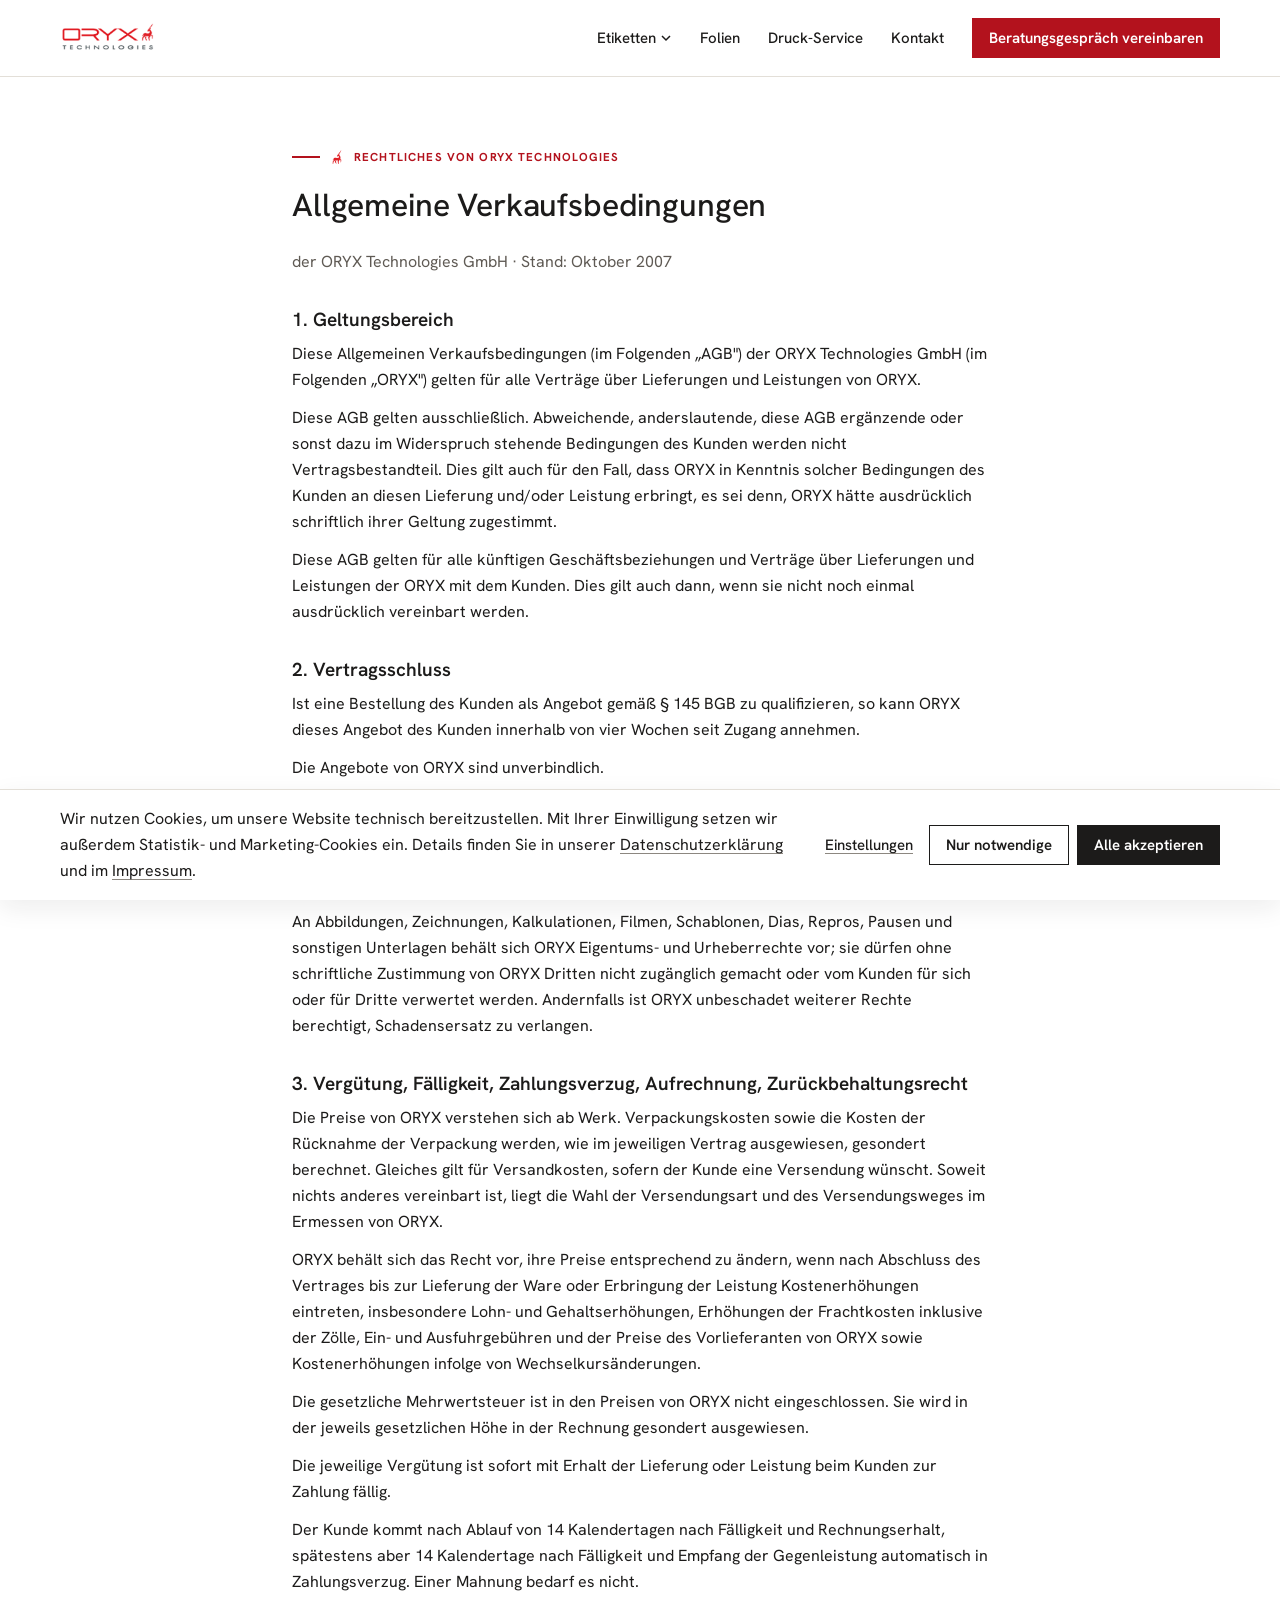
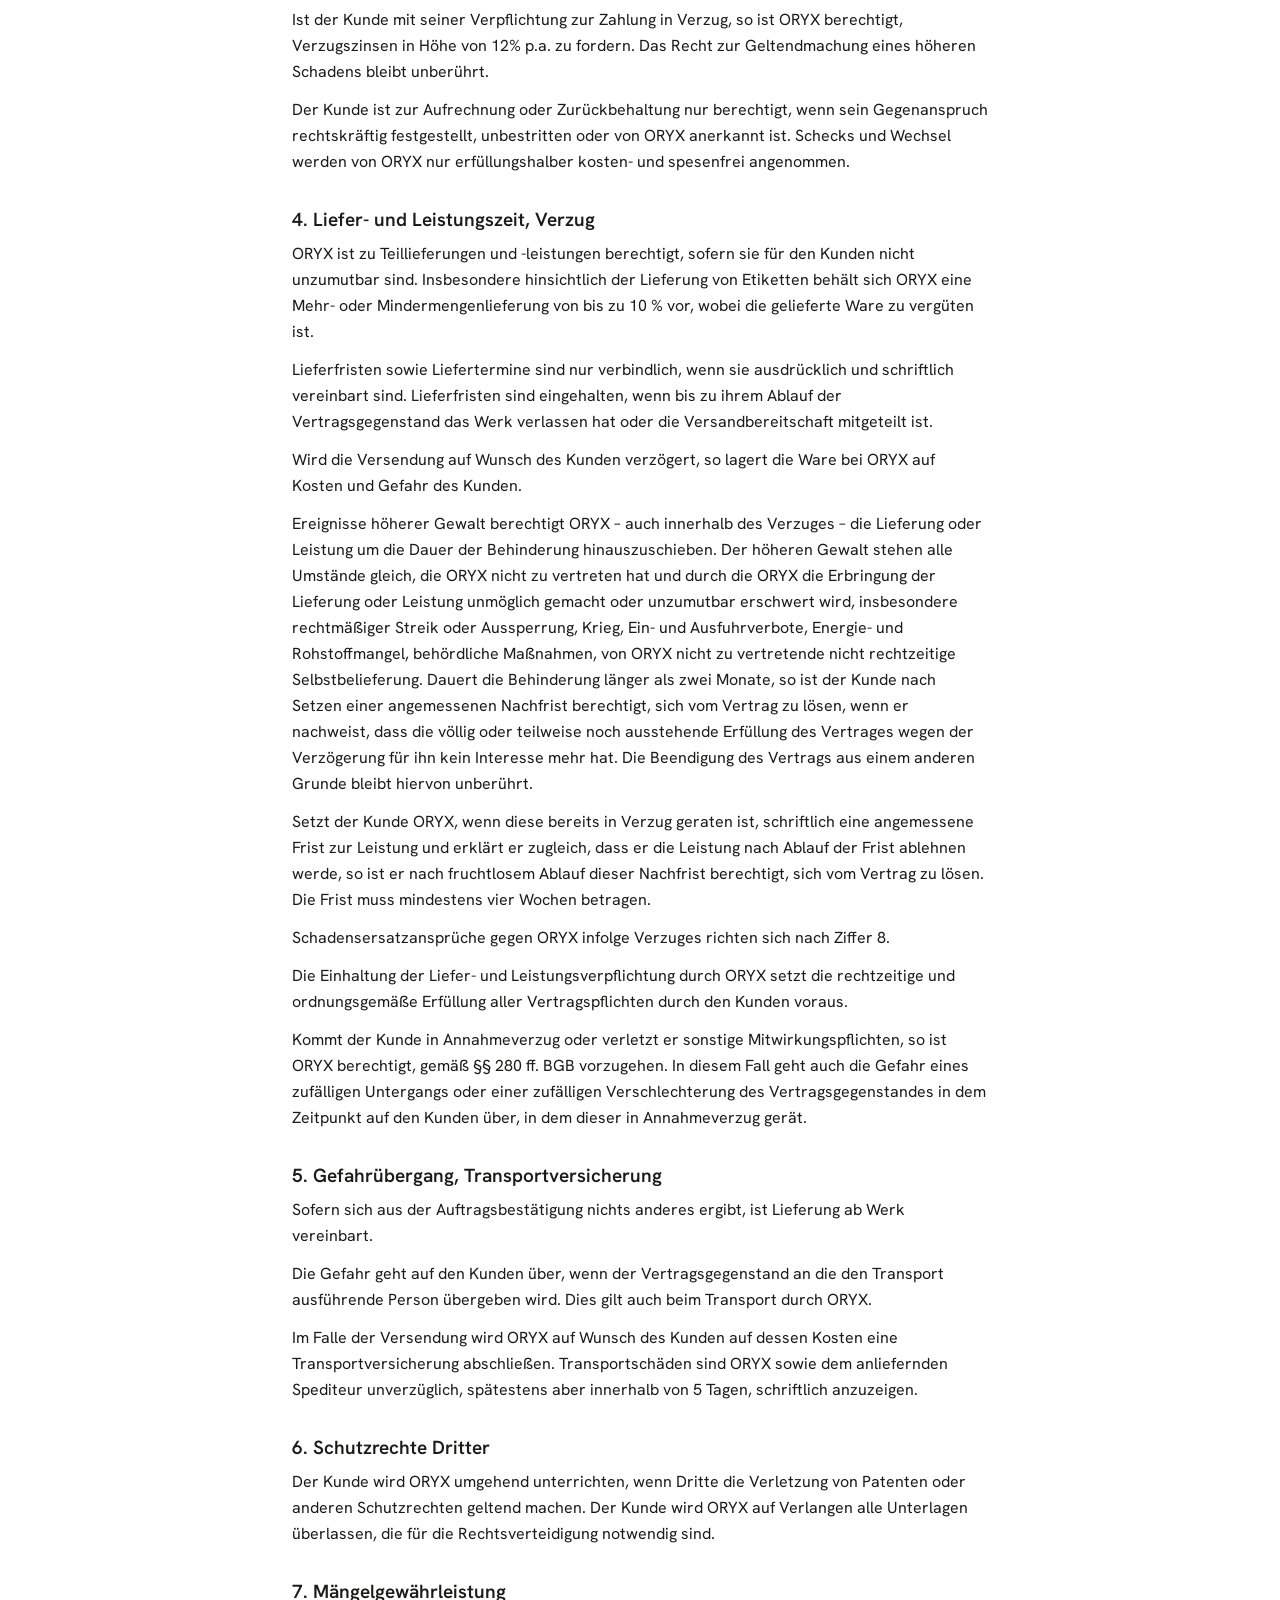
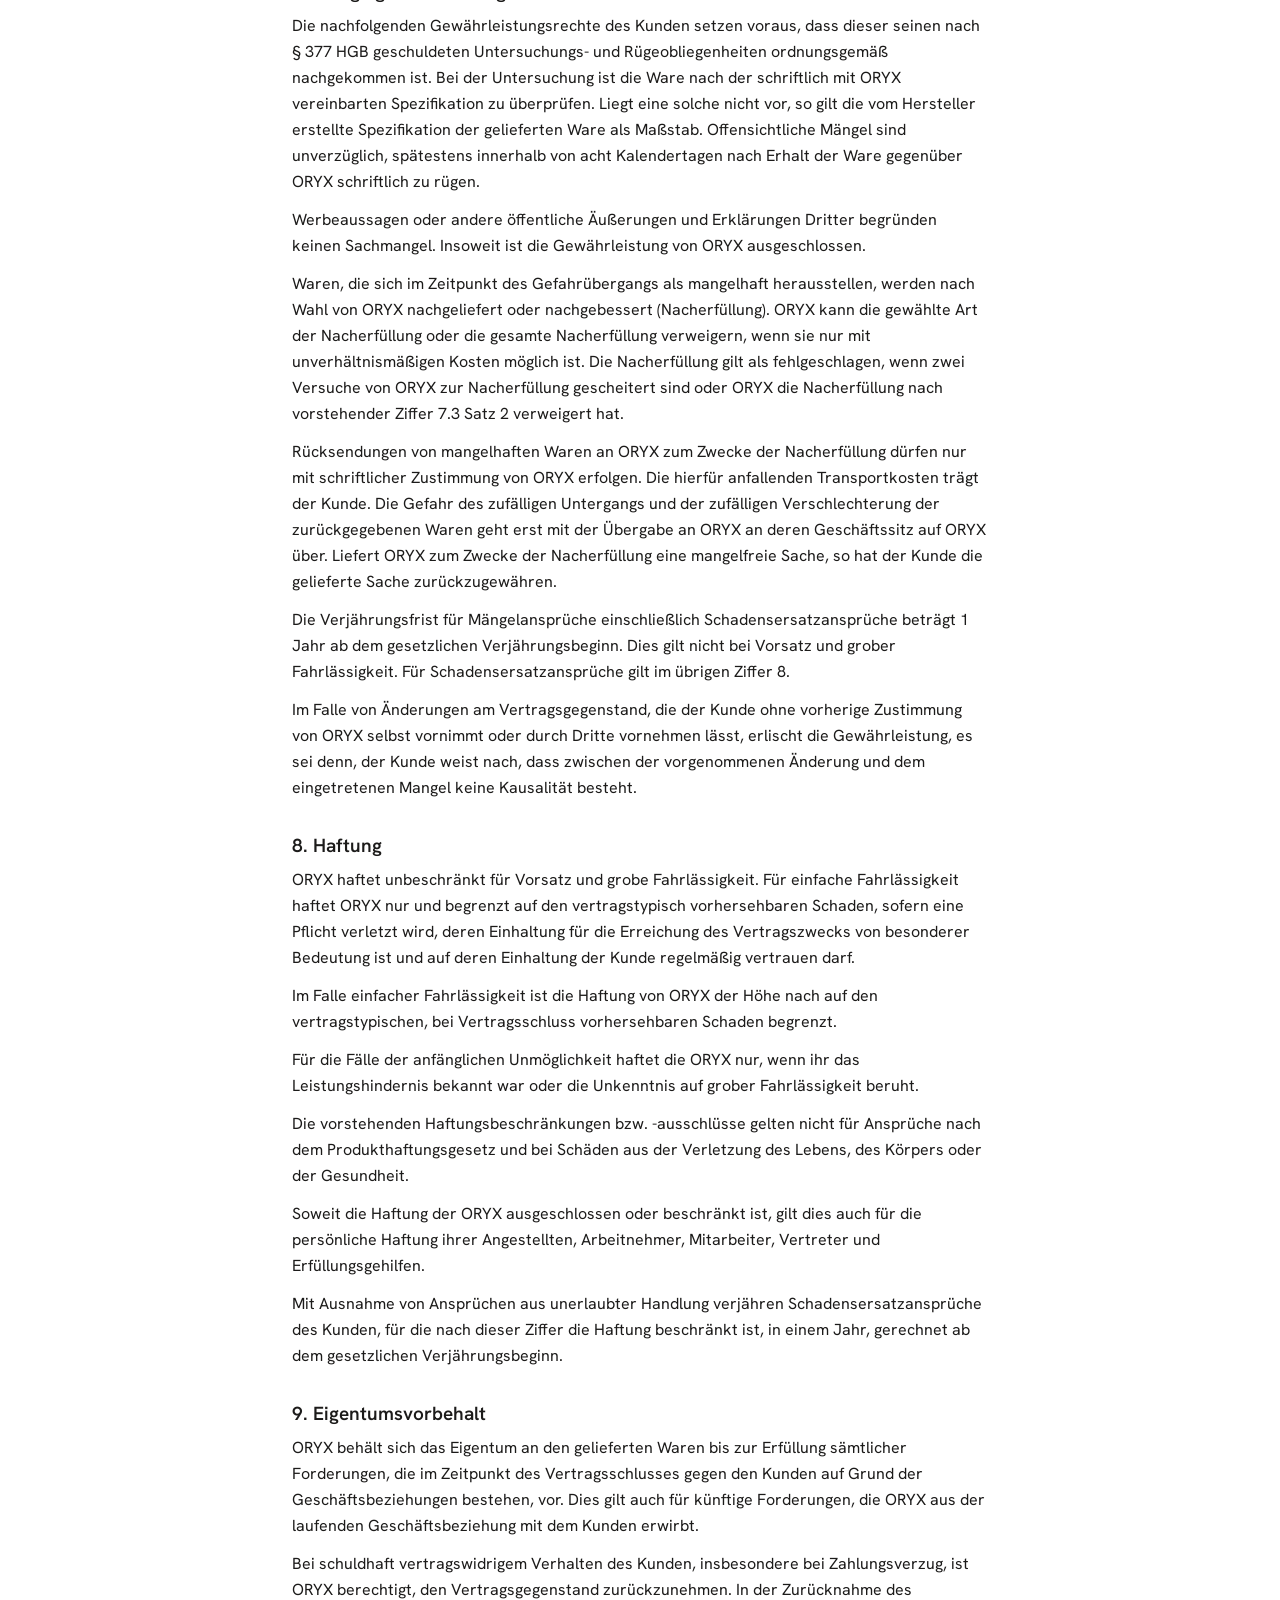
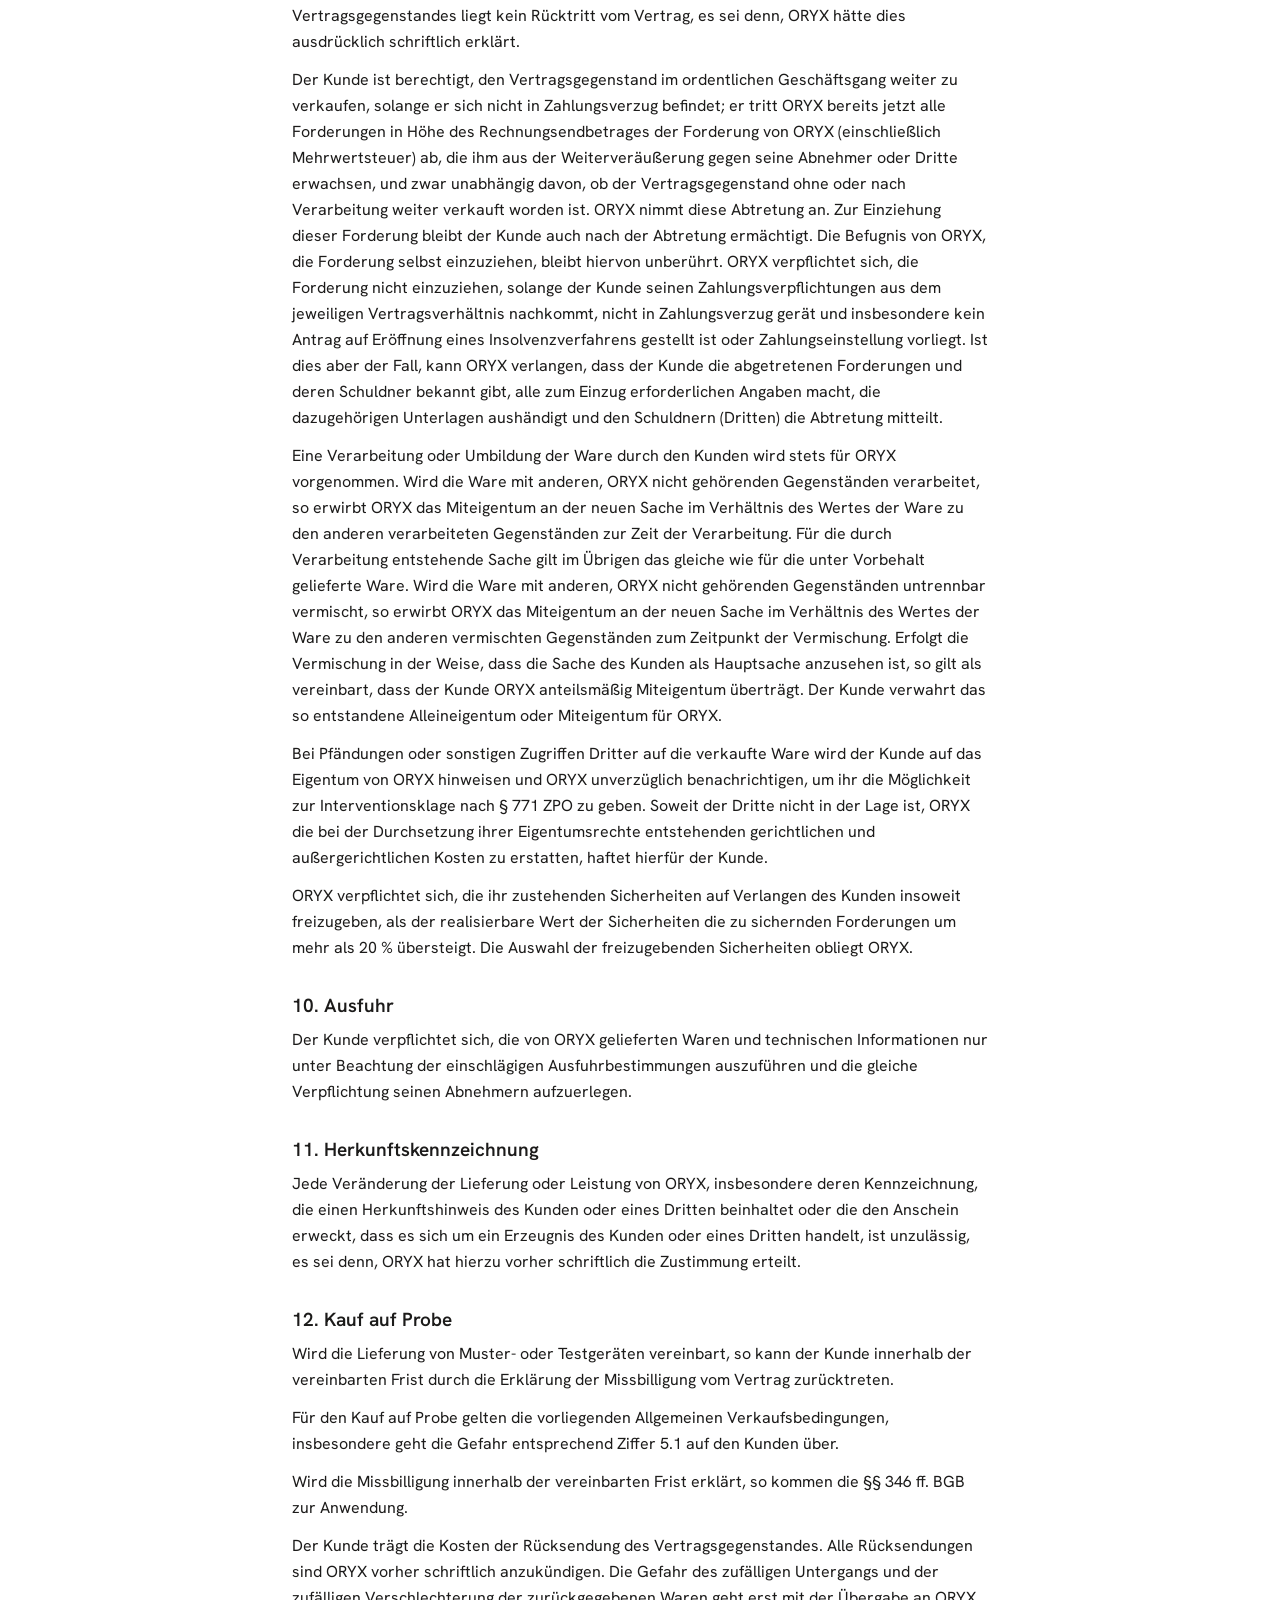
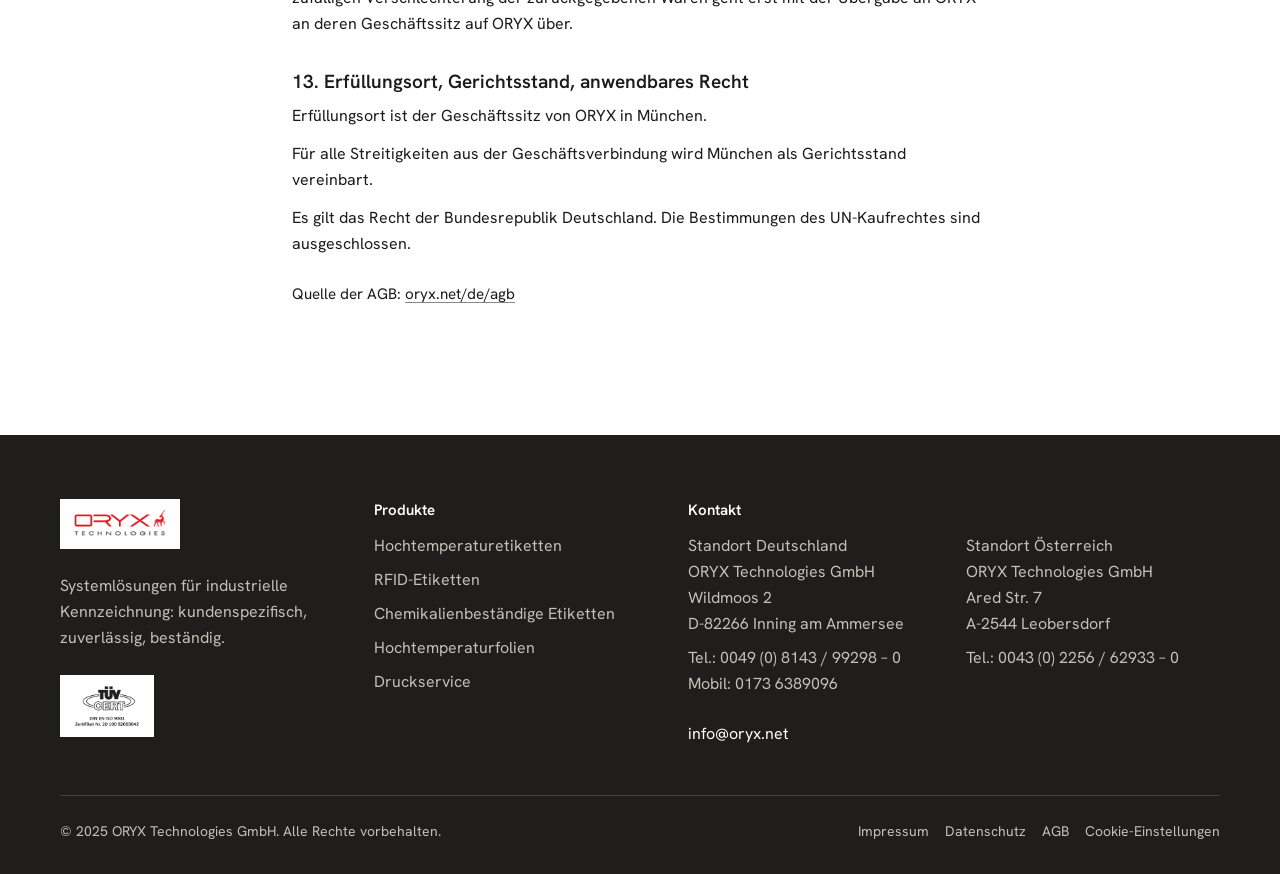
==== commit 39e0bcc3: "Design angepasst: roter Header-Button, H1 in Inter mit Highlight, Logo-Laufband, alte Anfrage-Sektio" ====
--- a/agb.html
+++ b/agb.html
@@ -28,7 +28,7 @@
   <link rel="canonical" href="https://www.etikettenloesungen.com/agb">
   <link rel="icon" href="img/cropped-Fav-Icon-192x192.png">
   <link rel="preload" href="fonts/HankenGrotesk-latin-wght.woff2" as="font" type="font/woff2" crossorigin>
-  <link rel="stylesheet" href="styles.css?v=45">
+  <link rel="stylesheet" href="styles.css?v=46">
 </head>
 <body>
 <!-- Google Tag Manager (noscript) -->
@@ -56,7 +56,7 @@
       <li class="nav-item"><a href="druck-service" class="nav-link menu">Druck-Service</a></li>
       <li class="nav-item"><a href="kontakt" class="nav-link menu">Kontakt</a></li>
     </ul>
-    <a href="kontakt" class="btn btn-secondary nav-cta action">Beratungsgespräch vereinbaren</a>
+    <a href="kontakt" class="btn btn-primary nav-cta action">Beratungsgespräch vereinbaren</a>
     <button class="nav-burger" aria-label="Menü öffnen"><span></span><span></span><span></span></button>
   </div>
 </nav>
@@ -72,10 +72,11 @@
   <a href="hochtemperaturfolien">Hochtemperaturfolien</a>
   <a href="druck-service">Druck-Service</a>
   <a href="kontakt">Kontakt</a>
-  <a href="kontakt" class="btn btn-secondary action">Beratungsgespräch vereinbaren</a>
+  <a href="kontakt" class="btn btn-primary action">Beratungsgespräch vereinbaren</a>
 </div>
 
 <main class="legal-page">
+  <span class="eyebrow"><img src="img/cropped-Fav-Icon-192x192.png" alt="" class="eyebrow-logo">Rechtliches von ORYX Technologies</span>
   <h1>Allgemeine Verkaufsbedingungen</h1>
   <p class="legal-meta">der ORYX Technologies GmbH · Stand: Oktober 2007</p>
 
--- a/styles.css
+++ b/styles.css
@@ -4,6 +4,15 @@
    Leitsatz: Technisch stark, optisch zurückhaltend.
    Alle Werte stammen aus tokens.json des Designsystems.
    ============================================================ */
+
+/* Inter — lokal gehostet, nur für die Hauptüberschrift (H1) */
+@font-face {
+  font-family: 'Inter';
+  font-style: normal;
+  font-weight: 400 900;
+  font-display: swap;
+  src: url('fonts/inter-latin-var.woff2') format('woff2-variations'), url('fonts/inter-latin-var.woff2') format('woff2');
+}
 
 /* Hanken Grotesk — lokal gehostet (kein Drittanbieter-Request, DSGVO-konform) */
 @font-face {
@@ -17,7 +26,7 @@
 :root {
   /* Farbe */
   --white: #ffffff;
-  --alt: #f7f5f1;
+  --alt: #efeeec;
   --dark: #1c1b1a;
   --muted: #5f5a54;
   --border: #e3dfd8;
@@ -69,7 +78,10 @@
 }
 
 /* Textstile */
-.display { font-size: 44px; line-height: 52px; font-weight: 500; letter-spacing: -0.01em; }
+.display { font-family: 'Inter', var(--font-sans); font-size: clamp(2.2rem, 4.5vw, 3.6rem); line-height: 1.1; font-weight: 800; letter-spacing: -0.03em; }
+.display { overflow-wrap: anywhere; hyphens: auto; }
+.display .hl { color: var(--red); }
+.hero-inner > * { min-width: 0; }
 .heading { font-size: 32px; line-height: 40px; font-weight: 500; letter-spacing: -0.005em; }
 .title   { font-size: 19px; line-height: 26px; font-weight: 600; }
 .stat    { font-size: 28px; line-height: 36px; font-weight: 500; }
@@ -94,9 +106,13 @@
 .container { max-width: var(--container); margin: 0 auto; }
 .section, .section-alt { padding: var(--section-y) var(--gutter); background: var(--white); }
 .section-alt { background: var(--alt); }
+.bg-board { background-image: linear-gradient(rgba(255,255,255,0.94), rgba(255,255,255,0.97)), url('img/Leiterplatte-Startseite.jpg'); background-size: cover; background-position: center; }
 .s-head { max-width: 760px; margin-bottom: var(--space-7); }
 .s-head h1, .s-head h2 { margin-bottom: var(--space-3); }
 .s-head p { color: var(--muted); }
+.eyebrow { display: inline-flex; align-items: center; gap: 10px; margin-bottom: 20px; color: var(--red); font-size: 0.72rem; line-height: 1.4; font-weight: 700; letter-spacing: 0.1em; text-transform: uppercase; white-space: nowrap; }
+.eyebrow::before { content: ''; flex-shrink: 0; width: 28px; height: 2px; background: var(--red); }
+.eyebrow-logo { flex-shrink: 0; height: 14px; width: auto; }
 .rule { display: block; width: var(--rule-length); height: var(--rule-weight); background: var(--red); margin-bottom: var(--space-4); }
 
 /* Bilder */
@@ -120,6 +136,10 @@
 .btn-primary:hover { background: var(--red-dark); }
 .btn-secondary { background: transparent; color: var(--dark); border-color: var(--dark); }
 .btn-secondary:hover { background: var(--dark); color: var(--white); }
+.btn-white { background: var(--white); color: var(--red); }
+.btn-white:hover { background: rgba(255,255,255,0.9); }
+.btn-outline-white { background: transparent; color: var(--white); border-color: rgba(255,255,255,0.55); }
+.btn-outline-white:hover { background: rgba(255,255,255,0.1); border-color: var(--white); }
 
 /* Textlinks */
 .link { text-decoration: underline; text-decoration-color: var(--border-strong); text-underline-offset: 3px; }
@@ -166,12 +186,19 @@
 .trust-item { display: flex; align-items: baseline; gap: var(--space-2); color: var(--muted); }
 .trust-item::before { content: ''; flex-shrink: 0; width: 4px; height: 4px; background: var(--muted); transform: translateY(-3px); }
 
-/* Kundenlogos: feststehend, in Graustufen, nur auf Weiß */
-.logo-band { padding: var(--space-7) var(--gutter); background: var(--white); border-top: 1px solid var(--border); border-bottom: 1px solid var(--border); }
-.logo-band-label { color: var(--muted); margin-bottom: var(--space-5); }
-.logo-grid { display: flex; flex-wrap: wrap; gap: var(--space-5) 0; }
-.logo-item { flex: 0 0 16.666%; display: flex; align-items: center; justify-content: flex-start; height: 40px; padding-right: var(--space-6); }
-.logo-item img { max-height: 100%; max-width: 110px; width: auto; height: auto; object-fit: contain; filter: var(--logo-treatment); }
+/* Kundenlogos: Laufband, Farben leicht gedeckt */
+.logo-marquee { background: var(--white); border-top: 1px solid var(--border); border-bottom: 1px solid var(--border); padding: 34px 0; overflow: hidden; }
+.logo-marquee-label { text-align: center; font-size: 0.85rem; font-weight: 700; letter-spacing: 0.16em; text-transform: uppercase; color: var(--muted); margin-bottom: 24px; }
+.logo-viewport { position: relative; overflow: hidden; }
+.logo-viewport::before, .logo-viewport::after { content: ''; position: absolute; top: 0; bottom: 0; width: 90px; z-index: 2; pointer-events: none; }
+.logo-viewport::before { left: 0; background: linear-gradient(90deg, var(--white), rgba(255,255,255,0)); }
+.logo-viewport::after { right: 0; background: linear-gradient(270deg, var(--white), rgba(255,255,255,0)); }
+.logo-track { display: flex; align-items: center; gap: 56px; width: max-content; animation: marquee 70s linear infinite; }
+@media (hover: hover) { .logo-marquee:hover .logo-track { animation-play-state: paused; } }
+.logo-item { display: flex; align-items: center; justify-content: center; height: 46px; flex-shrink: 0; }
+.logo-item img { max-height: 100%; max-width: 140px; width: auto; height: auto; object-fit: contain; filter: saturate(0.55) opacity(0.82); }
+@keyframes marquee { from { transform: translateX(0); } to { transform: translateX(-50%); } }
+@media (prefers-reduced-motion: reduce) { .logo-track { animation: none !important; } }
 
 /* Spec-Karten */
 .specs-grid { display: grid; grid-template-columns: repeat(3, 1fr); gap: var(--space-5); }
@@ -202,12 +229,10 @@
 .detail-list li { display: flex; align-items: baseline; gap: var(--space-3); }
 .detail-list li::before { content: ''; flex-shrink: 0; width: 4px; height: 4px; background: var(--dark); transform: translateY(-3px); }
 
-/* Branchen: zwei Reihen ohne Lücke (3 + 2) */
-.ind-grid { display: grid; grid-template-columns: repeat(6, 1fr); gap: var(--space-5); }
-.ind-item { grid-column: span 2; background: var(--white); border: 1px solid var(--border); }
-.ind-item:nth-child(n+4) { grid-column: span 3; }
+/* Branchen: drei oben, zwei mittig darunter */
+.ind-grid { display: flex; flex-wrap: wrap; justify-content: center; gap: 20px; }
+.ind-item { flex: 1 1 calc(33.333% - 14px); max-width: calc(33.333% - 14px); background: var(--white); border: 1px solid var(--border); }
 .ind-img img { width: 100%; aspect-ratio: 16/9; object-fit: cover; }
-.ind-item:nth-child(n+4) .ind-img img { aspect-ratio: 8/3; }
 .ind-body { padding: var(--space-5); }
 .ind-item h3 { margin-bottom: var(--space-1); }
 .ind-item p { color: var(--muted); }
@@ -220,23 +245,22 @@
 .values-grid { display: grid; grid-template-columns: repeat(4, 1fr); gap: var(--space-6); }
 .value-item h3 { margin-bottom: var(--space-2); }
 .value-item p { color: var(--muted); }
-.stats-row { display: grid; grid-template-columns: repeat(5, 1fr); gap: var(--space-5); margin-top: var(--space-7); padding-top: var(--space-5); border-top: 1px solid var(--border); }
+.stats-row { display: grid; grid-template-columns: repeat(4, 1fr); gap: var(--space-6); margin-top: var(--space-7); padding-top: var(--space-5); border-top: 1px solid var(--border); }
 .stat-label { color: var(--muted); }
 
 /* 3-Schritte-Ablauf */
-.process-strip { padding: var(--space-7) var(--gutter); background: var(--white); border-top: 1px solid var(--border); }
+.process-strip { padding: var(--space-7) var(--gutter); background: var(--alt); border-top: 1px solid var(--border); border-bottom: 1px solid var(--border); }
 .process-inner { max-width: var(--container); margin: 0 auto; display: grid; grid-template-columns: repeat(3, 1fr); gap: var(--space-6); }
 .process-step { display: flex; gap: var(--space-4); }
 .p-num { flex-shrink: 0; display: flex; align-items: center; justify-content: center; width: 40px; height: 40px; border: 1px solid var(--border-strong); color: var(--dark); }
 .p-body h3 { margin-bottom: var(--space-1); }
 .p-body p { color: var(--muted); }
 
-/* Anfrage-Block: hell, immer mit Telefonnummer */
-.cta-banner { padding: var(--section-y) var(--gutter); background: var(--alt); }
-.cta-inner { max-width: var(--container); margin: 0 auto; display: grid; grid-template-columns: 1.4fr 1fr; gap: var(--space-8); align-items: center; }
-.cta-inner h2 { margin-bottom: var(--space-3); }
-.cta-inner p { color: var(--muted); }
-.cta-actions { display: flex; flex-direction: column; align-items: stretch; gap: var(--space-3); }
+/* Anfrage-Sektion: dunkel, mittig */
+.cta-banner { background: #111111; padding: 88px var(--gutter); text-align: center; }
+.cta-banner h2 { color: var(--white); margin-bottom: 14px; }
+.cta-banner p { color: rgba(255,255,255,0.65); max-width: 460px; margin: 0 auto 36px; }
+.cta-actions { display: flex; flex-wrap: wrap; justify-content: center; gap: 14px; }
 
 /* Kontaktformular */
 .contact-wrap { max-width: 720px; margin: 0 auto; }
@@ -332,32 +356,28 @@
 /* Responsiv */
 @media (max-width: 1024px) {
   .products-grid, .specs-grid { grid-template-columns: repeat(2, 1fr); }
-  .ind-grid { grid-template-columns: repeat(2, 1fr); }
-  .ind-item, .ind-item:nth-child(n+4) { grid-column: auto; }
-  .ind-item:nth-child(n+4) .ind-img img { aspect-ratio: 16/9; }
+  .ind-item { flex-basis: calc(50% - 10px); max-width: calc(50% - 10px); }
   .values-grid { grid-template-columns: repeat(2, 1fr); }
-  .stats-row { grid-template-columns: repeat(3, 1fr); }
   .detail-wrap, .hero-inner { gap: var(--space-7); }
   .footer-top { grid-template-columns: 1fr 1fr; }
   .f-contact { grid-column: 1 / -1; }
-  .logo-item { flex-basis: 25%; }
 }
 @media (max-width: 768px) {
   :root { --section-y: 72px; --gutter: 24px; }
-  .display { font-size: 32px; line-height: 40px; }
   .heading { font-size: 26px; line-height: 34px; }
   .nav-links, .nav-cta { display: none; }
   .nav-burger { display: flex; }
   .hero, .page-hero { padding-bottom: var(--space-7); }
-  .hero-inner, .detail-wrap, .cta-inner { grid-template-columns: 1fr; gap: var(--space-6); }
-  .products-grid, .specs-grid, .ind-grid, .process-inner, .values-grid { grid-template-columns: 1fr; }
+  .hero-inner, .detail-wrap { grid-template-columns: 1fr; gap: var(--space-6); }
+  .products-grid, .specs-grid, .process-inner, .values-grid { grid-template-columns: 1fr; }
+  .ind-item { flex-basis: 100%; max-width: 100%; }
   .trust-list { grid-template-columns: 1fr; }
   .stats-row { grid-template-columns: repeat(2, 1fr); }
   .form-row, .footer-top, .f-contact-grid, .legal-cols { grid-template-columns: 1fr; }
   .footer-bottom { flex-direction: column; align-items: flex-start; }
-  .logo-item { flex-basis: 33.333%; padding-right: var(--space-4); }
   .about-mark { display: none; }
   .btn { white-space: normal; }
+  .eyebrow { white-space: normal; }
   .cc-row { flex-direction: column; align-items: stretch; }
   .cc-actions .cc-btn { flex: 1 1 auto; }
 }
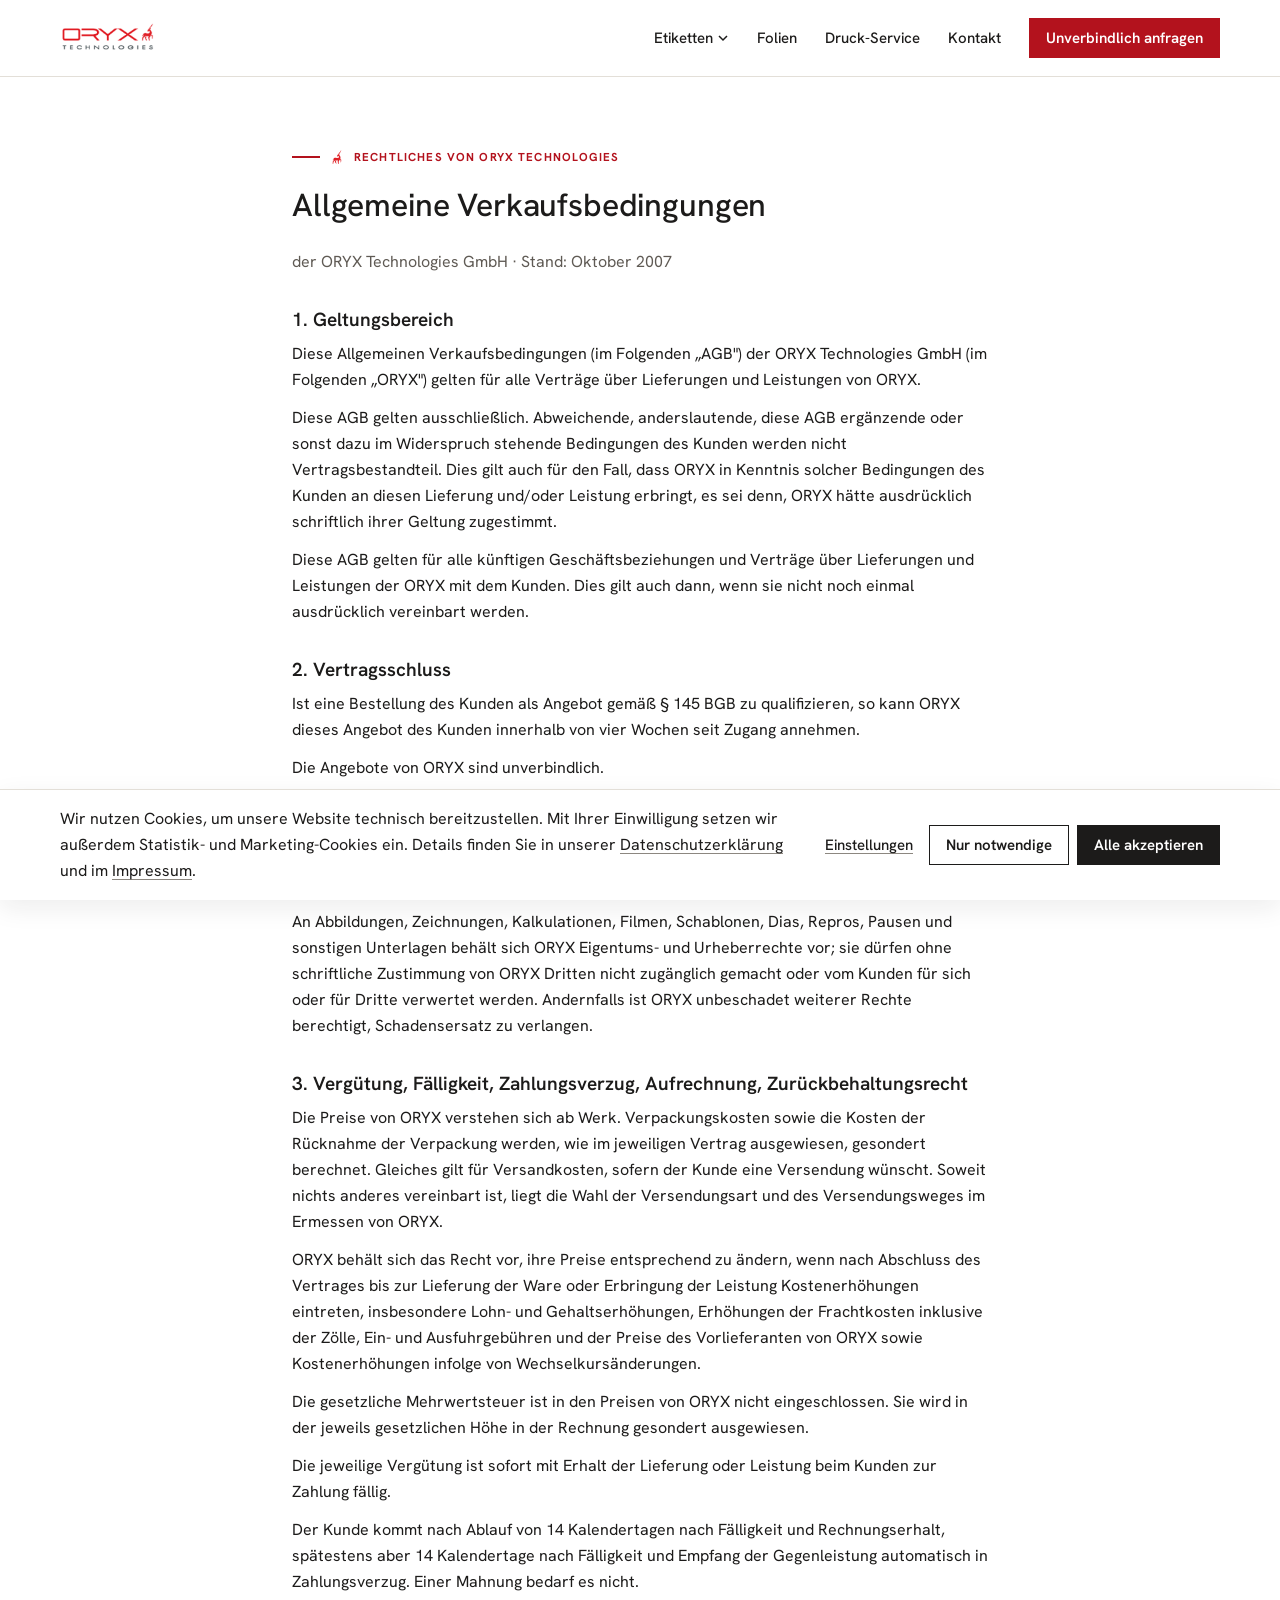
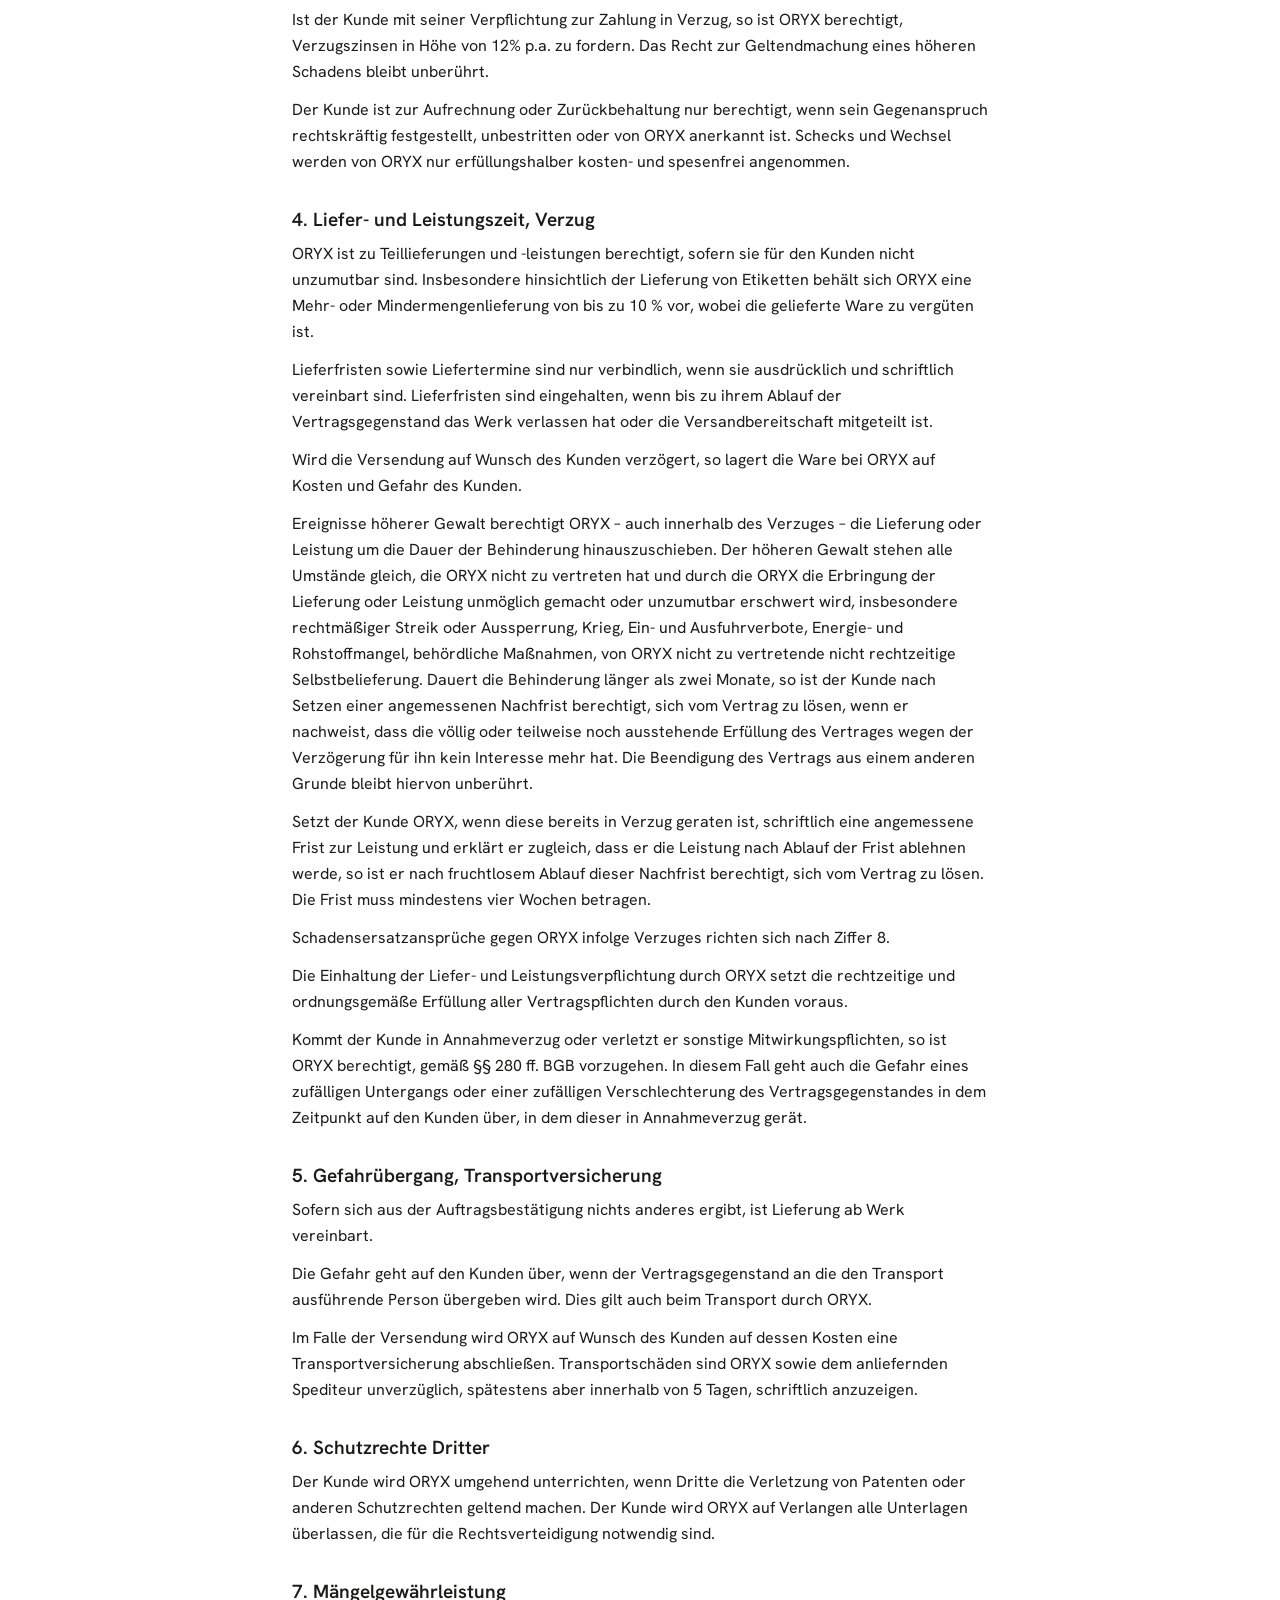
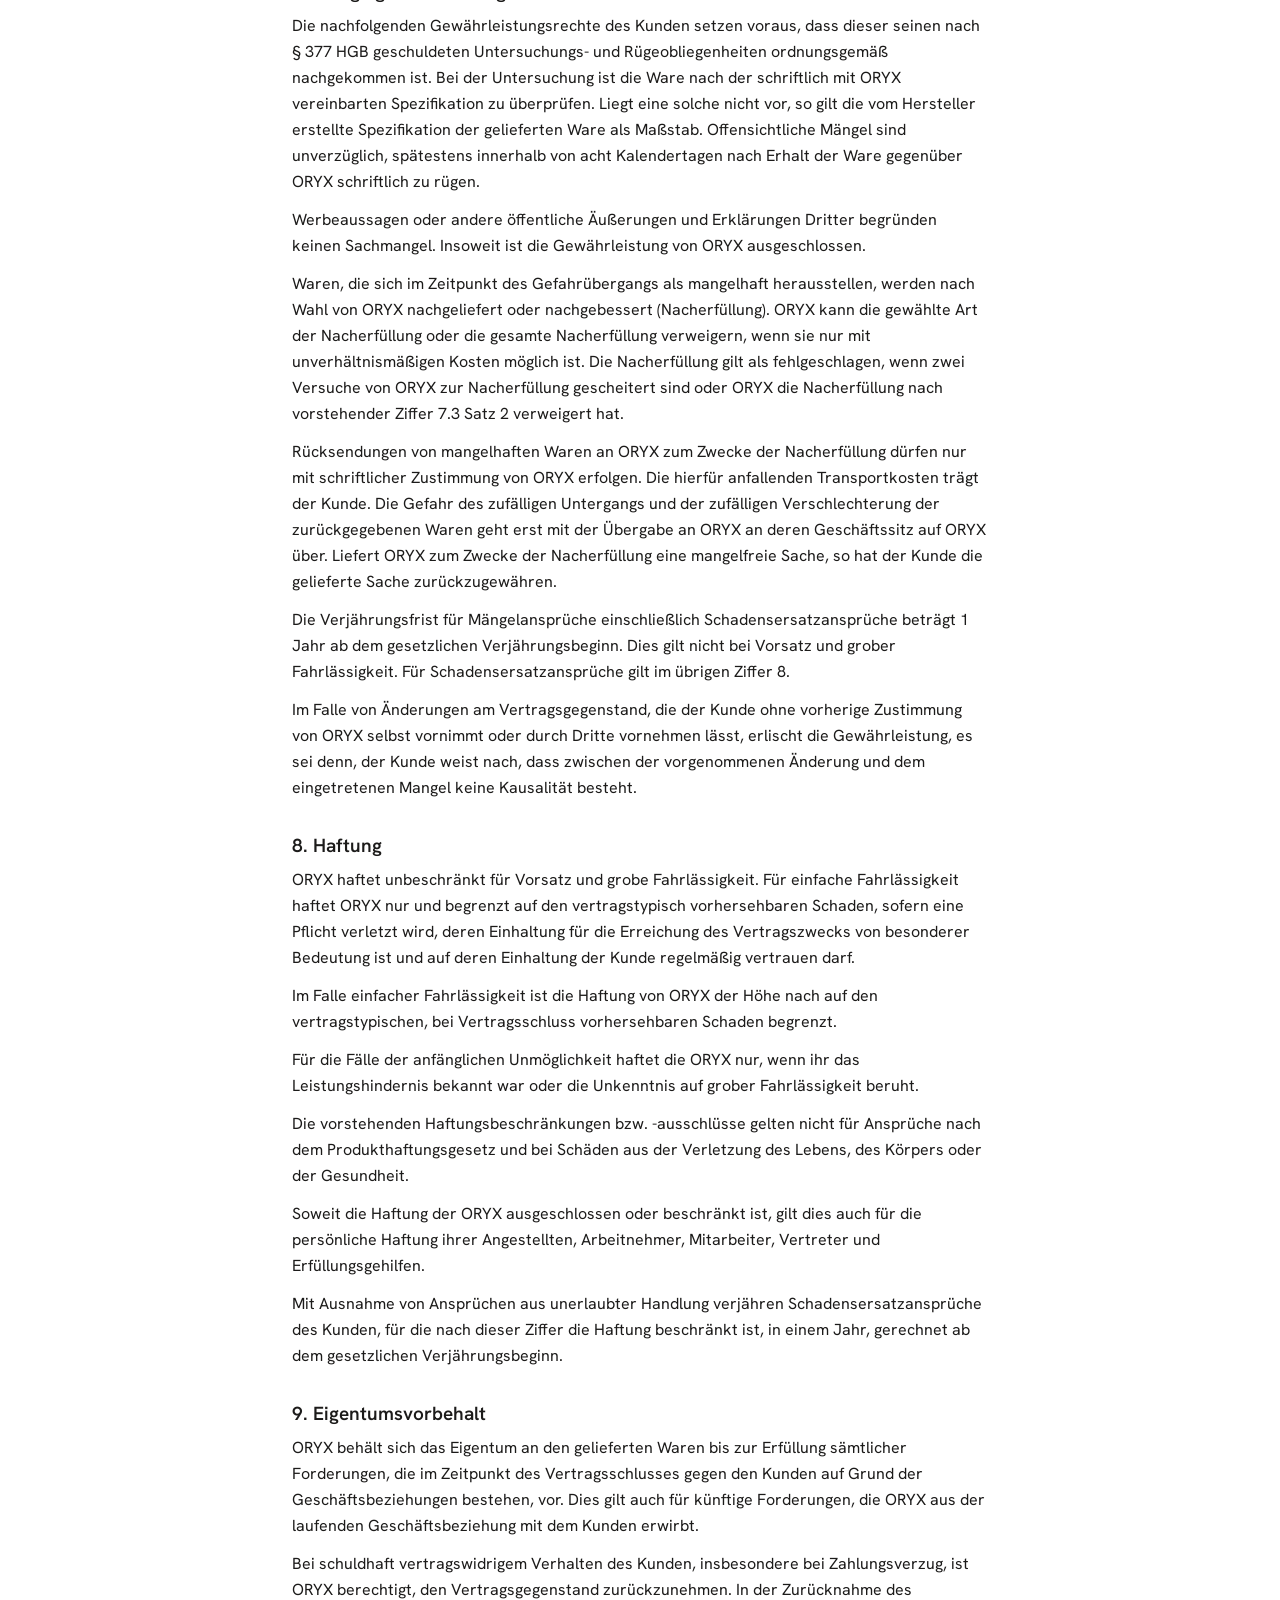
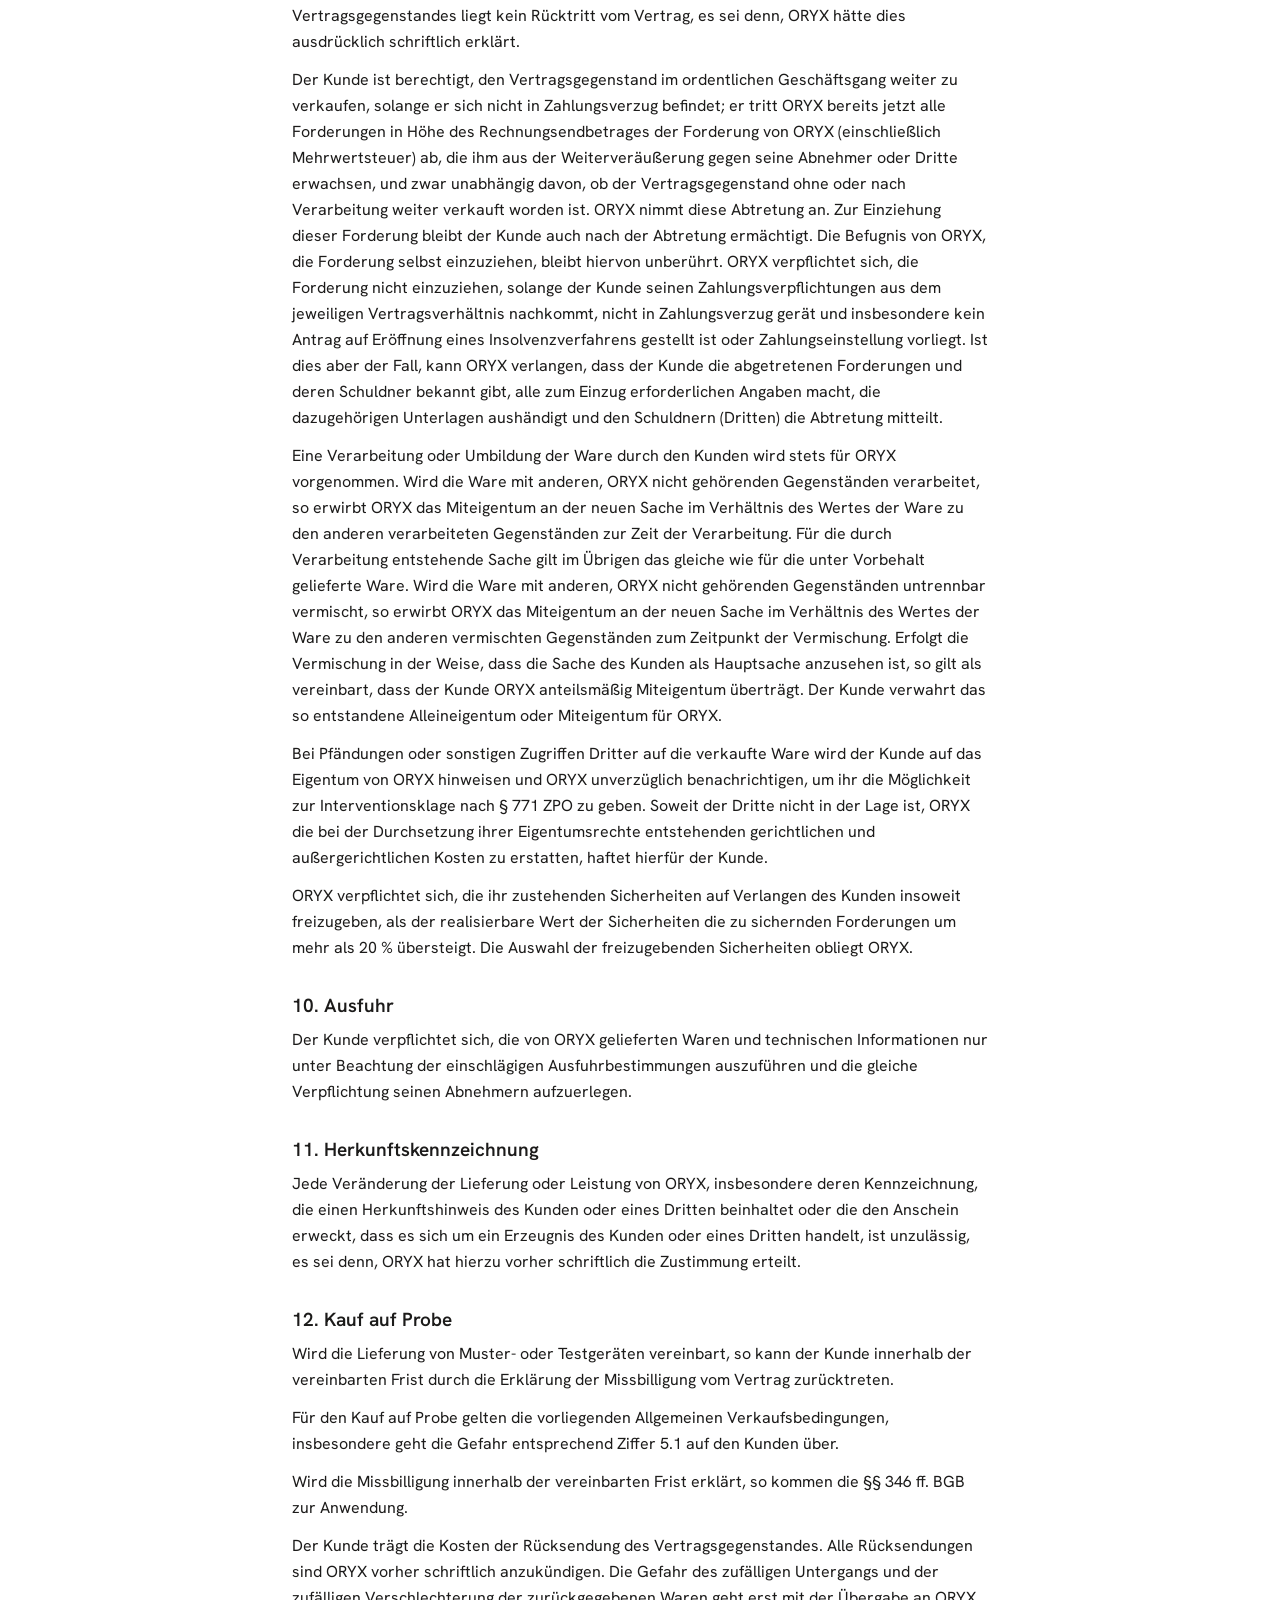
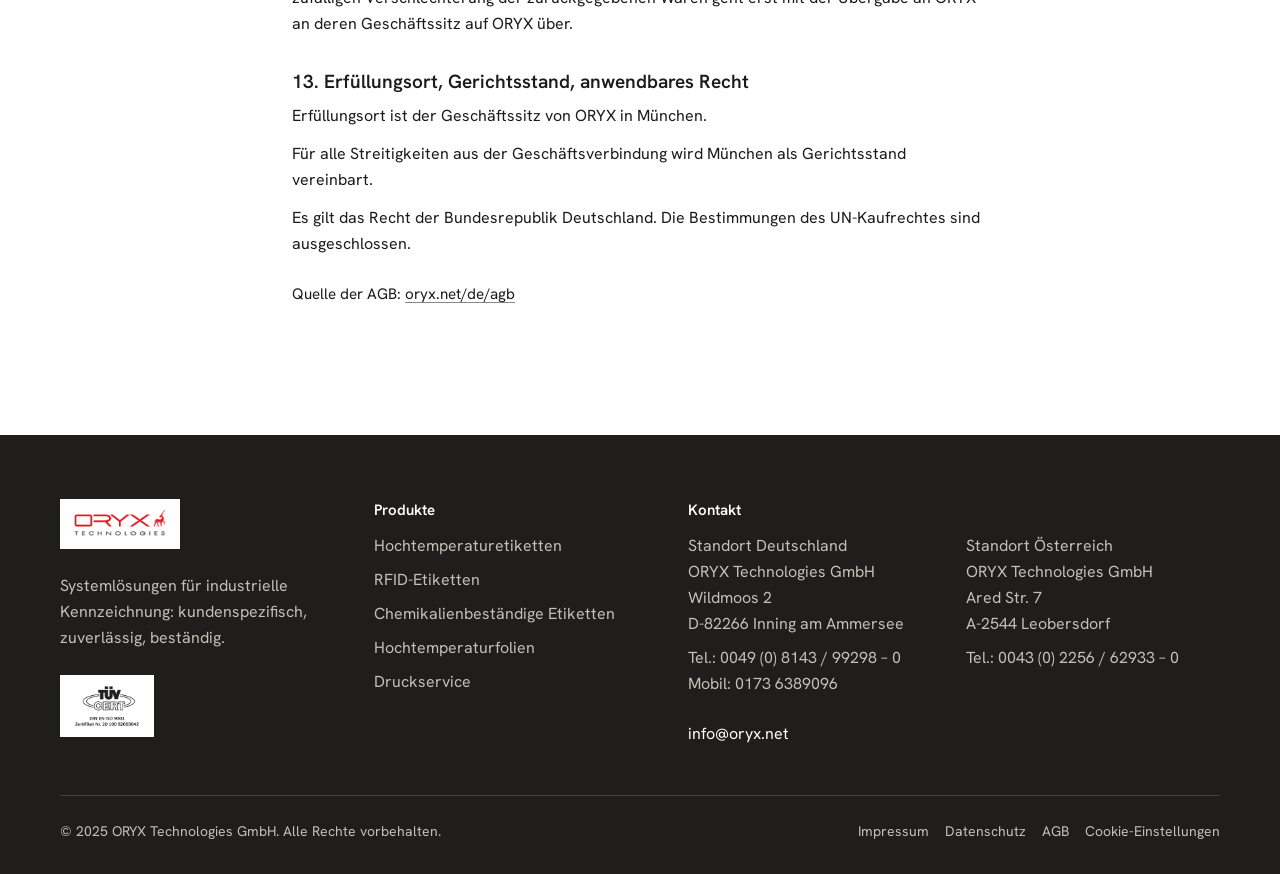
==== commit 62b5ea03: "CTAs: Beratungsgespraech vereinbaren wird zu Unverbindlich anfragen - Header-Button, mobiles Menue, " ====
--- a/agb.html
+++ b/agb.html
@@ -28,7 +28,7 @@
   <link rel="canonical" href="https://www.etikettenloesungen.com/agb">
   <link rel="icon" href="img/cropped-Fav-Icon-192x192.png">
   <link rel="preload" href="fonts/HankenGrotesk-latin-wght.woff2" as="font" type="font/woff2" crossorigin>
-  <link rel="stylesheet" href="styles.css?v=46">
+  <link rel="stylesheet" href="styles.css?v=47">
 </head>
 <body>
 <!-- Google Tag Manager (noscript) -->
@@ -56,7 +56,7 @@
       <li class="nav-item"><a href="druck-service" class="nav-link menu">Druck-Service</a></li>
       <li class="nav-item"><a href="kontakt" class="nav-link menu">Kontakt</a></li>
     </ul>
-    <a href="kontakt" class="btn btn-primary nav-cta action">Beratungsgespräch vereinbaren</a>
+    <a href="kontakt" class="btn btn-primary nav-cta action">Unverbindlich anfragen</a>
     <button class="nav-burger" aria-label="Menü öffnen"><span></span><span></span><span></span></button>
   </div>
 </nav>
@@ -72,7 +72,7 @@
   <a href="hochtemperaturfolien">Hochtemperaturfolien</a>
   <a href="druck-service">Druck-Service</a>
   <a href="kontakt">Kontakt</a>
-  <a href="kontakt" class="btn btn-primary action">Beratungsgespräch vereinbaren</a>
+  <a href="kontakt" class="btn btn-primary action">Unverbindlich anfragen</a>
 </div>
 
 <main class="legal-page">
--- a/styles.css
+++ b/styles.css
@@ -72,14 +72,14 @@
 
   /* Bilder */
   --photo-ratio: 4/3;
-  --photo-treatment: saturate(0.72) contrast(0.97);
-  --photo-treatment-strong: saturate(0.42) contrast(0.94) brightness(1.03);
+  --photo-treatment: saturate(0.9) contrast(0.99);
+  --photo-treatment-strong: saturate(0.62) contrast(0.96) brightness(1.02);
   --logo-treatment: grayscale(1) contrast(1.1);
 }
 
 /* Textstile */
-.display { font-family: 'Inter', var(--font-sans); font-size: clamp(2.2rem, 4.5vw, 3.6rem); line-height: 1.1; font-weight: 800; letter-spacing: -0.03em; }
-.display { overflow-wrap: anywhere; hyphens: auto; }
+.display { font-family: 'Inter', var(--font-sans); font-size: clamp(1.4rem, calc((100vw - 140px) / 22), 3.1rem); line-height: 1.1; font-weight: 800; letter-spacing: -0.03em; }
+.display { overflow-wrap: normal; word-break: normal; hyphens: none; }
 .display .hl { color: var(--red); }
 .hero-inner > * { min-width: 0; }
 .heading { font-size: 32px; line-height: 40px; font-weight: 500; letter-spacing: -0.005em; }
@@ -196,7 +196,7 @@
 .logo-track { display: flex; align-items: center; gap: 56px; width: max-content; animation: marquee 70s linear infinite; }
 @media (hover: hover) { .logo-marquee:hover .logo-track { animation-play-state: paused; } }
 .logo-item { display: flex; align-items: center; justify-content: center; height: 46px; flex-shrink: 0; }
-.logo-item img { max-height: 100%; max-width: 140px; width: auto; height: auto; object-fit: contain; filter: saturate(0.55) opacity(0.82); }
+.logo-item img { max-height: 100%; max-width: 140px; width: auto; height: auto; object-fit: contain; filter: saturate(0.8) opacity(0.92); }
 @keyframes marquee { from { transform: translateX(0); } to { transform: translateX(-50%); } }
 @media (prefers-reduced-motion: reduce) { .logo-track { animation: none !important; } }
 
@@ -252,7 +252,7 @@
 .process-strip { padding: var(--space-7) var(--gutter); background: var(--alt); border-top: 1px solid var(--border); border-bottom: 1px solid var(--border); }
 .process-inner { max-width: var(--container); margin: 0 auto; display: grid; grid-template-columns: repeat(3, 1fr); gap: var(--space-6); }
 .process-step { display: flex; gap: var(--space-4); }
-.p-num { flex-shrink: 0; display: flex; align-items: center; justify-content: center; width: 40px; height: 40px; border: 1px solid var(--border-strong); color: var(--dark); }
+.p-num { flex-shrink: 0; display: flex; align-items: center; justify-content: center; width: 38px; height: 38px; margin-top: 2px; border: 2px solid var(--red); color: var(--red); font-size: 0.82rem; font-weight: 700; }
 .p-body h3 { margin-bottom: var(--space-1); }
 .p-body p { color: var(--muted); }
 
@@ -299,7 +299,7 @@
 
 /* Rechtstexte */
 .legal-page { max-width: 760px; margin: 0 auto; padding: calc(var(--nav-height) + var(--space-8)) var(--gutter) var(--section-y); }
-.legal-page h1 { font-size: 32px; line-height: 40px; font-weight: 500; letter-spacing: -0.005em; margin-bottom: var(--space-5); }
+.legal-page h1 { overflow-wrap: normal; hyphens: none; font-size: clamp(1.5rem, 8vw, 2rem); line-height: 40px; font-weight: 500; letter-spacing: -0.005em; margin-bottom: var(--space-5); }
 .legal-block { margin-bottom: var(--space-6); }
 .legal-block h2 { font-size: 19px; line-height: 26px; font-weight: 600; margin-bottom: var(--space-2); }
 .legal-block h3 { font-size: 16px; line-height: 26px; font-weight: 600; margin: var(--space-4) 0 var(--space-2); }
@@ -318,7 +318,7 @@
 .ty-page { min-height: 100vh; display: flex; align-items: center; padding: calc(var(--nav-height) + var(--space-7)) var(--gutter) var(--section-y); background: var(--alt); }
 .ty-inner { max-width: 620px; margin: 0 auto; }
 .ty-icon { display: flex; align-items: center; justify-content: center; width: 56px; height: 56px; margin-bottom: var(--space-5); color: var(--dark); border: 1px solid var(--border-strong); }
-.ty-inner h1 { font-size: 32px; line-height: 40px; font-weight: 500; letter-spacing: -0.005em; margin-bottom: var(--space-3); }
+.ty-inner h1 { overflow-wrap: normal; hyphens: none; font-size: clamp(1.5rem, 8vw, 2rem); line-height: 40px; font-weight: 500; letter-spacing: -0.005em; margin-bottom: var(--space-3); }
 .ty-inner p { color: var(--muted); margin-bottom: var(--space-3); }
 .ty-inner .btn { margin-top: var(--space-5); }
 
@@ -364,6 +364,7 @@
 }
 @media (max-width: 768px) {
   :root { --section-y: 72px; --gutter: 24px; }
+  .display { font-size: clamp(1.4rem, calc((100vw - 64px) / 11), 3.1rem); }
   .heading { font-size: 26px; line-height: 34px; }
   .nav-links, .nav-cta { display: none; }
   .nav-burger { display: flex; }
@@ -382,3 +383,21 @@
   .cc-actions .cc-btn { flex: 1 1 auto; }
 }
 @media (prefers-reduced-motion: reduce) { * { transition: none !important; scroll-behavior: auto !important; } }
+
+/* Kontaktformular: Stand vor dem Designsystem */
+.contact-classic { max-width: 660px; margin: 0 auto; font-family: 'Inter', var(--font-sans); }
+.contact-classic .s-head { max-width: none; text-align: center; }
+.contact-classic .s-head h1 { font-family: 'Inter', var(--font-sans); color: var(--dark); margin-bottom: 14px; font-size: clamp(1.7rem, 3vw, 2.4rem); font-weight: 700; line-height: 1.15; letter-spacing: -0.02em; }
+.contact-classic .s-head p { max-width: 560px; margin: 0 auto; font-size: 1.05rem; line-height: 1.75; color: var(--dark); }
+.contact-classic .form-row { display: grid; grid-template-columns: 1fr 1fr; gap: 16px; }
+.contact-classic .form-group { margin-bottom: 18px; }
+.contact-classic .form-group label { display: block; font-size: 0.85rem; line-height: 1.5; font-weight: 700; letter-spacing: 0.08em; text-transform: uppercase; color: var(--dark); margin-bottom: 8px; }
+.contact-classic .form-group label .req { color: var(--red); margin-left: 3px; }
+.contact-classic .form-group input:not([type="checkbox"]), .contact-classic .form-group select, .contact-classic .form-group textarea { width: 100%; min-height: 0; padding: 13px 16px; background: var(--white); border: 1px solid #e0e0e0; border-radius: 0; color: var(--dark); font-size: 0.9rem; line-height: 1.5; outline: none; transition: border-color 0.2s ease, box-shadow 0.2s ease; appearance: none; }
+.contact-classic .form-group input[type="checkbox"] { width: 18px; height: 18px; flex-shrink: 0; cursor: pointer; }
+.contact-classic .form-group input::placeholder, .contact-classic .form-group textarea::placeholder { color: rgba(0,0,0,0.3); opacity: 1; }
+.contact-classic .form-group input:focus, .contact-classic .form-group select:focus, .contact-classic .form-group textarea:focus { border-color: var(--red); box-shadow: 0 0 0 3px rgba(179,18,29,0.08); }
+.contact-classic .form-group select { background-image: url("data:image/svg+xml,%3Csvg xmlns='http://www.w3.org/2000/svg' width='12' height='8' fill='none'%3E%3Cpath d='M1 1l5 5 5-5' stroke='%23999' stroke-width='1.5' stroke-linecap='round'/%3E%3C/svg%3E"); background-repeat: no-repeat; background-position: right 16px center; background-color: var(--white); padding-right: 40px; }
+.contact-classic .form-note { font-size: 0.9rem; line-height: 1.75; color: var(--dark); margin-top: 10px; margin-bottom: 0; }
+.contact-classic .form-submit { width: 100%; padding: 16px; font-size: 0.95rem; margin-top: 8px; border-radius: 0; }
+@media (max-width: 768px) { .contact-classic .form-row { grid-template-columns: 1fr; } }
